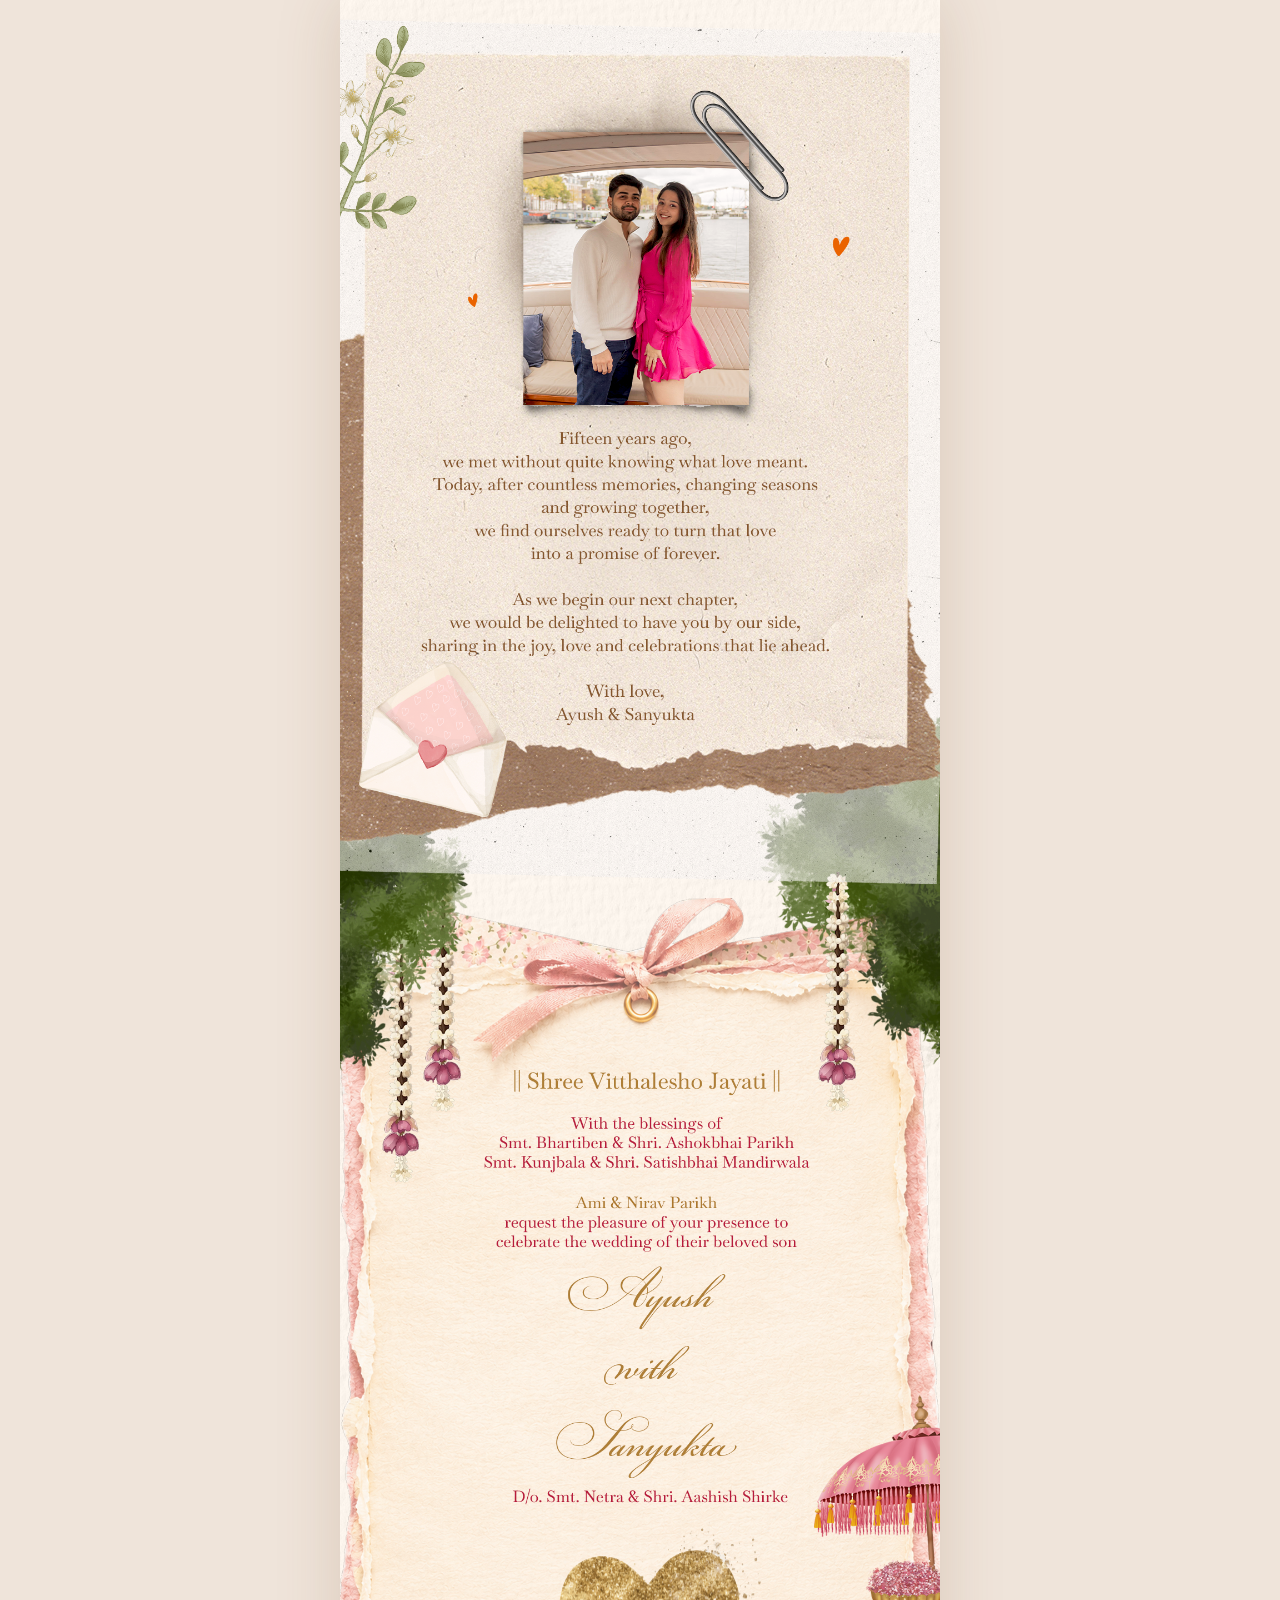
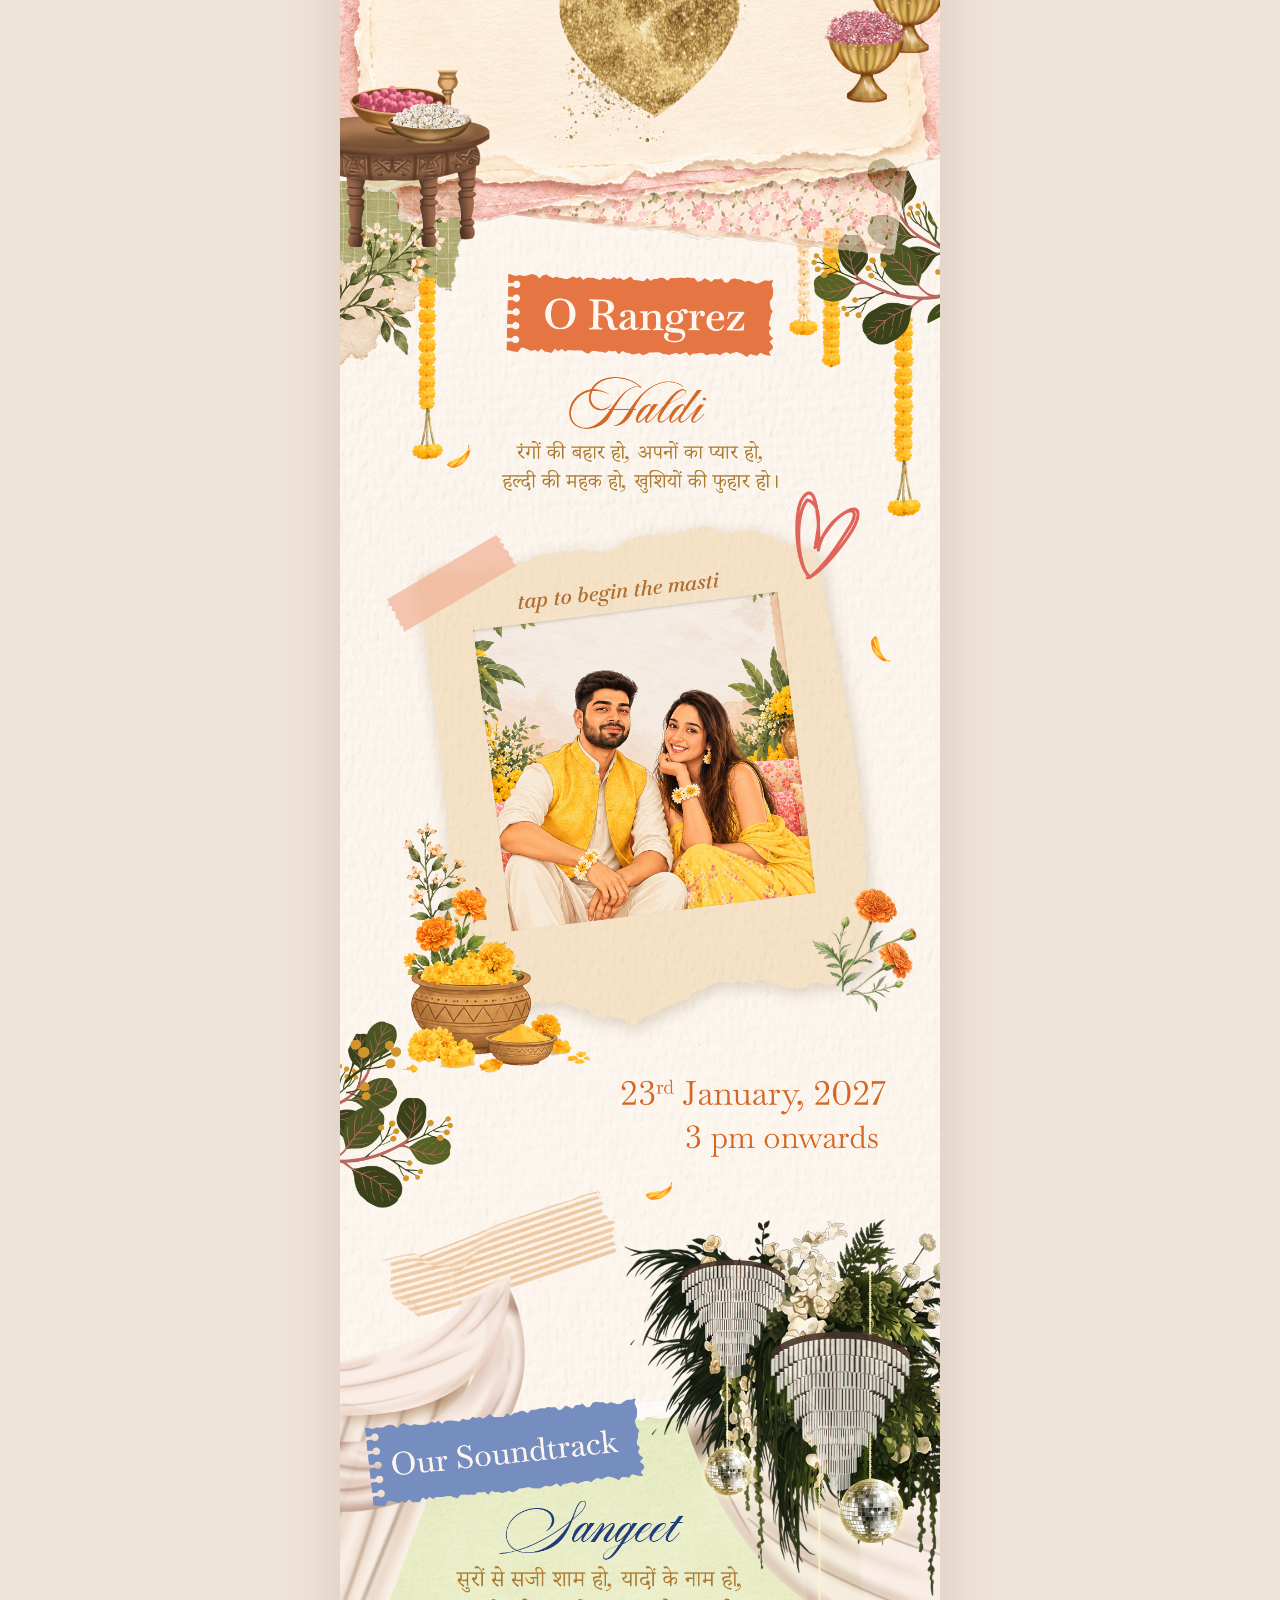
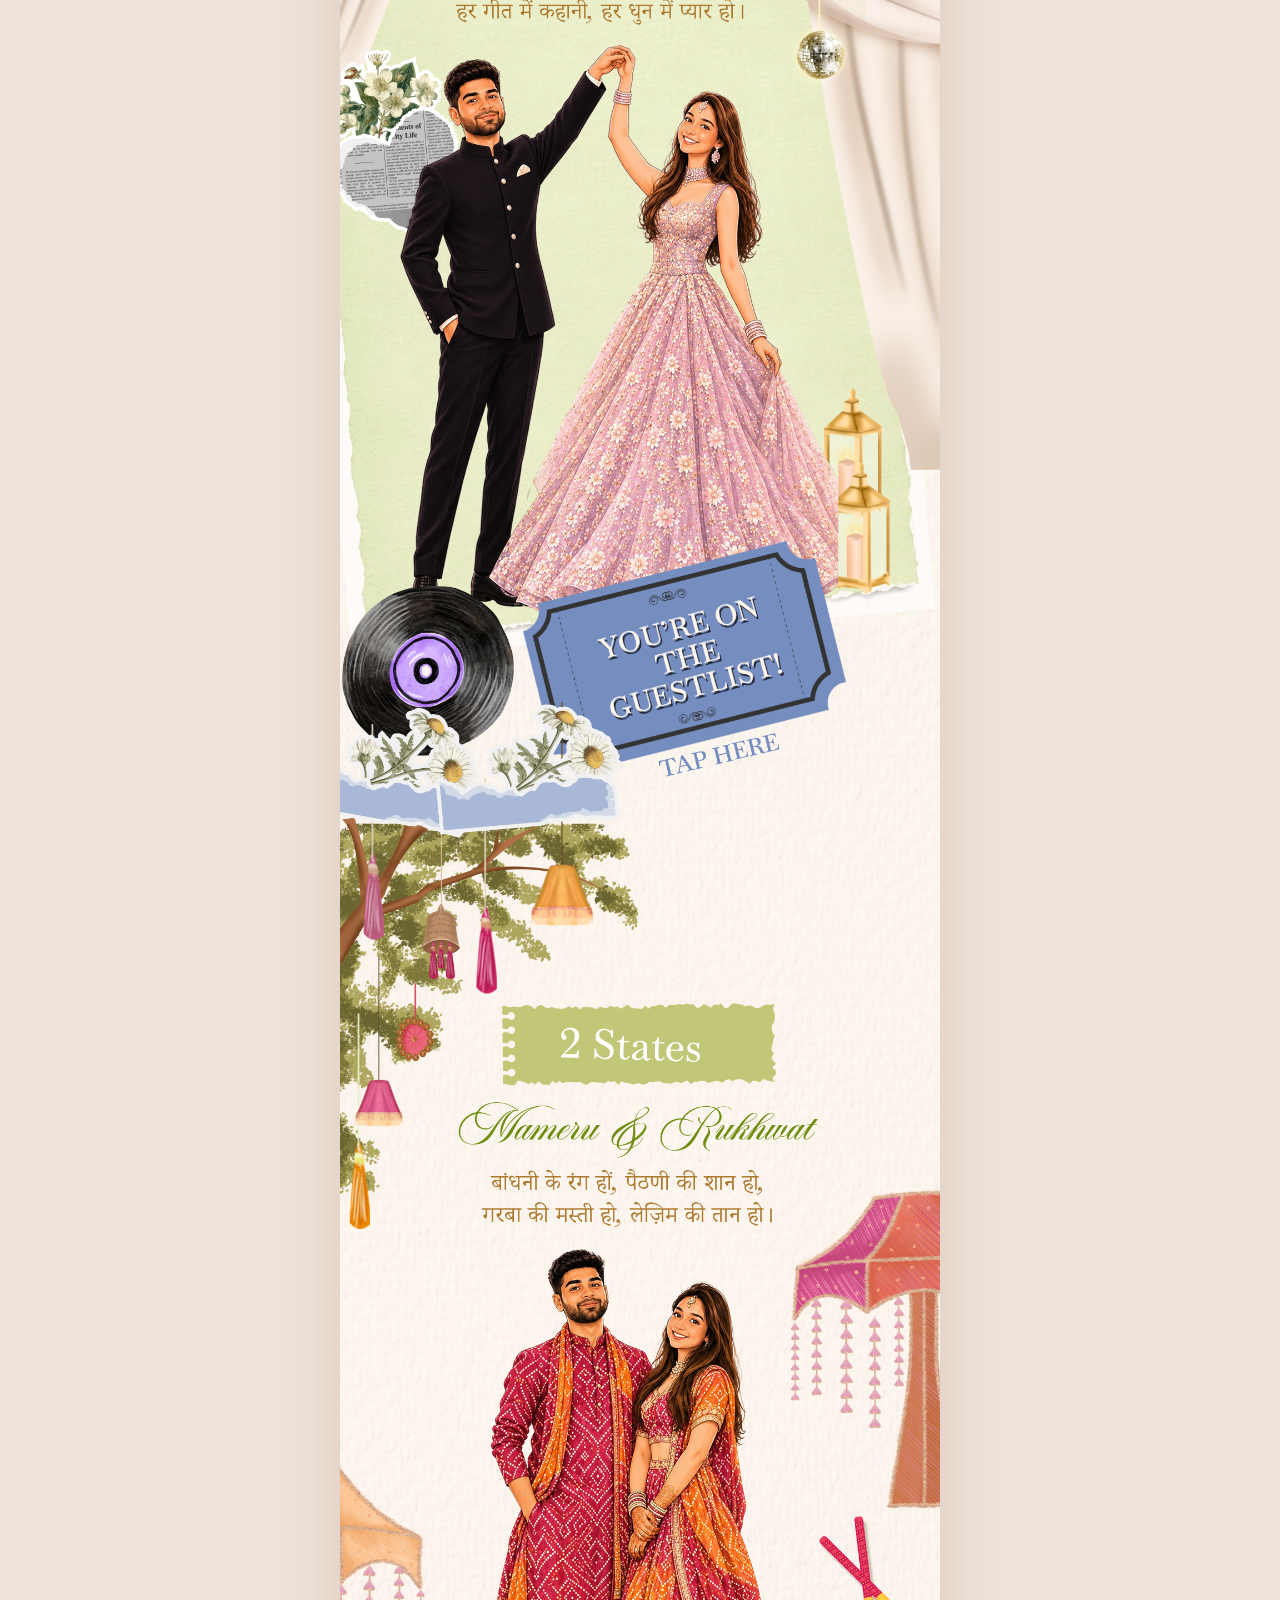
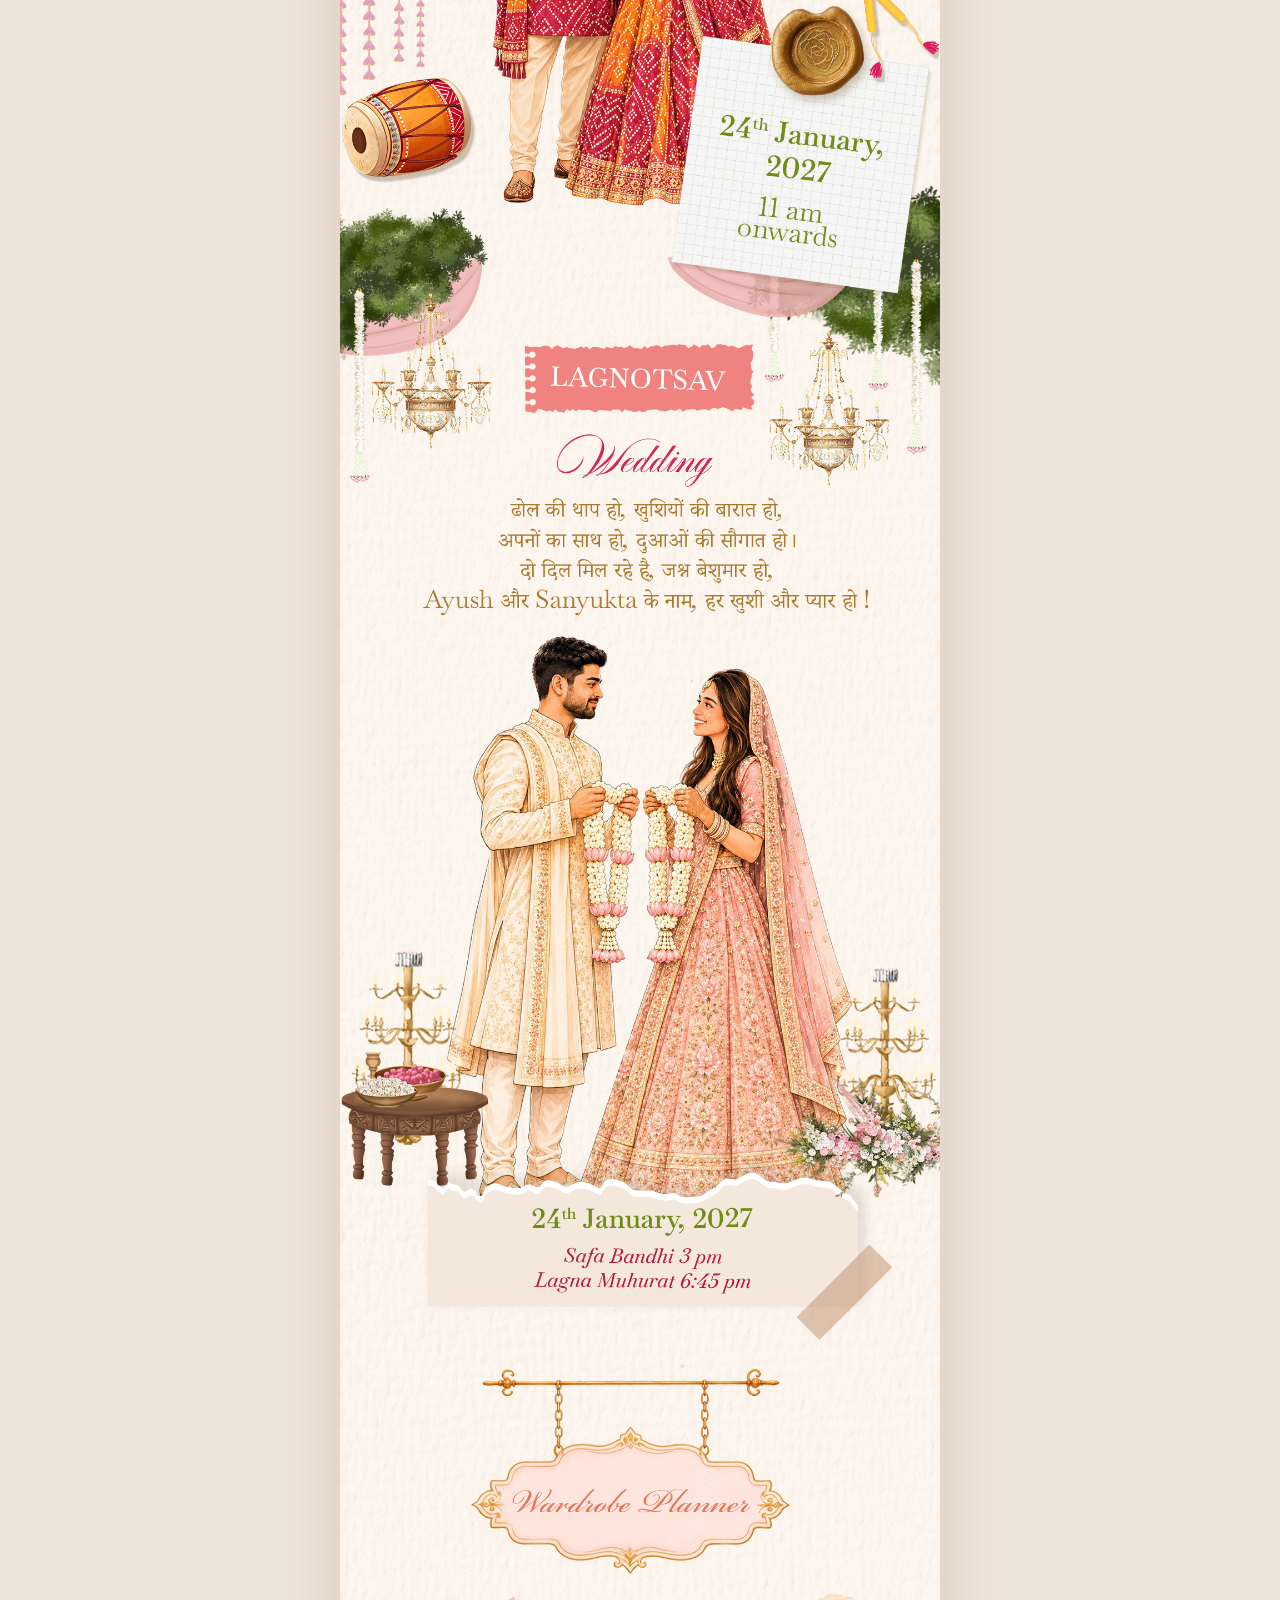
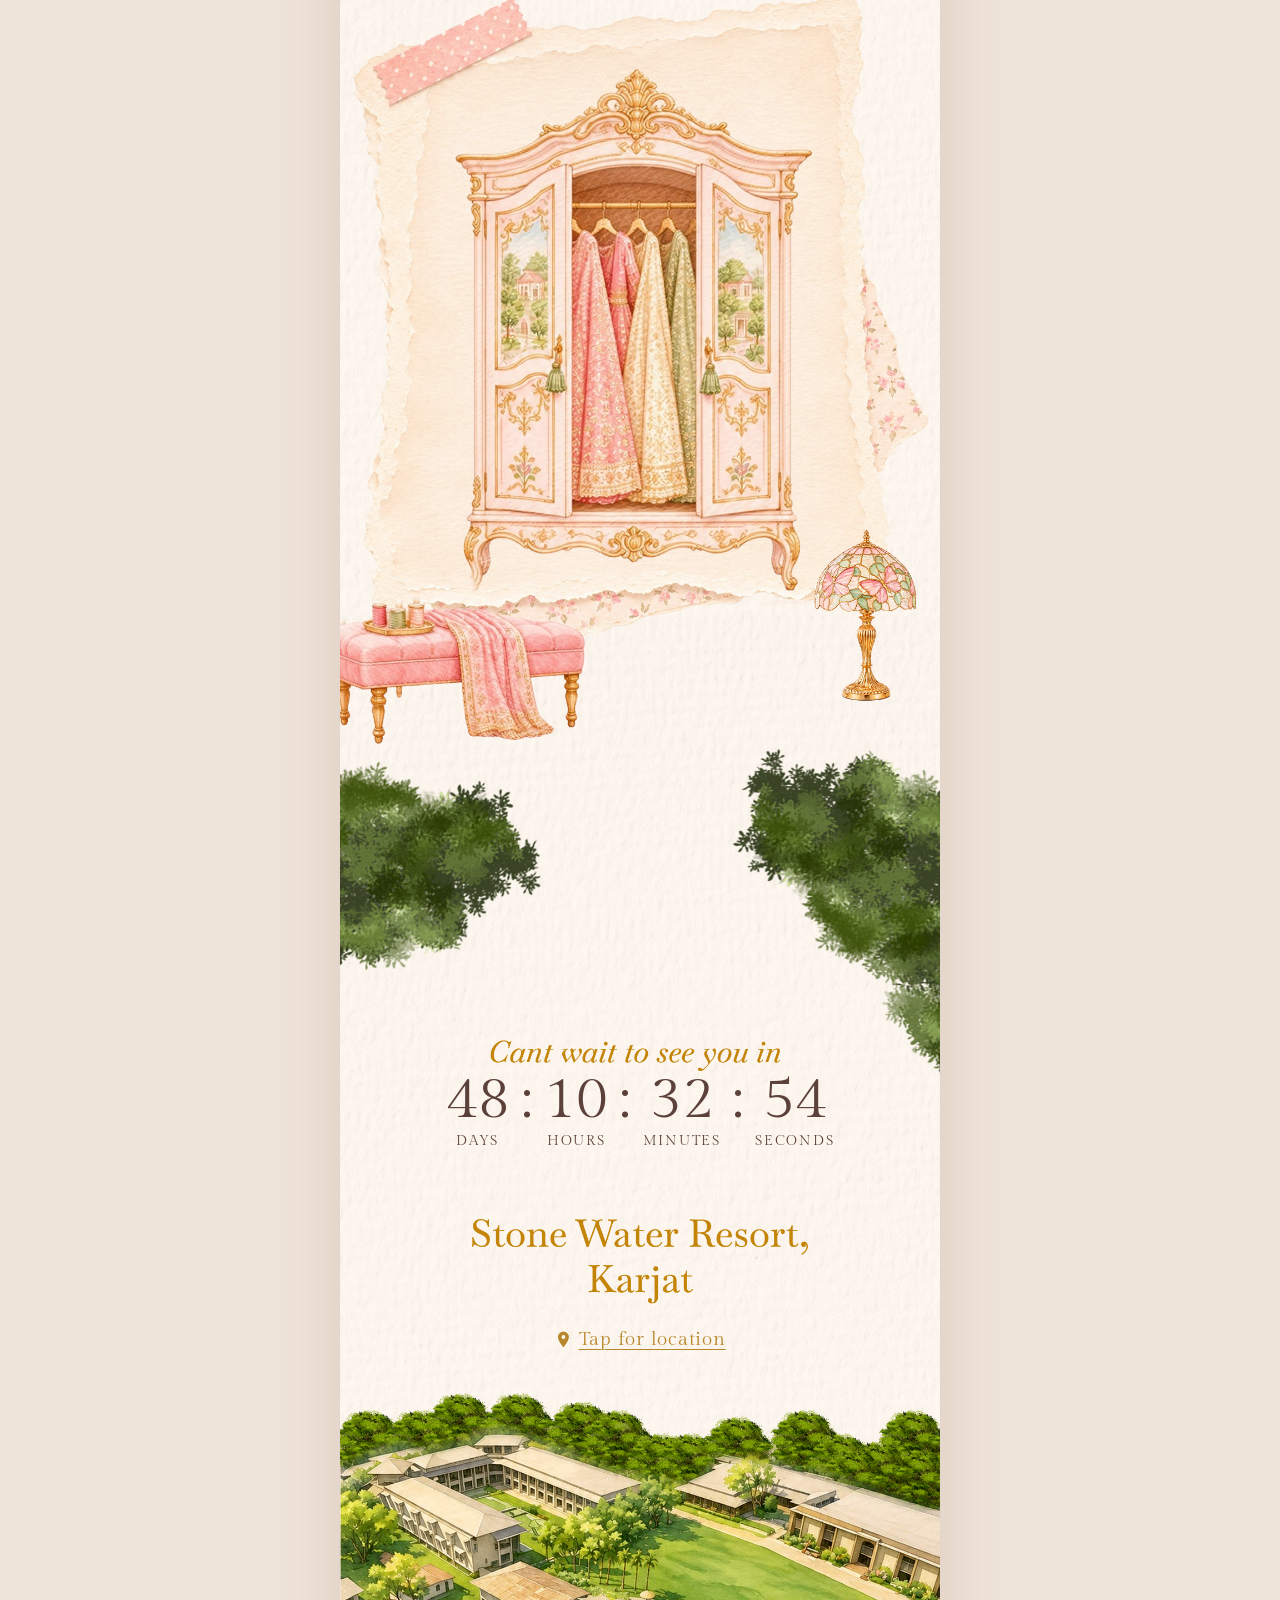
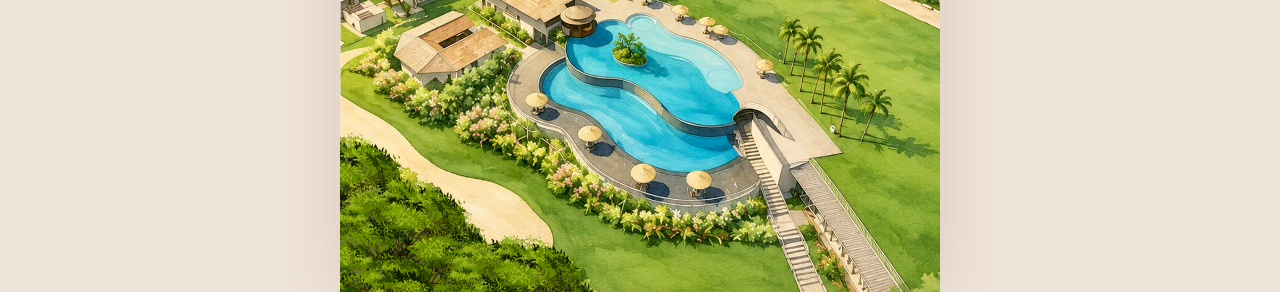
==== index.html @ d97a8a87 "change in the code" ====
<!DOCTYPE html>
<html lang="en">
<head>
  <meta charset="UTF-8" />
  <meta name="viewport" content="width=device-width, initial-scale=1.0" />
  <title>Ayush & Sanyukta · Wedding Invitation</title>
  <meta name="description" content="Ayush weds Sanyukta · 23rd–24th January 2027 · Stone Water Resort, Karjat" />
  <link rel="preconnect" href="https://fonts.googleapis.com" />
  <link rel="preconnect" href="https://fonts.gstatic.com" crossorigin />
  <link href="https://fonts.googleapis.com/css2?family=Gilda+Display&display=swap" rel="stylesheet" />
  <!-- bump ?v= after every change so browsers load the new files instead of a cached copy -->
  <link rel="stylesheet" href="style.css?v=15" />
</head>
<body class="intro-on">

  <!-- Intro video: plays, holds on its "tap to open" frame, and opens the invite when tapped -->
  <div id="intro" aria-label="Intro video">
    <video id="introVideo" src="book.mp4#t=0.05" muted playsinline preload="auto"></video>
    <button class="intro-btn intro-sound" id="introSound" aria-label="Turn sound on">🔇</button>
  </div>

  <div id="loader">
    <div class="loader-inner">
      <span class="loader-names">Ayush &amp; Sanyukta</span>
      <span class="loader-bar"><i></i></span>
    </div>
  </div>

  <!--
    The whole invite is ONE canvas, 1080 x 14926 px (= the reference design).
    Each element is placed with --x / --y / --w (and --h) in reference pixels;
    the CSS converts them to container units, so it scales exactly on any screen.
    Positions were measured against the reference by template matching.
    Elements are in PAINT ORDER: later lines are drawn on top.
  -->
  <main class="stage">

    <!-- ========== HALDI (back layer: sits under the invitation card) ========== -->
    <img class="el fade" src="assets/haldi/haldi.png" style="--x:0; --y:3206; --w:992;"
         alt="O Rangrez – Haldi · 23rd January 2027, 3 pm onwards" />
    <img class="el swing"    src="assets/haldi/marigold1.png" style="--x:130; --y:3380; --w:55;" alt="" />
    <img class="el swing d2" src="assets/haldi/marigold1.png" style="--x:985; --y:3452; --w:60;" alt="" />
    <img class="el swing d3" src="assets/haldi/mg2.png"       style="--x:808; --y:3290; --w:94;" alt="" />
    <img class="el sway"     src="assets/haldi/leaf1.png"     style="--x:848; --y:3165; --w:234;" alt="" />

    <!-- ========== INVITATION CARD ========== -->
    <img class="el fade" src="assets/intro/intro.png" style="--x:0; --y:1617; --w:1080;"
         alt="Shree Vitthalesho Jayati. Ami & Nirav Parikh request the pleasure of your presence to celebrate the wedding of their beloved son Ayush with Sanyukta" />
    <img class="el swing"    src="assets/intro/flower-hanging.png" style="--x:75;  --y:1699; --w:68;" alt="" />
    <img class="el swing d2" src="assets/intro/flower-hanging.png" style="--x:150; --y:1570; --w:68;" alt="" />
    <img class="el tree-l" src="assets/intro/tree2.png" style="--x:0;   --y:1452; --w:239;" alt="" />
    <img class="el tree-r" src="assets/intro/tree1.png" style="--x:748; --y:1260; --w:332;" alt="" />
    <img class="el swing d3" src="assets/intro/flower-hanging.png" style="--x:861; --y:1570; --w:68;" alt="" />

    <!-- ========== OUR STORY (its torn paper covers the tops of the trees) ========== -->
    <img class="el fade" src="assets/story/our-story.png" style="--x:0; --y:35; --w:1080;"
         alt="Fifteen years ago, we met without quite knowing what love meant… With love, Ayush & Sanyukta" />

    <!-- scratch the glitter heart → reveals "23rd - 24th Jan, 2027" printed on the card -->
    <div class="el scratch" id="scratch" style="--x:367; --y:2734; --w:391; --h:412;">
      <img class="scratch-img" src="assets/intro/glitter-heart.png" alt="" />
      <canvas id="scratchCanvas" aria-label="Scratch the heart to reveal the date"></canvas>
    </div>

    <!-- ========== HALDI (front layer) ========== -->
    <!-- tap the polaroid → haldi faces (box = the square photo inside the polaroid, tilted -6.5°) -->
    <button class="el haldi-photo" id="haldiPhoto" aria-label="Tap to begin the masti" aria-pressed="false"
            style="--x:271; --y:3974; --w:552; --h:552;">
      <img src="assets/haldi/haldi-face.png" alt="Ayush & Sanyukta with haldi on their faces" />
    </button>
    <img class="el sway d2" src="assets/haldi/flower.png" style="--x:849; --y:4479; --w:189;" alt="" />
    <img class="el sway d3" src="assets/haldi/leaf2.png"  style="--x:0;   --y:4718; --w:204;" alt="" />

    <!-- ========== SANGEET ========== -->
    <img class="el fade" src="assets/sangeet/sangeet.png" style="--x:0; --y:5074; --w:1080;" alt="Our Soundtrack – Sangeet" />
    <img class="el vinyl" id="vinyl" src="assets/sangeet/vinyle.png" style="--x:3; --y:6814; --w:310;" alt="Vinyl record" />
    <button class="el ticket" id="ticket" style="--x:329; --y:6734; --w:582; --h:416;" aria-label="Tap to open your ticket">
      <span class="ticket-inner">
        <img class="ticket-front" src="assets/sangeet/ticket1.png" alt="You're on the guestlist!" />
        <img class="ticket-back"  src="assets/sangeet/ticket2.png" alt="Admit one · Sat 23 Jan 2027 · 7:00 PM" />
      </span>
    </button>

    <!-- ========== WEDDING (under the Mameru date note) ========== -->
    <img class="el fade" src="assets/wedding/wedding.png" style="--x:0; --y:8955; --w:1080;"
         alt="Lagnotsav – Wedding · 24th January 2027 · Safa Bandhi 3 pm · Lagna Muhurat 6:45 pm" />
    <img class="el swing"    src="assets/wedding/chandelier.png" style="--x:55;  --y:9168; --w:217;" alt="" />
    <img class="el swing d2" src="assets/wedding/chandelier.png" style="--x:772; --y:9236; --w:217;" alt="" />
    <!-- PINK petals fall over the Lagnotsav section, once it scrolls into view -->
    <div class="el petal-zone" data-petal="assets/haldi/petal-pink.png" style="--x:0; --y:8955; --w:1080; --h:2097;" aria-hidden="true"></div>

    <!-- ========== MAMERU & RUKHWAT ========== -->
    <img class="el fade" src="assets/mameru/mameru.png" style="--x:0; --y:7023; --w:1080;"
         alt="2 States – Mameru & Rukhwat · 24th January 2027, 11 am onwards" />
    <img class="el swing"    src="assets/mameru/lamp3.png" style="--x:147; --y:7237; --w:69;" alt="" />
    <img class="el swing d2" src="assets/mameru/lamp2.png" style="--x:27;  --y:7481; --w:86;" alt="" />
    <img class="el dandiya"  src="assets/mameru/dandiya.png" style="--x:863; --y:8488; --w:216;" alt="" />
    <img class="el"          src="assets/sangeet/flower.png" style="--x:0; --y:7027; --w:508;" alt="" />

  
    <!-- ========== WARDROBE PLANNER ========== -->
    <img class="el fade" src="assets/planner/planner.png" style="--x:0; --y:11097; --w:1061;" alt="Wardrobe Planner" />
    <a class="el hotspot planner-link" href="#" style="--x:240; --y:11207; --w:560; --h:260;" aria-label="Open wardrobe planner"></a>
    <a class="el hotspot planner-link" href="#" style="--x:210; --y:11637; --w:640; --h:950;" aria-label="Open wardrobe planner"></a>
    <!-- marigold petals fall over the planner section only, once it scrolls into view -->
    <div class="el petal-zone" style="--x:0; --y:11097; --w:1080; --h:1762;" aria-hidden="true"></div>

    <!-- ========== VENUE ========== -->
    <img class="el fade" src="assets/venue/venue-final.png" style="--x:0; --y:13392; --w:1080;"
         alt="Can't wait to see you in Stone Water Resort, Karjat" />
    <img class="el tree-l" src="assets/venue/tree1.png" style="--x:0;   --y:12889; --w:362;" alt="" />
    <img class="el tree-r" src="assets/venue/tree2.png" style="--x:706; --y:12867; --w:374;" alt="" />

    <div class="el countdown" id="countdown" style="--x:0; --y:13448; --w:1080;" aria-label="Countdown to the celebrations">
      <span class="cd-unit"><b data-k="d">00</b><small>DAYS</small></span><i>:</i>
      <span class="cd-unit"><b data-k="h">00</b><small>HOURS</small></span><i>:</i>
      <span class="cd-unit"><b data-k="m">00</b><small>MINUTES</small></span><i>:</i>
      <span class="cd-unit"><b data-k="s">00</b><small>SECONDS</small></span>
    </div>
    <a class="el hotspot" href="https://www.google.com/maps/search/?api=1&query=Stone+Water+Resort+Karjat"
       target="_blank" rel="noopener" style="--x:220; --y:13690; --w:640; --h:270;" aria-label="Open Stone Water Resort, Karjat in Google Maps">
      <span class="location-label">
        <svg viewBox="0 0 24 24" aria-hidden="true"><path d="M12 2a7 7 0 0 0-7 7c0 5.25 7 13 7 13s7-7.75 7-13a7 7 0 0 0-7-7zm0 9.5A2.5 2.5 0 1 1 12 6.5a2.5 2.5 0 0 1 0 5z"/></svg>
        Tap for location
      </span>
    </a>

  </main>

  <script src="script.js?v=15"></script>
</body>
</html>
---- style.css ----
/* =========================================================
   Layout system
   The invite is one 1080 x 14926 canvas (= the reference design).
   1 design px = 100cqw / 1080, so  calc(N * var(--px))  is N design pixels.
   ========================================================= */
:root {
  --gold: #b8862b;
  --brown: #5c403a;
  --paper: #fcf3ec;
  --max: 600px;
}

* { box-sizing: border-box; margin: 0; padding: 0; }

body {
  background: #efe4da;
  font-family: "Gilda Display", Georgia, serif;
  overflow-x: hidden;
  -webkit-tap-highlight-color: transparent;
}

img { display: block; user-select: none; -webkit-user-drag: none; }
button { border: 0; background: none; padding: 0; cursor: pointer; font: inherit; }

.stage {
  position: relative;
  width: 100%;
  max-width: var(--max);
  margin: 0 auto;
  aspect-ratio: 1080 / 14926;
  container-type: inline-size;
  overflow: hidden;
  background: var(--paper) url("assets/main-bg.jpg") top left / 100% 100% no-repeat;
  box-shadow: 0 0 60px rgba(120, 80, 40, .18);
}

/* every placed element */
.el {
  --px: calc(100cqw / 1080);
  position: absolute;
  left:  calc(var(--x) * var(--px));
  top:   calc(var(--y) * var(--px));
  width: calc(var(--w) * var(--px));
  height: auto;
}
.el[style*="--h"] { height: calc(var(--h) * var(--px)); }
img.el { pointer-events: none; }

/* =========================================================
   Motion (subtle, so placement stays true to the design)
   ========================================================= */
@keyframes swing   { 0%,100% { transform: rotate(-2.5deg); } 50% { transform: rotate(2.5deg); } }
@keyframes sway    { 0%,100% { transform: rotate(-1.5deg); } 50% { transform: rotate(1.5deg); } }
@keyframes rustleL { 0%,100% { transform: rotate(0); } 50% { transform: rotate(-1.5deg) scale(1.01); } }
@keyframes rustleR { 0%,100% { transform: rotate(0); } 50% { transform: rotate(1.5deg) scale(1.01); } }
@keyframes spin    { to { transform: rotate(360deg); } }
@keyframes bob     { 0%,100% { translate: 0 0; } 50% { translate: 0 calc(-6 * var(--px)); } }
@keyframes dandiya { 0%,100% { transform: rotate(-5deg); } 50% { transform: rotate(5deg); } }
@keyframes shimmer { 0%,100% { filter: brightness(1) drop-shadow(0 0 0 rgba(212,164,58,0)); }
                     50%     { filter: brightness(1.12) drop-shadow(0 0 12px rgba(212,164,58,.55)); } }

.swing   { transform-origin: 50% 0;    animation: swing 4s ease-in-out infinite; }
.sway    { transform-origin: 50% 100%; animation: sway 6s ease-in-out infinite; }
.tree-l  { transform-origin: 0 0;      animation: rustleL 8s ease-in-out infinite; }
.tree-r  { transform-origin: 100% 0;   animation: rustleR 8s ease-in-out infinite; }
.dandiya { transform-origin: 50% 50%;  animation: dandiya 2.6s ease-in-out infinite; }
.d2 { animation-delay: -1.3s; }
.d3 { animation-delay: -2.6s; }

/* fade-in on scroll (JS adds .in) */
.fade { opacity: 0; transition: opacity 1.1s ease; }
.fade.in { opacity: 1; }

/* =========================================================
   Scratch heart
   ========================================================= */
.scratch { touch-action: none; cursor: grab; animation: shimmer 2.4s ease-in-out infinite; }
.scratch-img { display: none; }
.scratch canvas { width: 100%; height: 100%; display: block; }
.scratch.done { animation: none; transition: opacity .8s ease, transform .8s ease; opacity: 0; transform: scale(1.15); pointer-events: none; }

/* =========================================================
   Haldi polaroid
   ========================================================= */
.haldi-photo { transform: rotate(-6.5deg); overflow: hidden; }
.haldi-photo:focus:not(:focus-visible) { outline: none; } /* no blue box after a tap */
/* the haldi-face photo spreads out from the tap point like a haldi splash */
.haldi-photo img {
  position: absolute; inset: 0;
  width: 100%; height: 100%;
  object-fit: fill; /* show the WHOLE haldi-face.png – nothing cropped */
  clip-path: circle(0% at var(--cx, 50%) var(--cy, 50%));
  transition: clip-path 1s cubic-bezier(.6, 0, .2, 1);
}
.haldi-photo.on img { clip-path: circle(150% at var(--cx, 50%) var(--cy, 50%)); }

/* =========================================================
   Flower shower – Wardrobe Planner section only
   (assets/haldi/petal.png falling inside each .petal-zone)
   ========================================================= */
@keyframes zoneFall {
  from { top: -4%;  transform: translateX(0) rotate(0deg) scaleX(var(--flip)); }
  to   { top: 102%; transform: translateX(calc(var(--drift) * var(--px))) rotate(var(--spin)) scaleX(var(--flip)); }
}
@keyframes zoneSway { 0%,100% { translate: calc(-14 * var(--px)) 0; } 50% { translate: calc(14 * var(--px)) 0; } }
.petal-zone { overflow: hidden; pointer-events: none; }
.zone-petal {
  position: absolute; top: -4%; left: var(--left);
  width: calc(var(--size) * var(--px)); height: auto;
  animation: zoneFall var(--dur) linear var(--delay) infinite backwards,
             zoneSway calc(var(--dur) / 3) ease-in-out var(--delay) infinite;
}

/* =========================================================
   Petal blast (flowers fly out when the Haldi photo is tapped)
   ========================================================= */
@keyframes petalFlutter { 0%,100% { rotate: 0deg; scale: 1 1; } 50% { rotate: 35deg; scale: .6 1; } }
.petal-blast { position: fixed; z-index: 60; pointer-events: none; }
.petal-blast i {
  display: block; width: var(--size); height: calc(var(--size) * 1.35);
  border-radius: 80% 0 80% 0;
  background: radial-gradient(circle at 30% 30%, rgba(255,255,255,.55), transparent 60%), var(--color);
  box-shadow: inset -1px -2px 3px rgba(0,0,0,.12), 0 1px 2px rgba(0,0,0,.12);
  opacity: .95;
  animation: petalFlutter calc(var(--dur) / 4) ease-in-out infinite;
}

/* =========================================================
   Sangeet ticket + vinyl
   ========================================================= */
/* vinyl always spins; it spins faster while the ticket is open / song plays */
.vinyl { pointer-events: auto !important; cursor: pointer; animation: spin 5s linear infinite; }
.vinyl.playing { animation-duration: 2.5s; }

.ticket { perspective: 1400px; }
.ticket-inner {
  position: relative; display: block; width: 100%; height: 100%;
  transform-style: preserve-3d;
  transition: transform .9s cubic-bezier(.3, 1.3, .5, 1);
  animation: bob 3s ease-in-out infinite;
}
.ticket img { position: absolute; inset: 0; width: 100%; height: 100%; backface-visibility: hidden; }
.ticket-back { transform: rotateY(180deg); }
.ticket.flipped .ticket-inner { transform: rotateY(180deg); }

/* =========================================================
   Countdown  (matches reference: "00 : 00 : 00 : 00")
   ========================================================= */
.countdown {
  display: flex; justify-content: center; align-items: baseline;
  gap: calc(22 * var(--px));
  color: var(--brown);
  font-size: calc(104 * var(--px));
  line-height: 1;
  pointer-events: none;
}
.countdown { align-items: flex-start; }
.countdown b { font-weight: 400; font-variant-numeric: tabular-nums; }
.countdown i { font-style: normal; }
/* number with its label underneath: 00 / DAYS */
.cd-unit { display: flex; flex-direction: column; align-items: center; }
.cd-unit small {
  margin-top: calc(10 * var(--px));
  font-size: calc(26 * var(--px));
  letter-spacing: .12em;
}

/* invisible tap areas */
.hotspot { display: block; border-radius: calc(20 * var(--px)); }
.hotspot:focus-visible { outline: 2px dashed var(--gold); }

/* "Tap for location" under Stone Water Resort, Karjat */
.location-label {
  position: absolute; left: 0; right: 0; bottom: calc(10 * var(--px));
  display: flex; justify-content: center; align-items: center; gap: calc(10 * var(--px));
  color: var(--gold);
  font-size: calc(34 * var(--px));
  letter-spacing: .04em;
  text-decoration: underline;
  text-underline-offset: calc(8 * var(--px));
  text-decoration-thickness: 1px;
}
.location-label svg { width: calc(34 * var(--px)); height: calc(34 * var(--px)); fill: currentColor; }

/* =========================================================
   Loader & toast
   ========================================================= */
#loader {
  position: fixed; inset: 0; z-index: 100;
  display: grid; place-items: center;
  background: var(--paper);
  transition: opacity .8s ease, visibility .8s;
}
#loader.gone { opacity: 0; visibility: hidden; }
.loader-inner { display: grid; gap: 14px; justify-items: center; }
.loader-names { font-size: 28px; color: var(--gold); }
.loader-bar { width: 140px; height: 2px; background: #ead9c4; overflow: hidden; }
.loader-bar i { display: block; height: 100%; width: 0; background: var(--gold); transition: width .3s; }

/* =========================================================
   Intro video
   ========================================================= */
body.intro-on { overflow: hidden; }
#intro {
  position: fixed; inset: 0; z-index: 200;
  display: grid; place-items: center;
  background: var(--paper);
  transition: opacity 1.2s ease, transform 1.2s ease, visibility 1.2s;
}
/* fade out with a gentle zoom while the invite appears underneath */
#intro { cursor: pointer; }
#intro.gone { opacity: 0; transform: scale(1.04); visibility: hidden; pointer-events: none; }
#intro video {
  width: 100%; max-width: var(--max); height: 100%;
  object-fit: cover; display: block;
  opacity: 0; transition: opacity .6s ease; /* soft fade-in when playback starts */
}
#intro video.show { opacity: 1; }
.intro-btn {
  position: absolute; bottom: 24px;
  padding: 8px 16px; border-radius: 999px;
  background: rgba(60, 40, 20, .55); color: #fff; font-size: 14px;
}
.intro-sound { left: 20px; }

.toast {
  position: fixed; left: 50%; bottom: 24px; z-index: 50;
  transform: translate(-50%, 20px);
  padding: 10px 18px; border-radius: 999px;
  background: rgba(60, 40, 20, .88); color: #fff;
  font-size: 14px; opacity: 0; pointer-events: none;
  transition: opacity .3s, transform .3s;
}
.toast.show { opacity: 1; transform: translate(-50%, 0); }

@media (prefers-reduced-motion: reduce) {
  *, *::before, *::after { animation: none !important; transition: none !important; }
  .fade { opacity: 1; }
  .haldi-photo.on img { clip-path: none; }
  .petal-zone { display: none; }
}
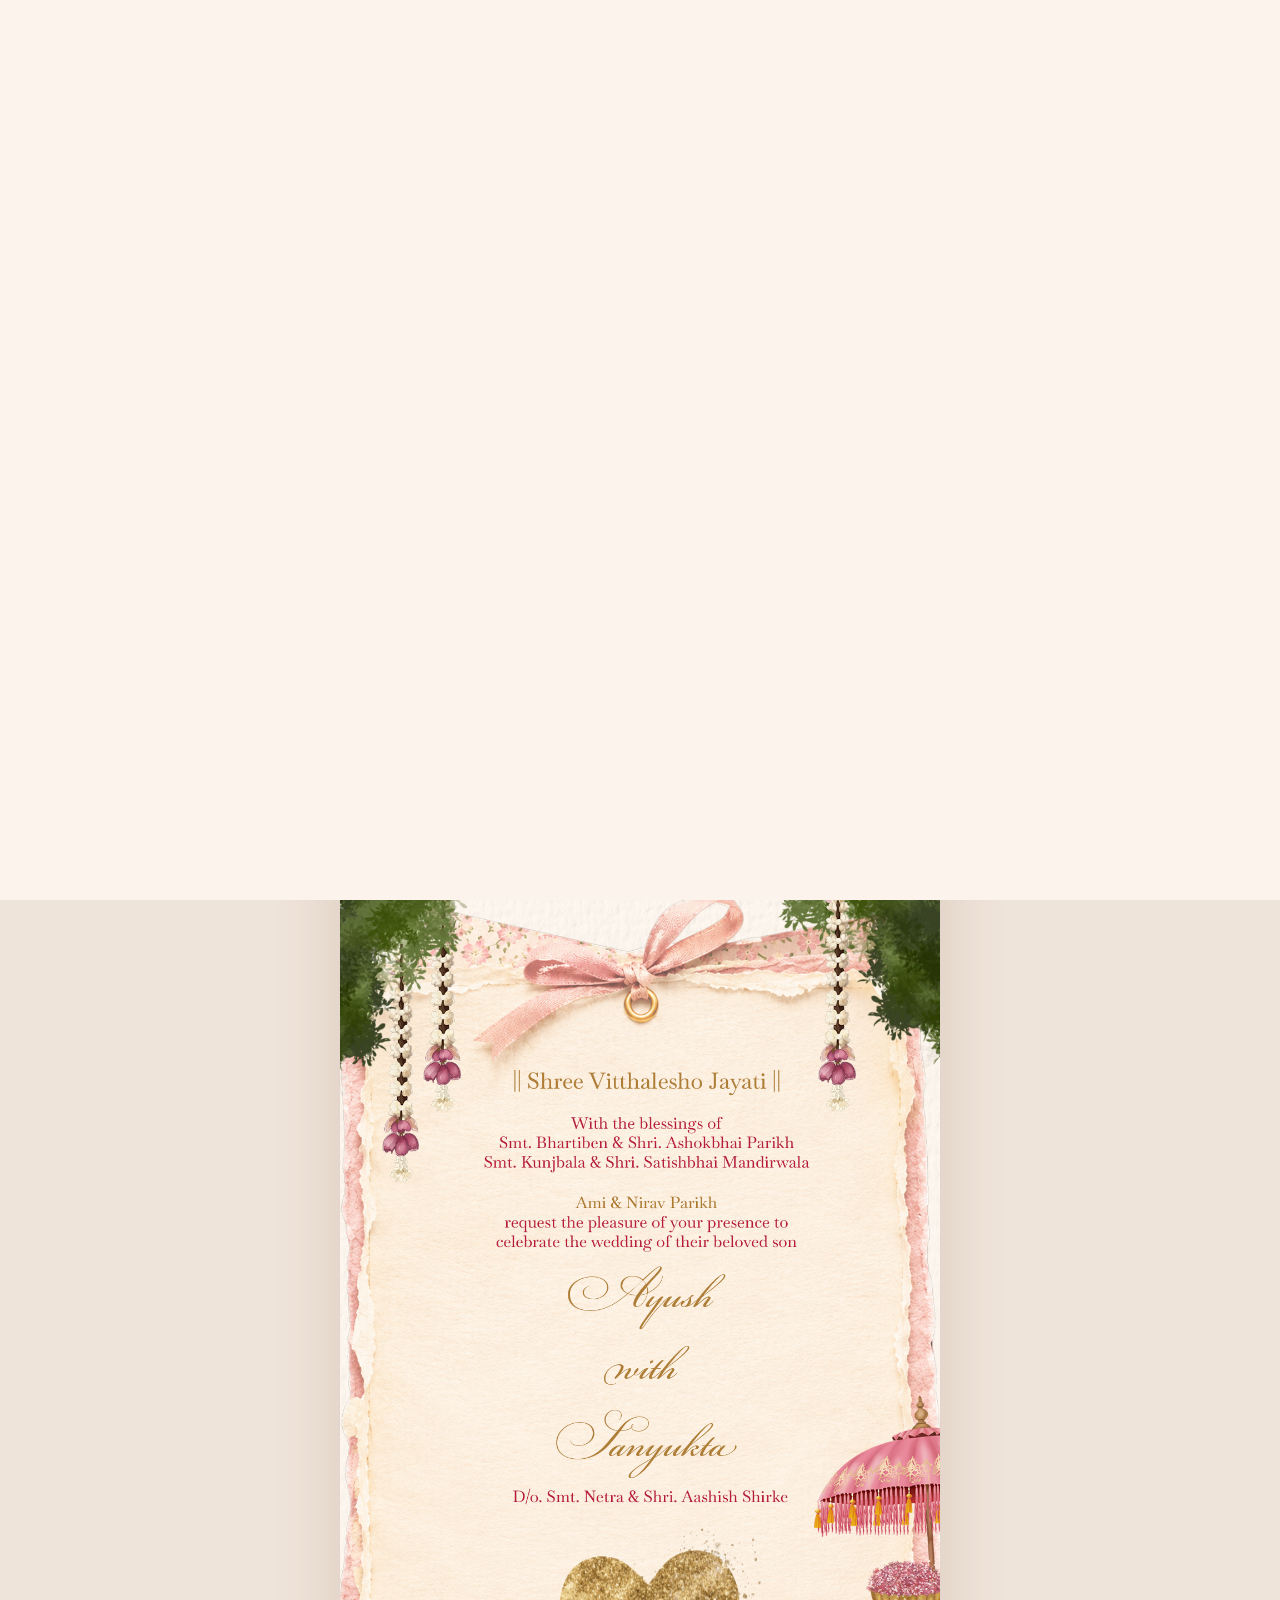
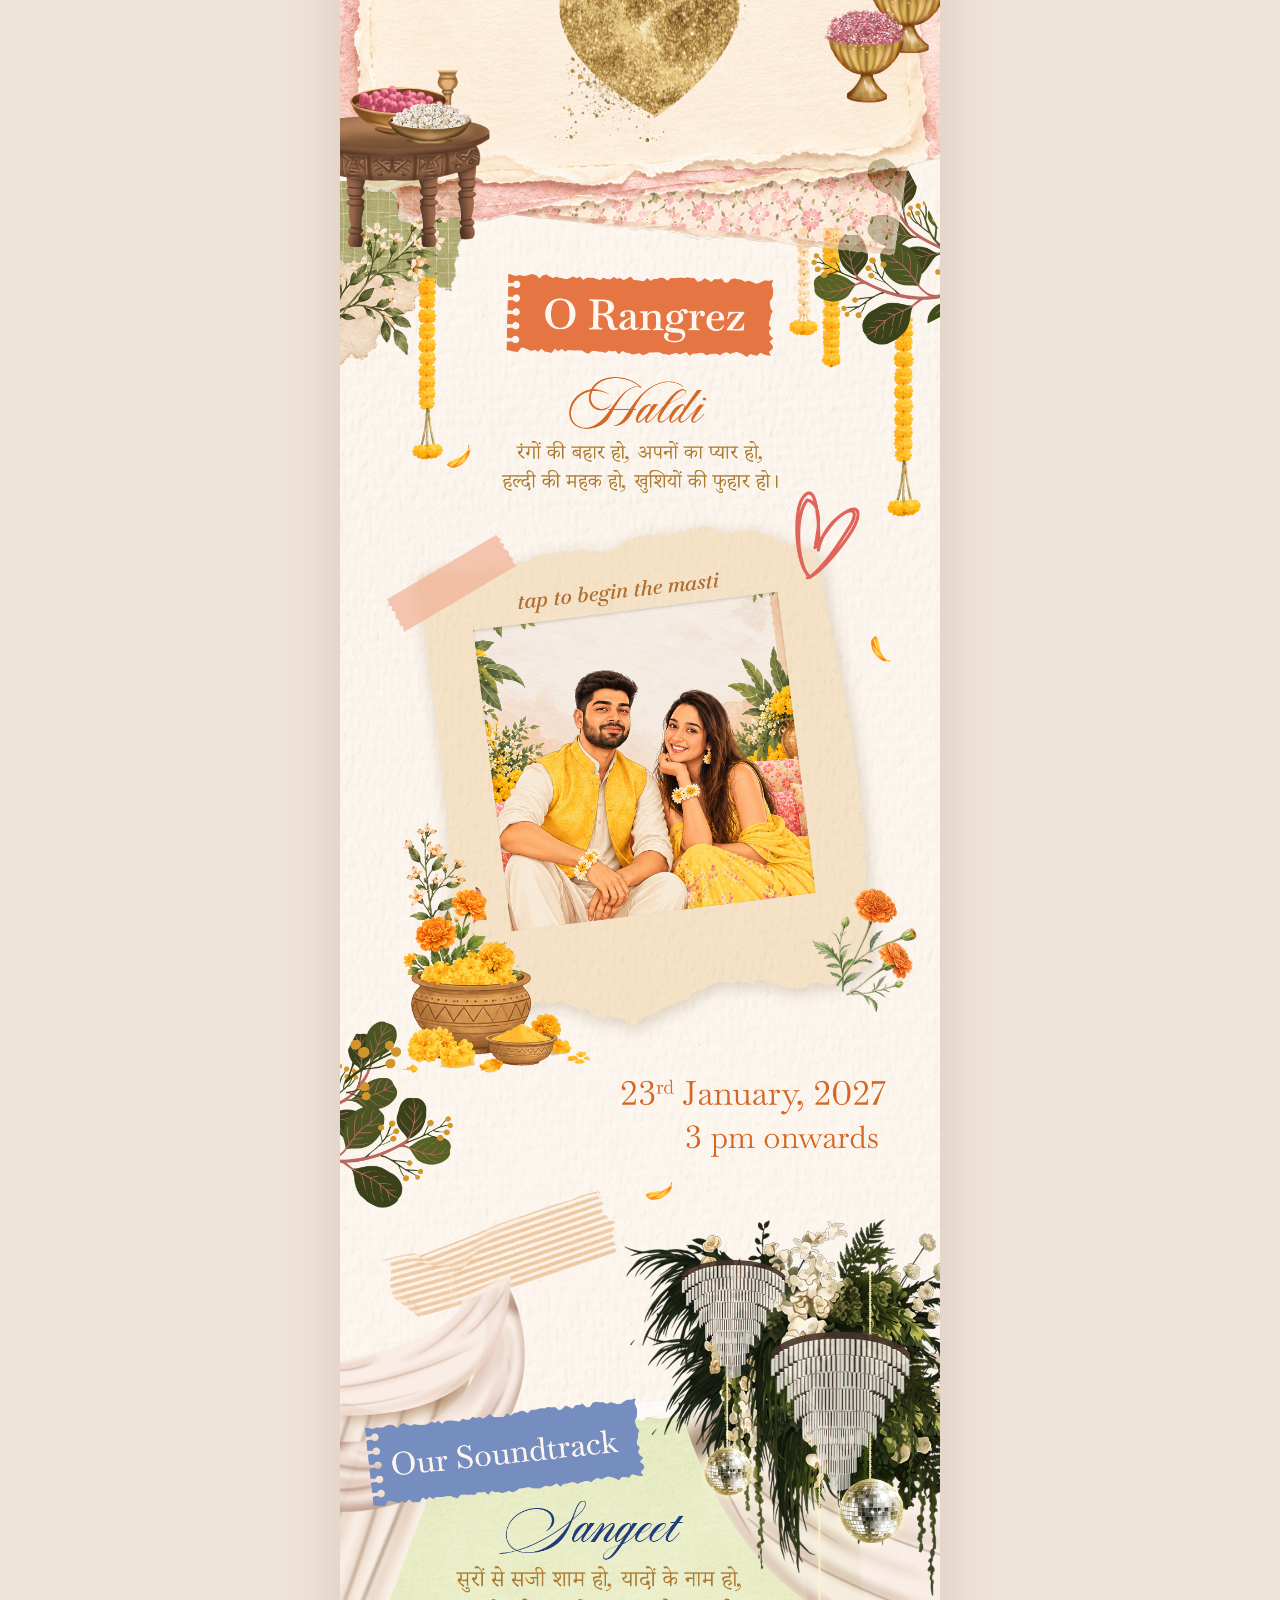
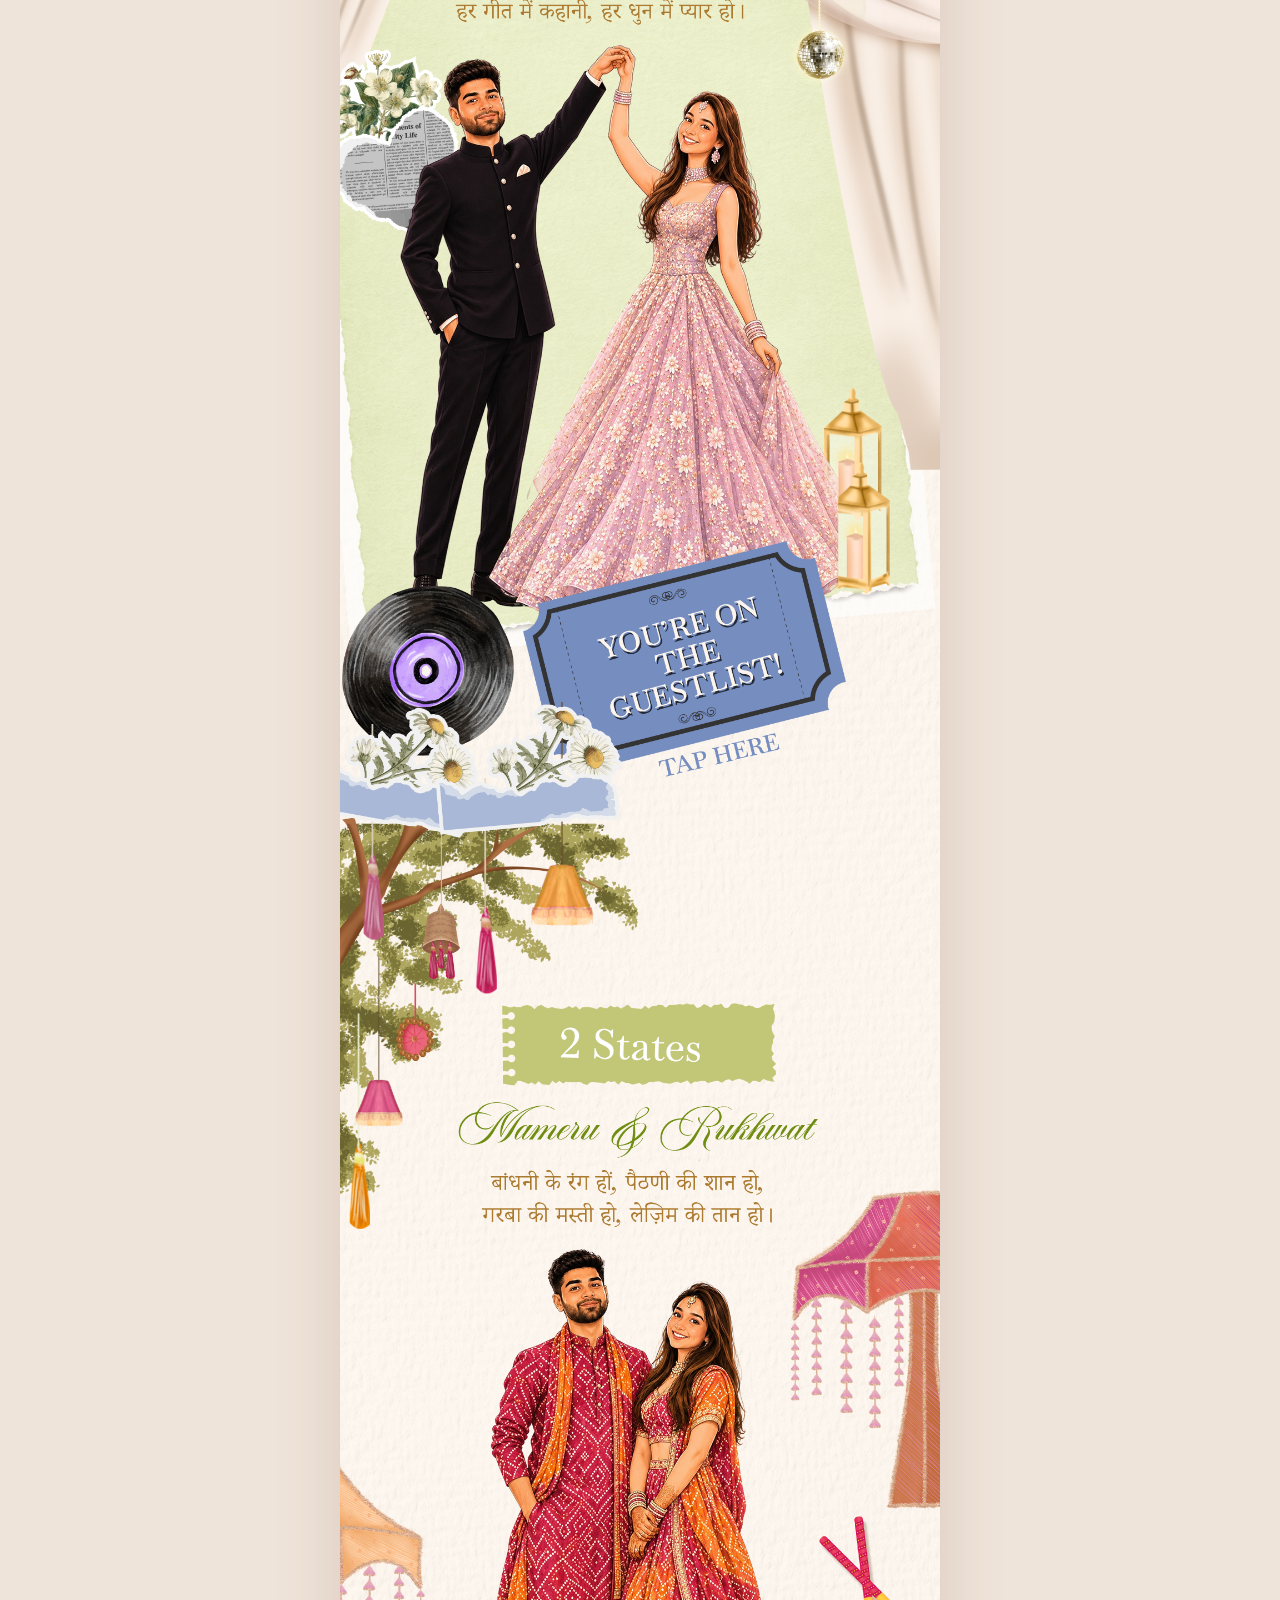
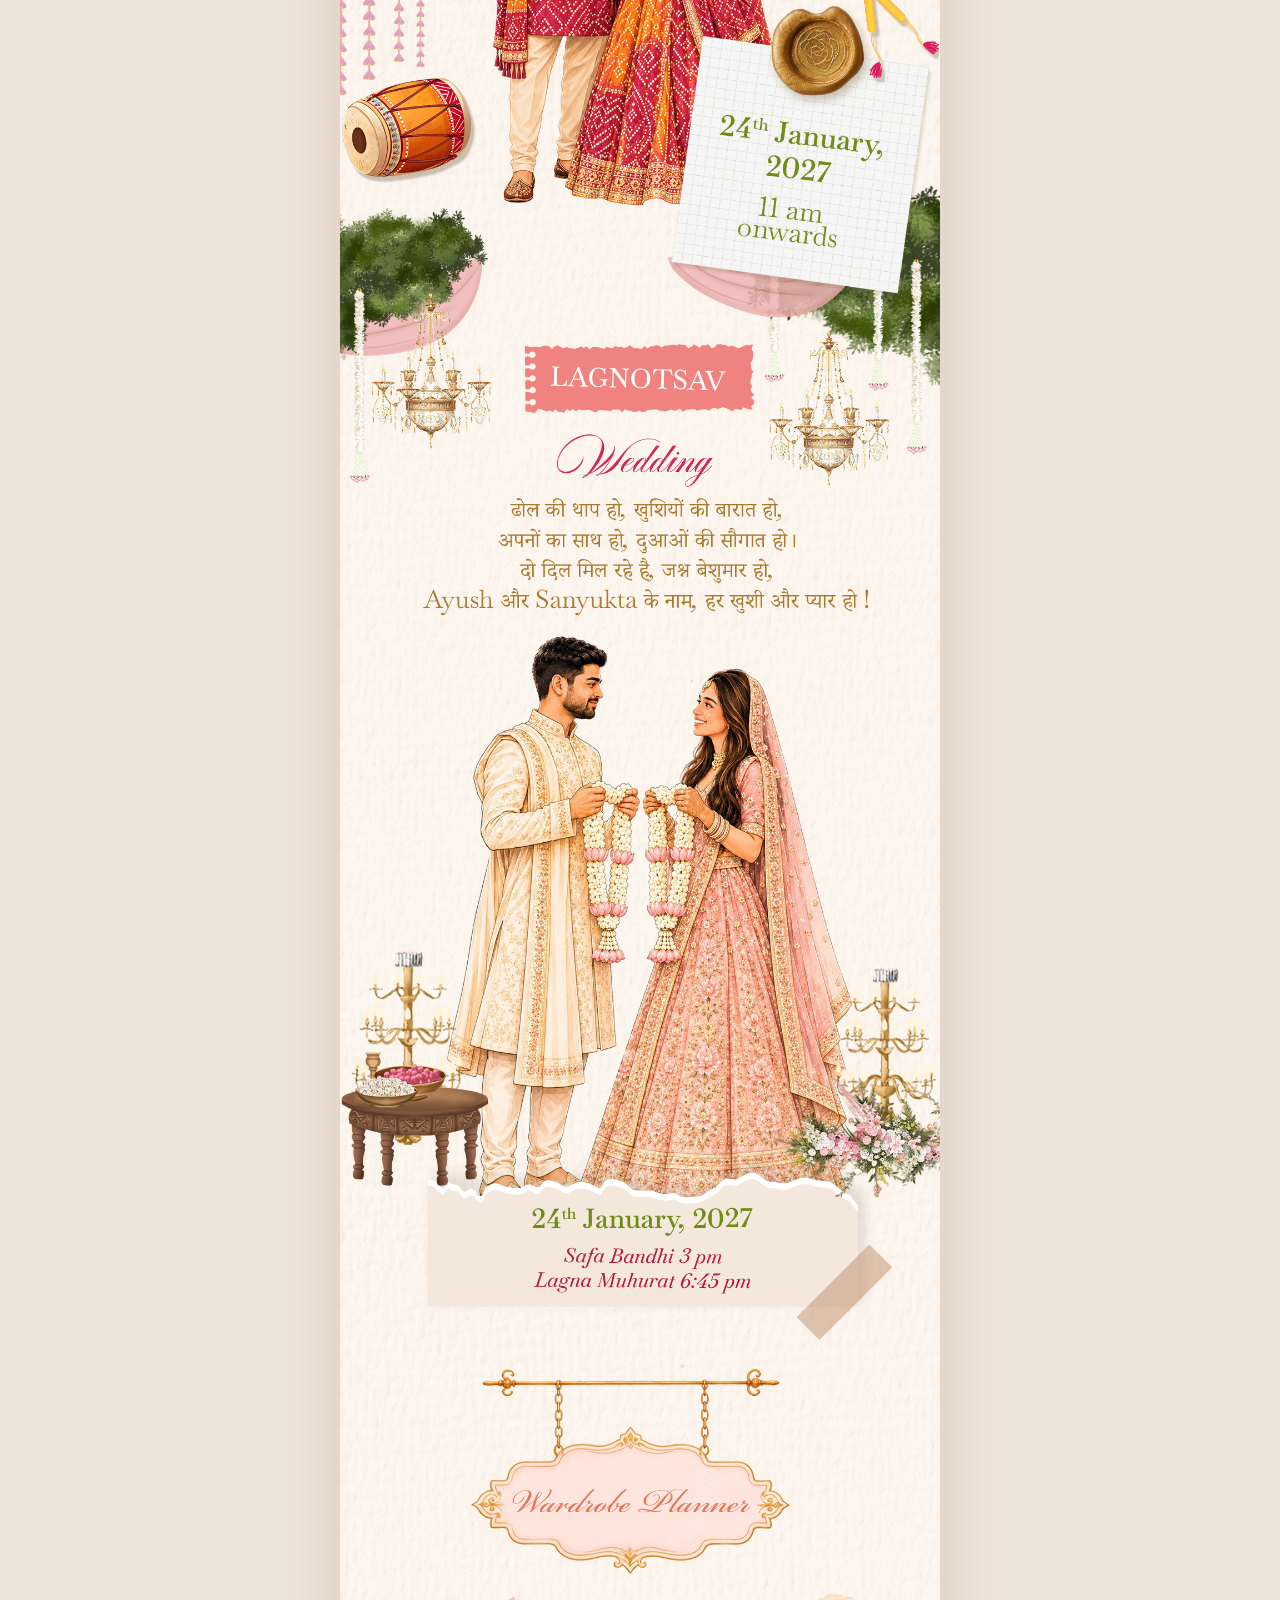
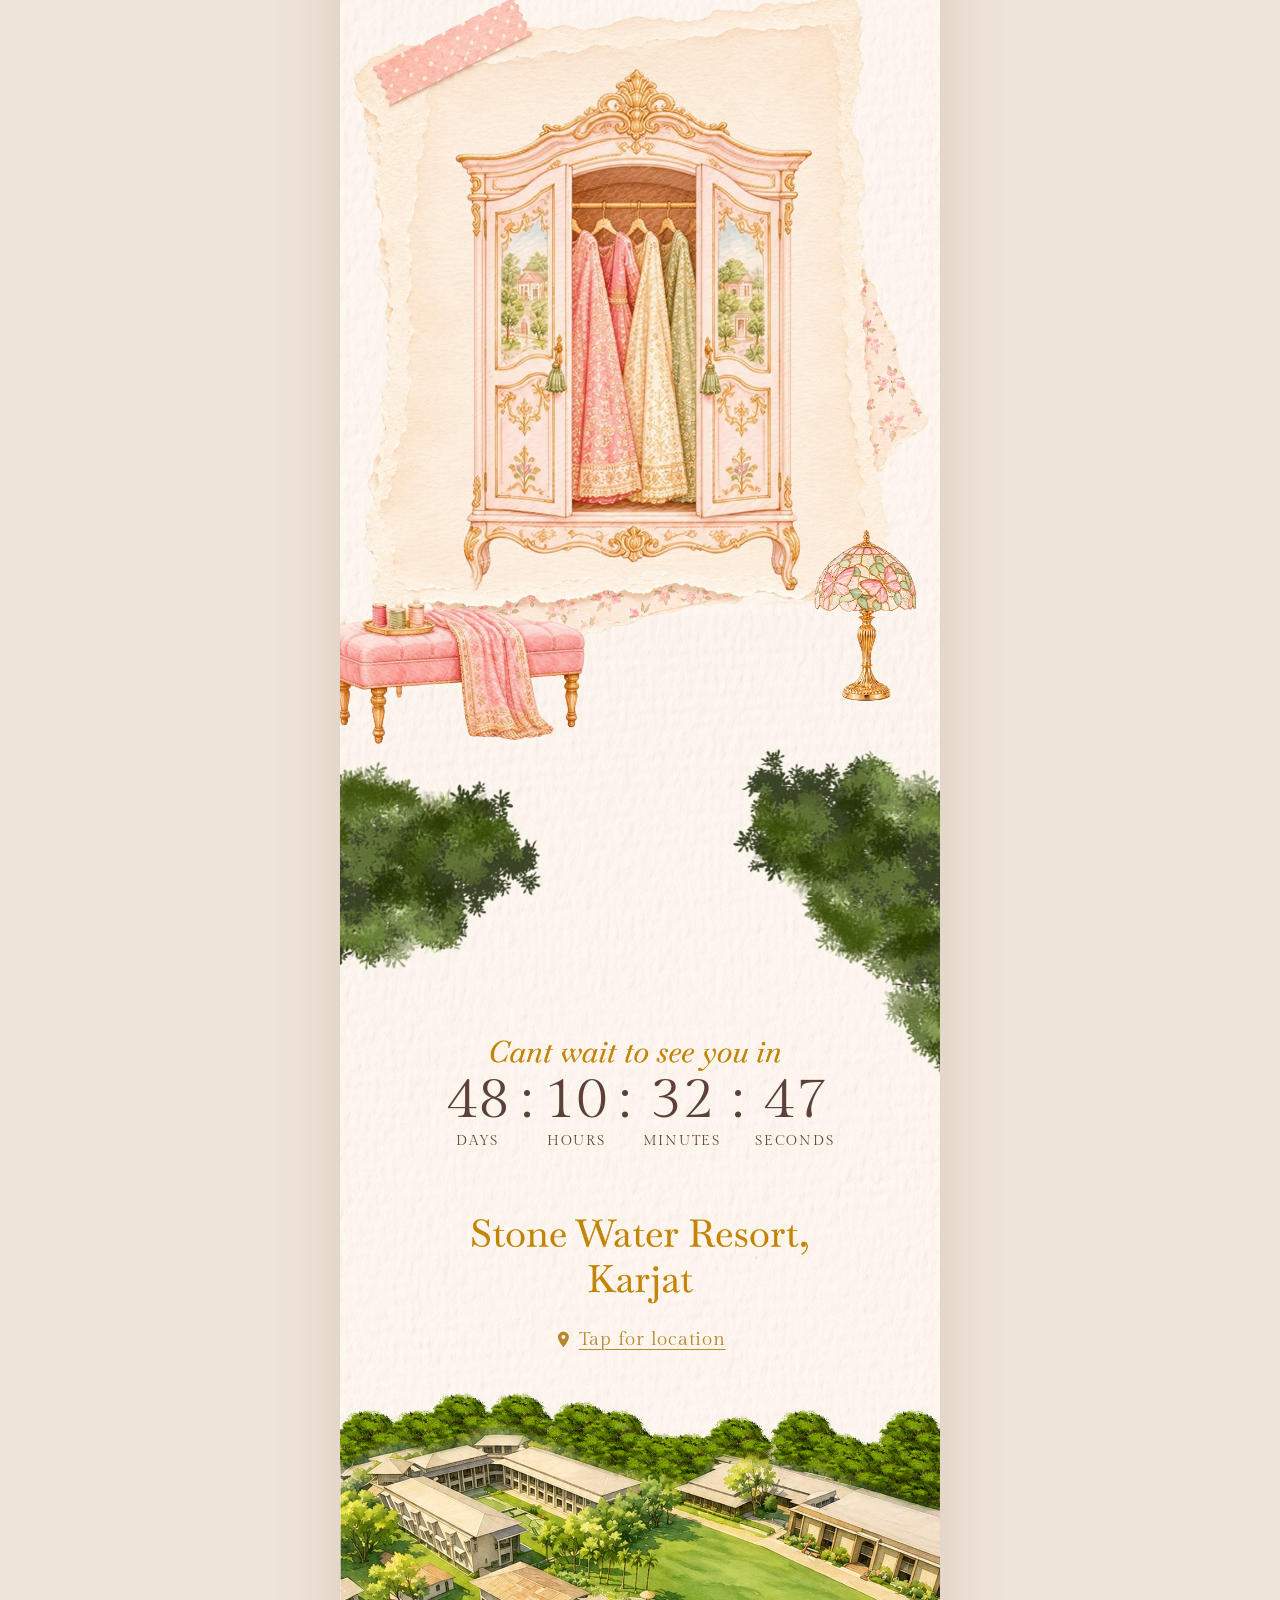
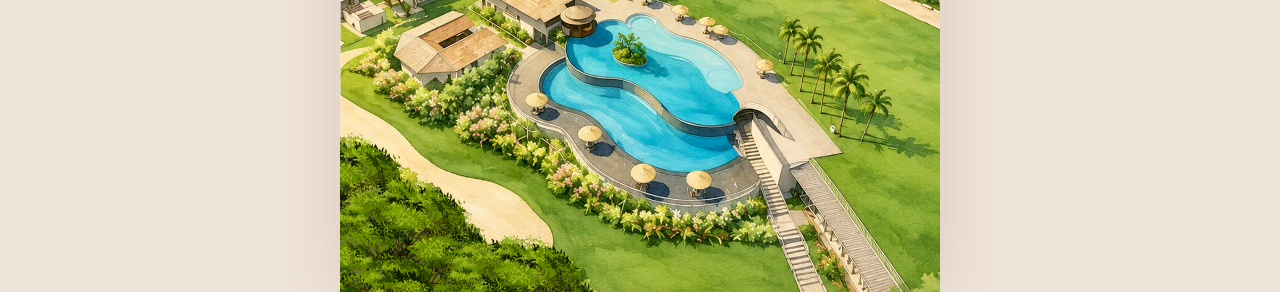
==== commit f5eecfaf: "chang in the code" ====
--- a/index.html
+++ b/index.html
@@ -9,14 +9,13 @@
   <link rel="preconnect" href="https://fonts.gstatic.com" crossorigin />
   <link href="https://fonts.googleapis.com/css2?family=Gilda+Display&display=swap" rel="stylesheet" />
   <!-- bump ?v= after every change so browsers load the new files instead of a cached copy -->
-  <link rel="stylesheet" href="style.css?v=15" />
+  <link rel="stylesheet" href="style.css?v=23" />
 </head>
 <body class="intro-on">
 
   <!-- Intro video: plays, holds on its "tap to open" frame, and opens the invite when tapped -->
   <div id="intro" aria-label="Intro video">
     <video id="introVideo" src="book.mp4#t=0.05" muted playsinline preload="auto"></video>
-    <button class="intro-btn intro-sound" id="introSound" aria-label="Turn sound on">🔇</button>
   </div>
 
   <div id="loader">
@@ -63,10 +62,12 @@
     </div>
 
     <!-- ========== HALDI (front layer) ========== -->
-    <!-- tap the polaroid → haldi faces (box = the square photo inside the polaroid, tilted -6.5°) -->
+    <!-- tap the polaroid → haldi faces.
+         haldi-face-match.png is this exact area of haldi.png with ONLY the faces turned yellow,
+         so nothing moves when it appears (made from haldi-face.png by image matching). -->
     <button class="el haldi-photo" id="haldiPhoto" aria-label="Tap to begin the masti" aria-pressed="false"
-            style="--x:271; --y:3974; --w:552; --h:552;">
-      <img src="assets/haldi/haldi-face.png" alt="Ayush & Sanyukta with haldi on their faces" />
+            style="--x:230; --y:3936; --w:640; --h:630;">
+      <img src="assets/haldi/haldi-face-match.png" alt="Ayush & Sanyukta with haldi on their faces" />
     </button>
     <img class="el sway d2" src="assets/haldi/flower.png" style="--x:849; --y:4479; --w:189;" alt="" />
     <img class="el sway d3" src="assets/haldi/leaf2.png"  style="--x:0;   --y:4718; --w:204;" alt="" />
@@ -127,6 +128,6 @@
 
   </main>
 
-  <script src="script.js?v=15"></script>
+  <script src="script.js?v=23"></script>
 </body>
 </html>
--- a/style.css
+++ b/style.css
@@ -82,13 +82,11 @@
 /* =========================================================
    Haldi polaroid
    ========================================================= */
-.haldi-photo { transform: rotate(-6.5deg); overflow: hidden; }
-.haldi-photo:focus:not(:focus-visible) { outline: none; } /* no blue box after a tap */
-/* the haldi-face photo spreads out from the tap point like a haldi splash */
+.haldi-photo { outline: none; } /* no blue box after a tap */
+/* the haldi faces spread out from the tap point like a haldi splash */
 .haldi-photo img {
   position: absolute; inset: 0;
   width: 100%; height: 100%;
-  object-fit: fill; /* show the WHOLE haldi-face.png – nothing cropped */
   clip-path: circle(0% at var(--cx, 50%) var(--cy, 50%));
   transition: clip-path 1s cubic-bezier(.6, 0, .2, 1);
 }
@@ -223,6 +221,23 @@
 }
 .intro-sound { left: 20px; }
 
+/* floating music button (shown once the song starts) */
+@keyframes musicSpin { to { transform: rotate(360deg); } }
+.music-btn {
+  position: fixed; right: 16px; bottom: 16px; z-index: 50;
+  width: 44px; height: 44px; border-radius: 50%;
+  display: grid; place-items: center;
+  background: rgba(60, 40, 20, .7); color: #fff; font-size: 20px;
+  box-shadow: 0 2px 8px rgba(0, 0, 0, .2);
+}
+.music-btn[hidden] { display: none; }
+.music-btn span { display: block; }
+.music-btn.playing span { animation: musicSpin 3s linear infinite; }
+.music-btn:not(.playing) { opacity: .7; }
+.music-btn:not(.playing)::after { /* strike-through when paused */
+  content: ""; position: absolute; width: 26px; height: 2px; background: #fff; transform: rotate(-45deg);
+}
+
 .toast {
   position: fixed; left: 50%; bottom: 24px; z-index: 50;
   transform: translate(-50%, 20px);
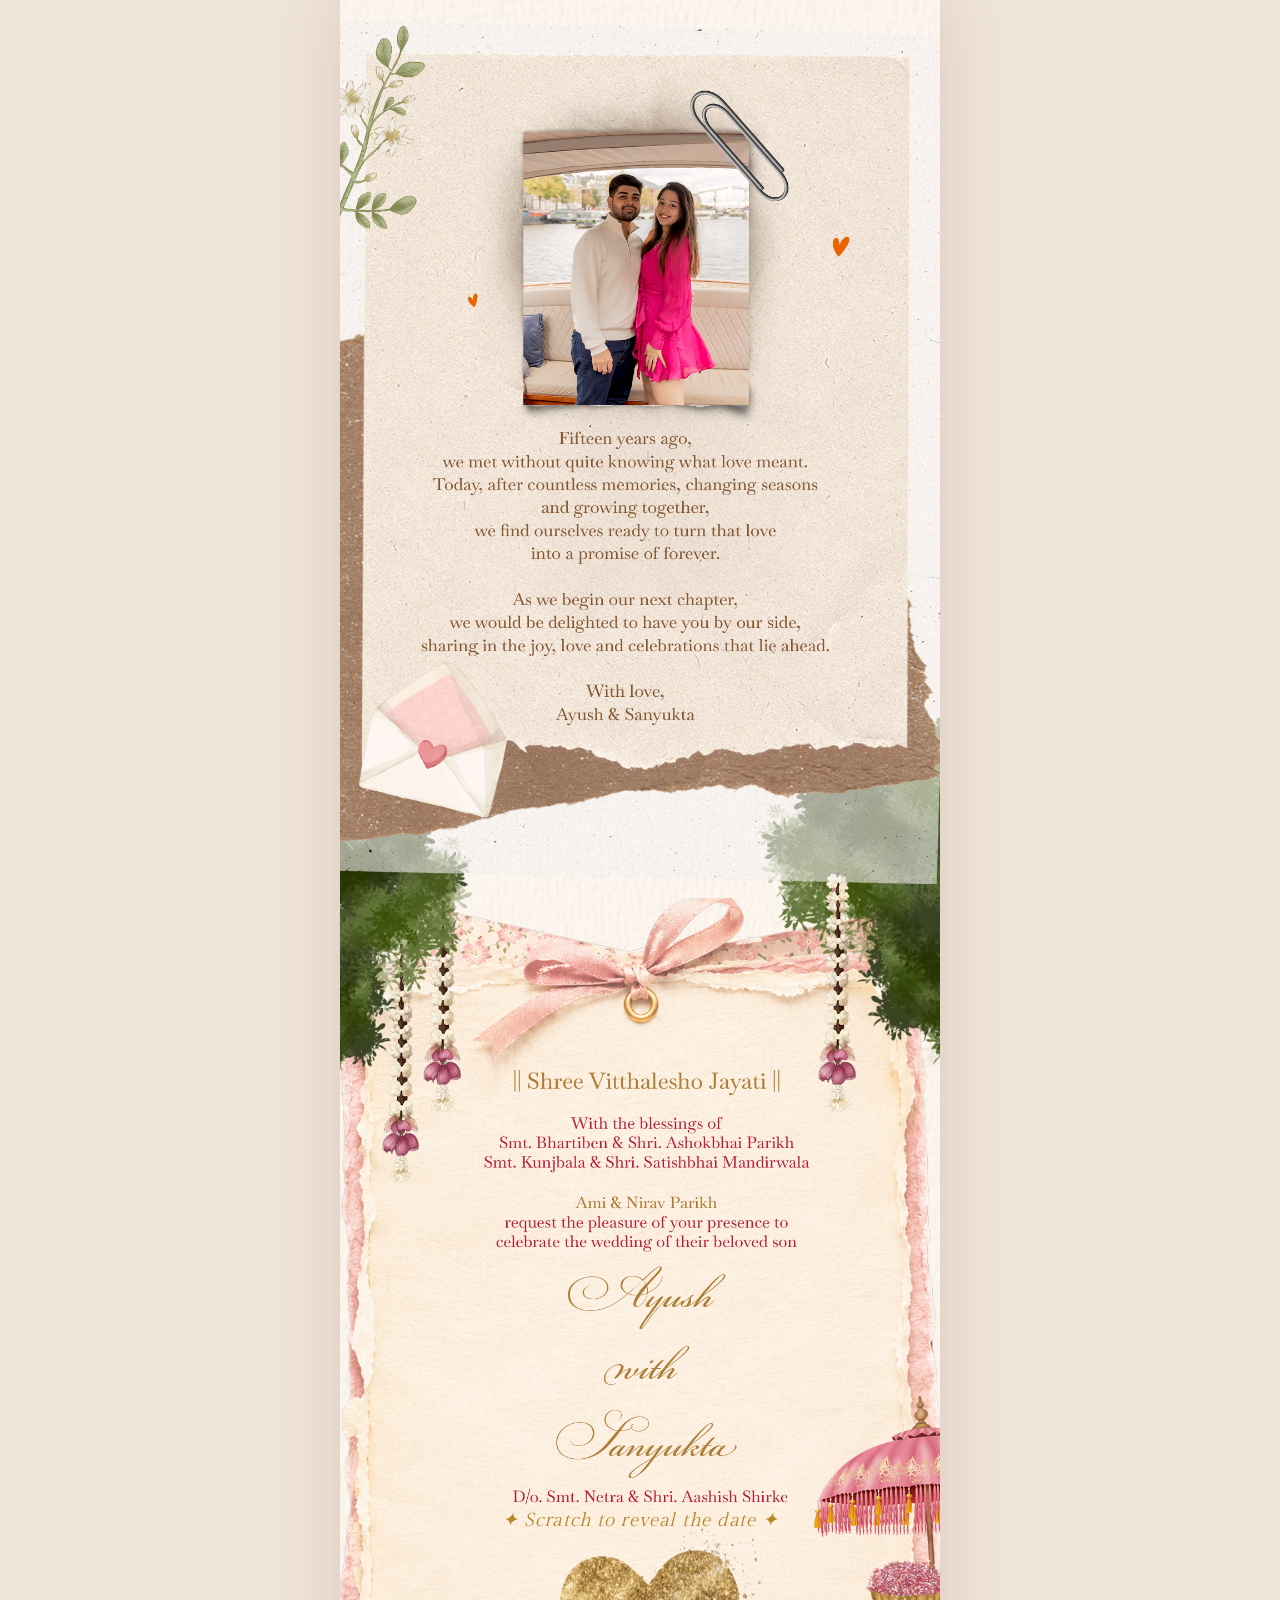
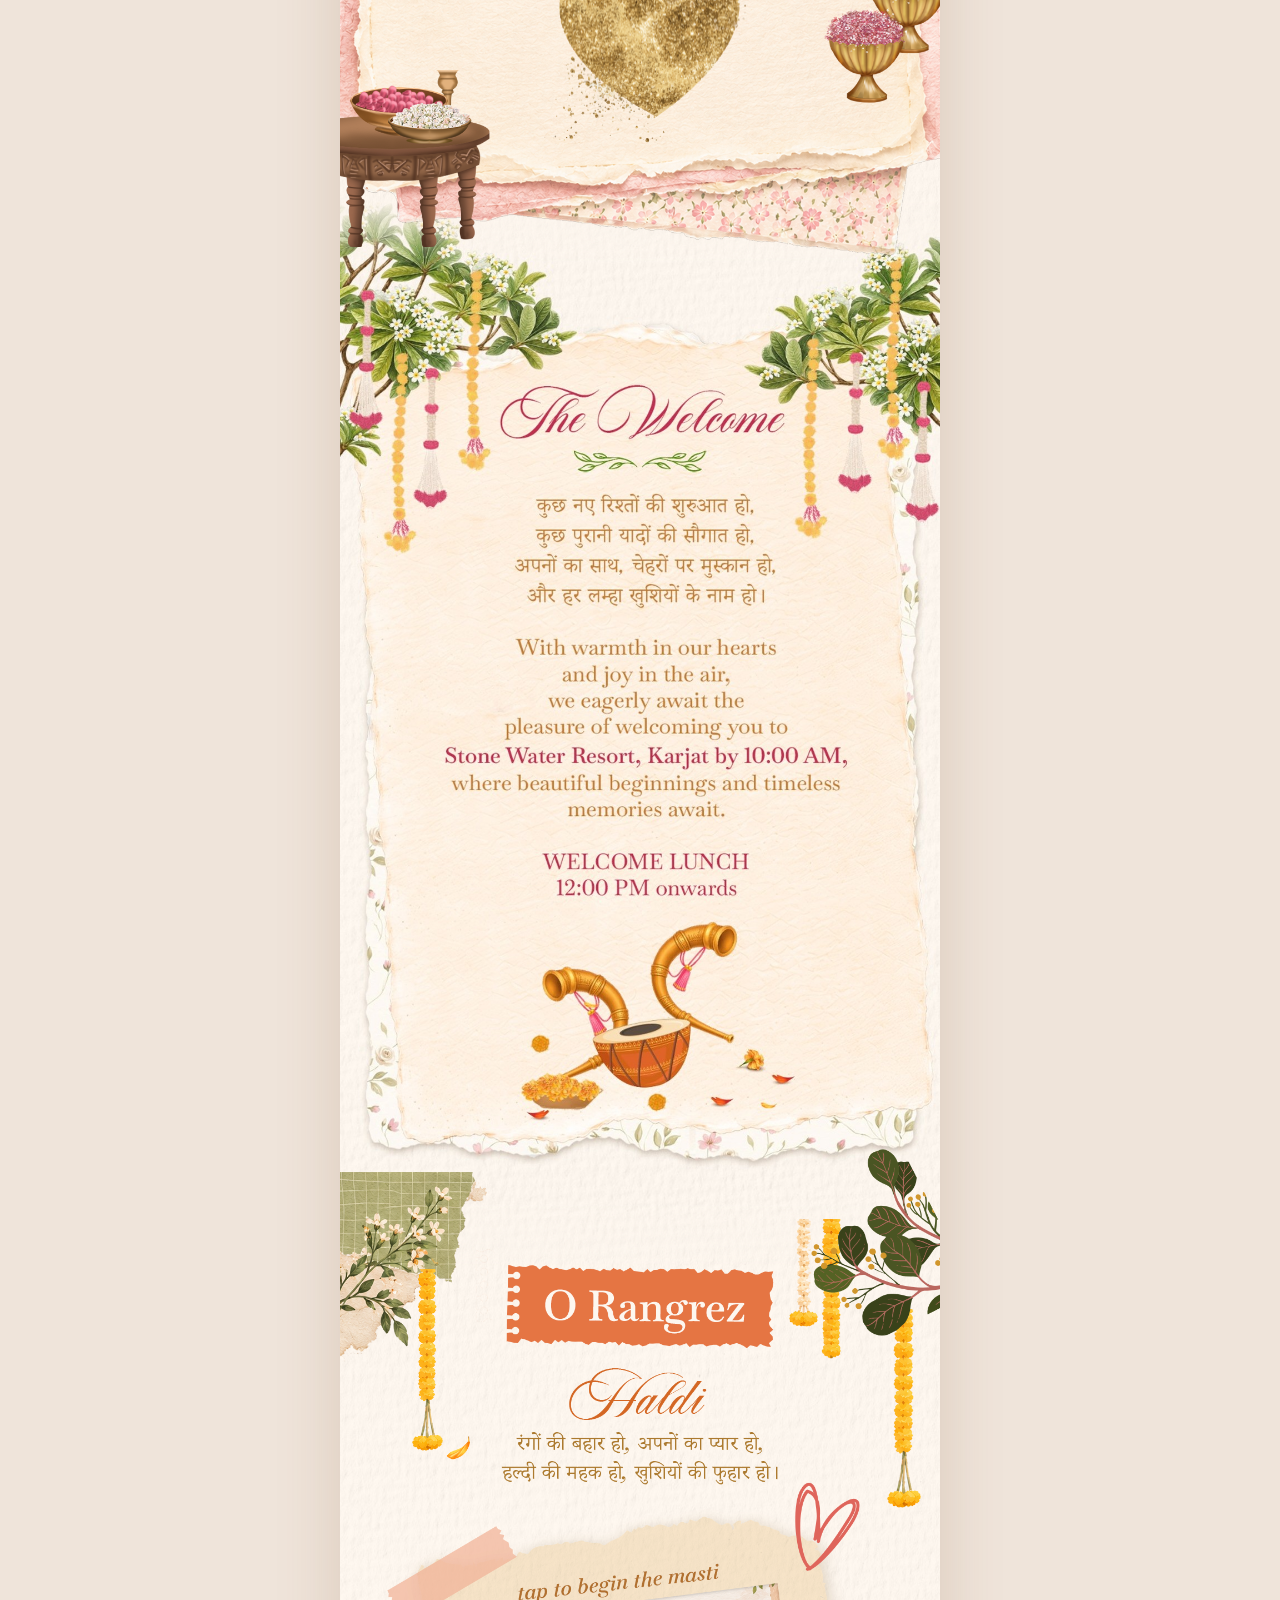
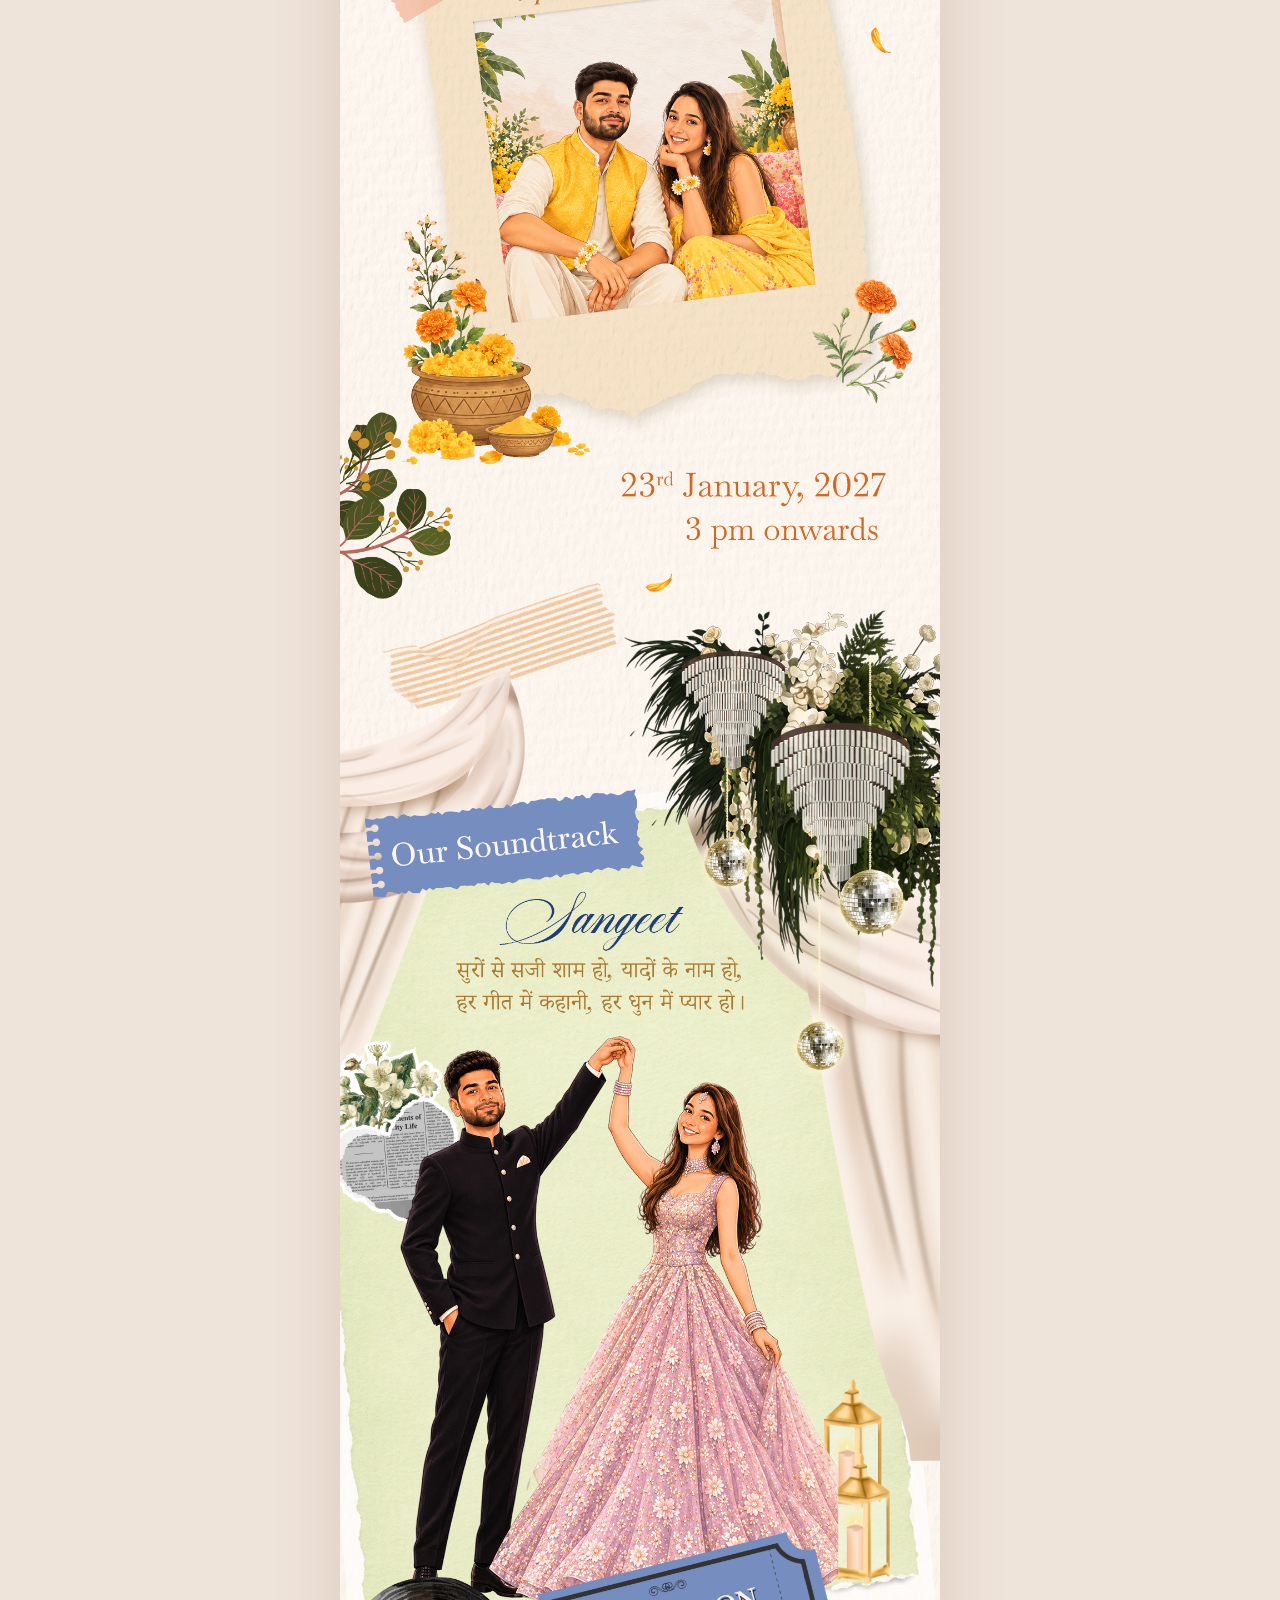
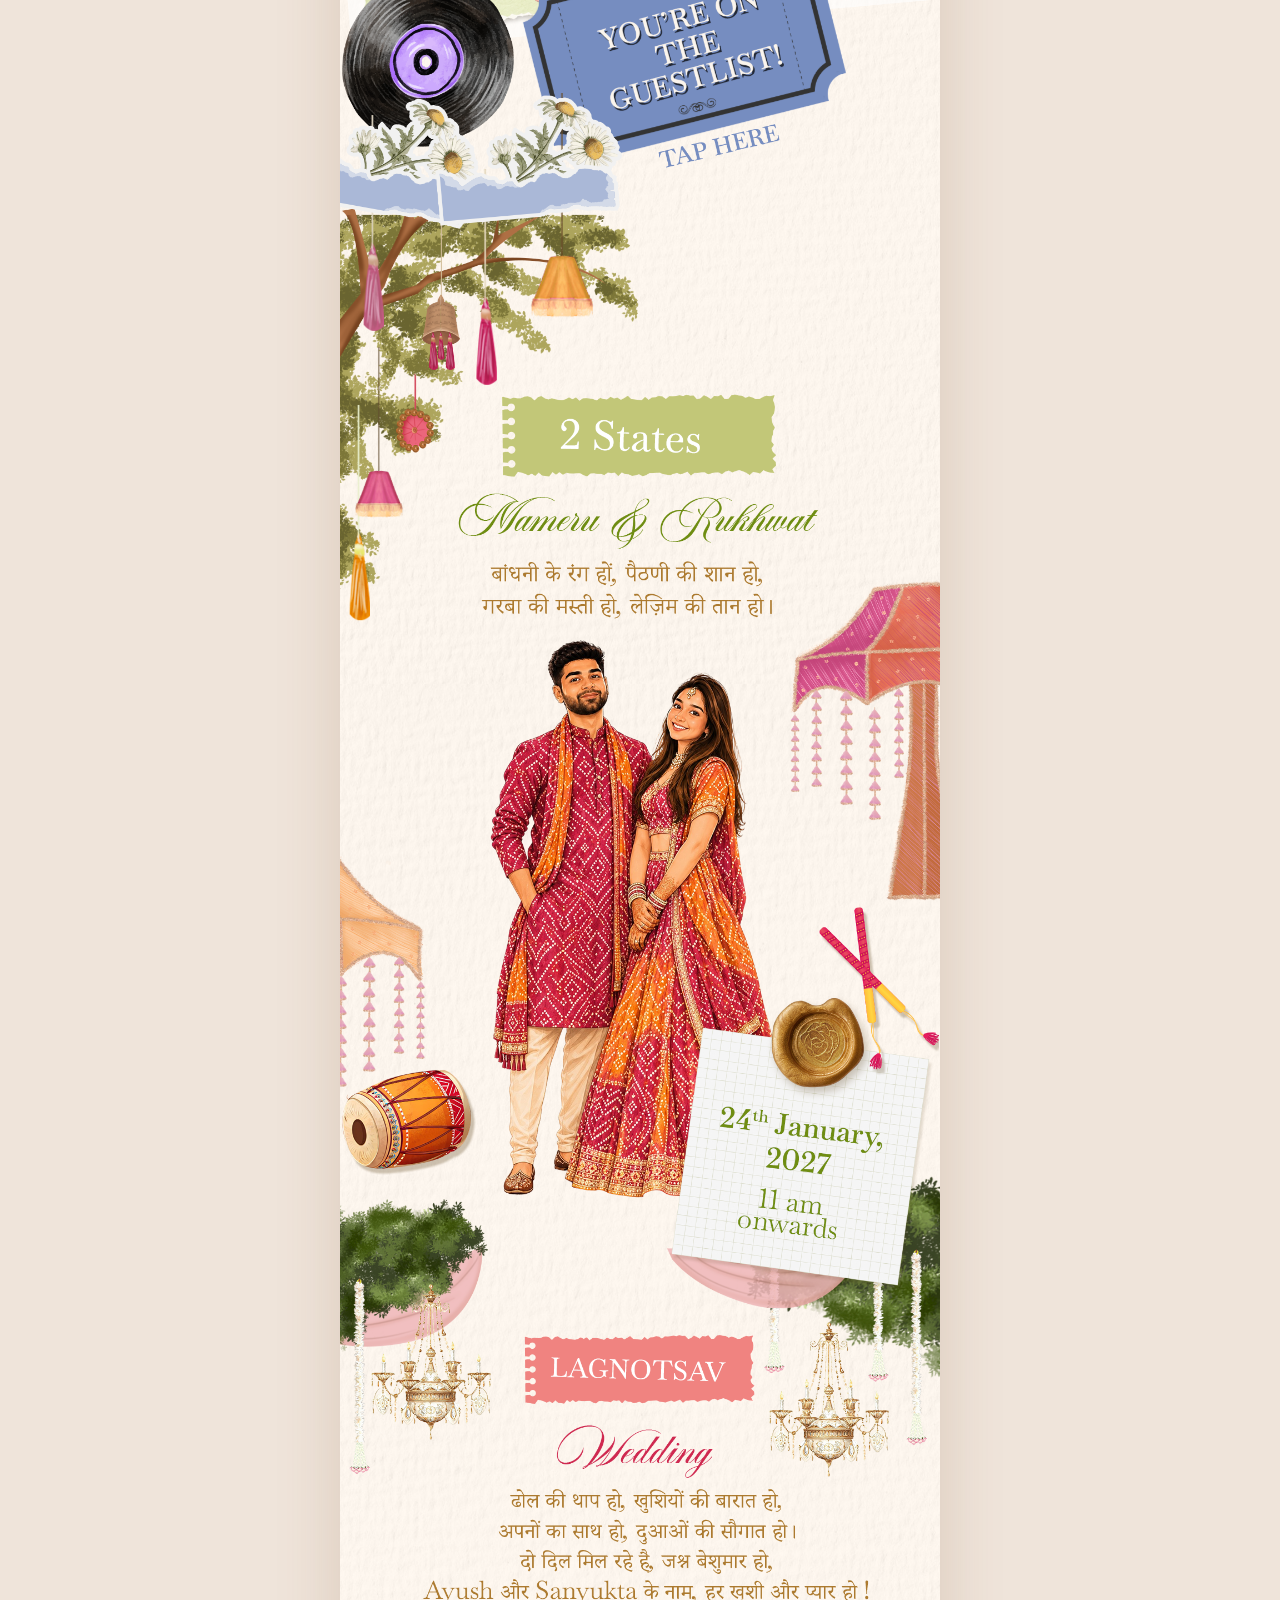
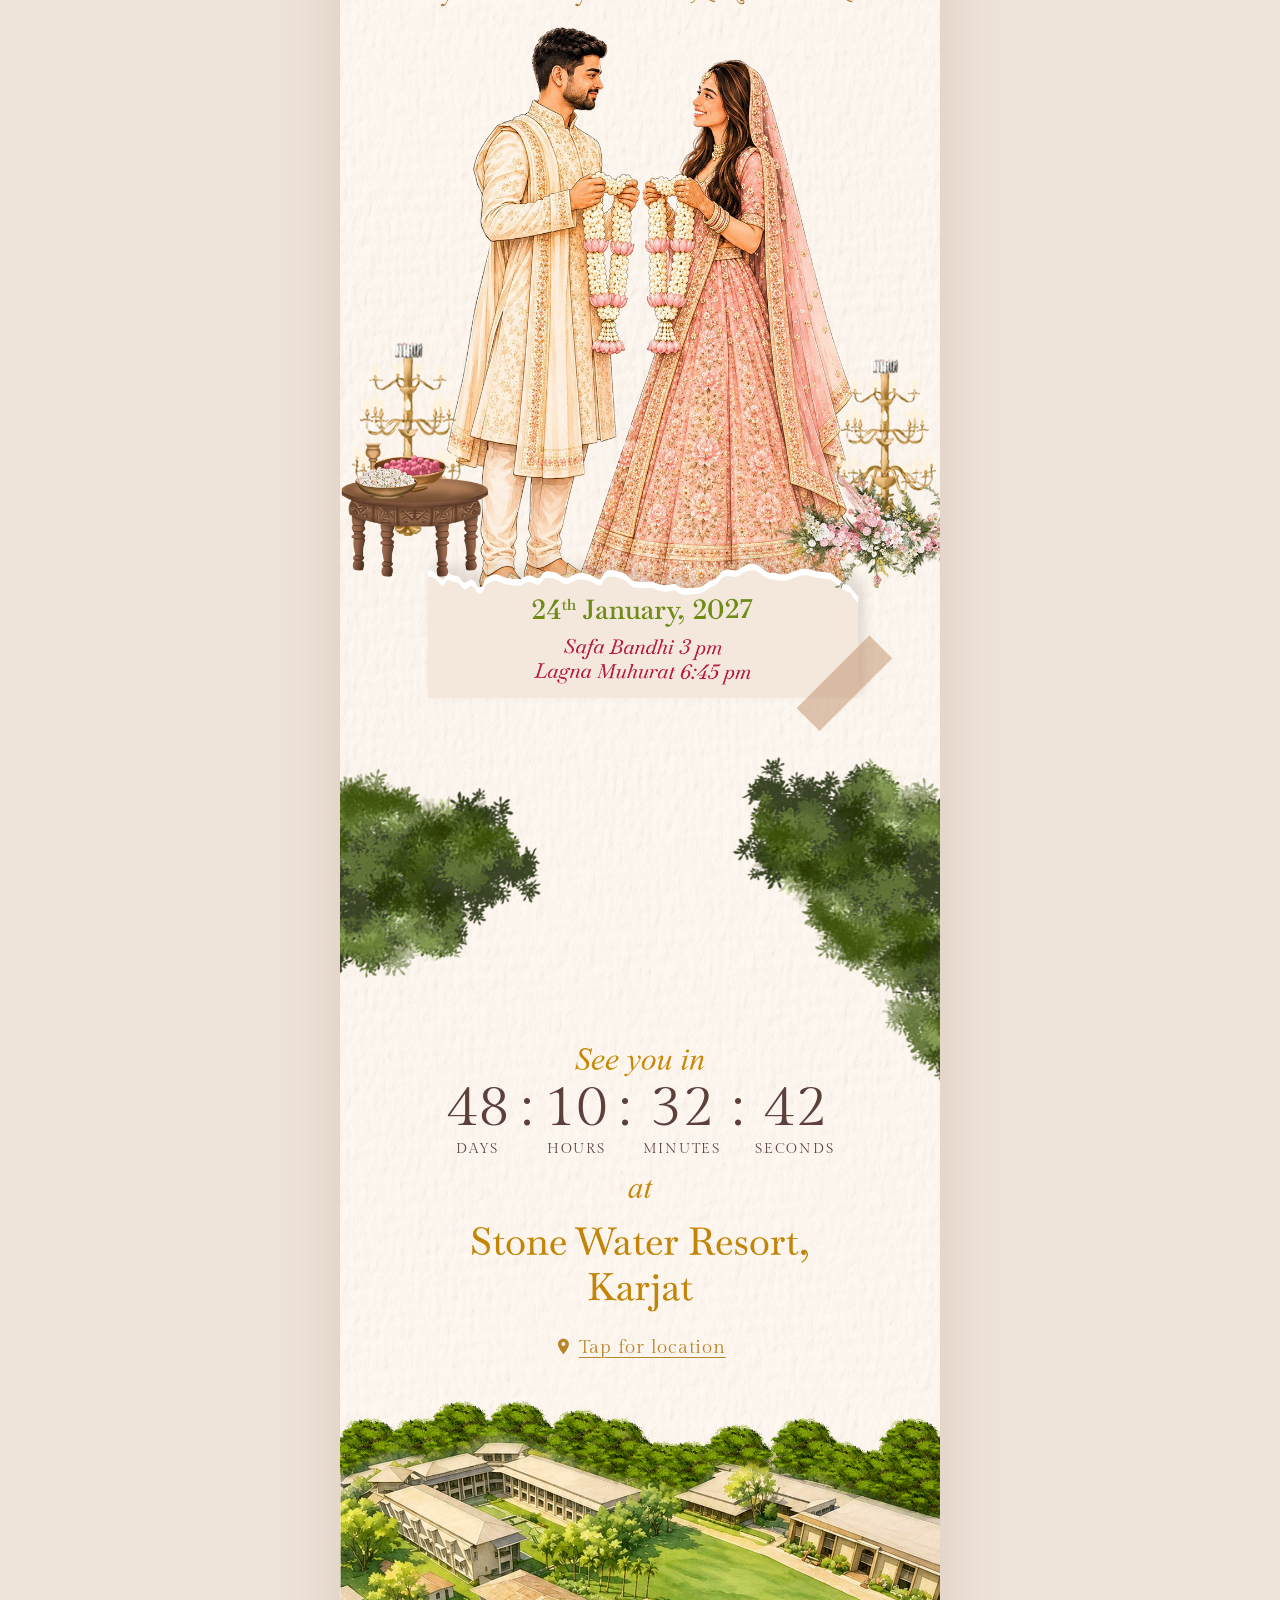
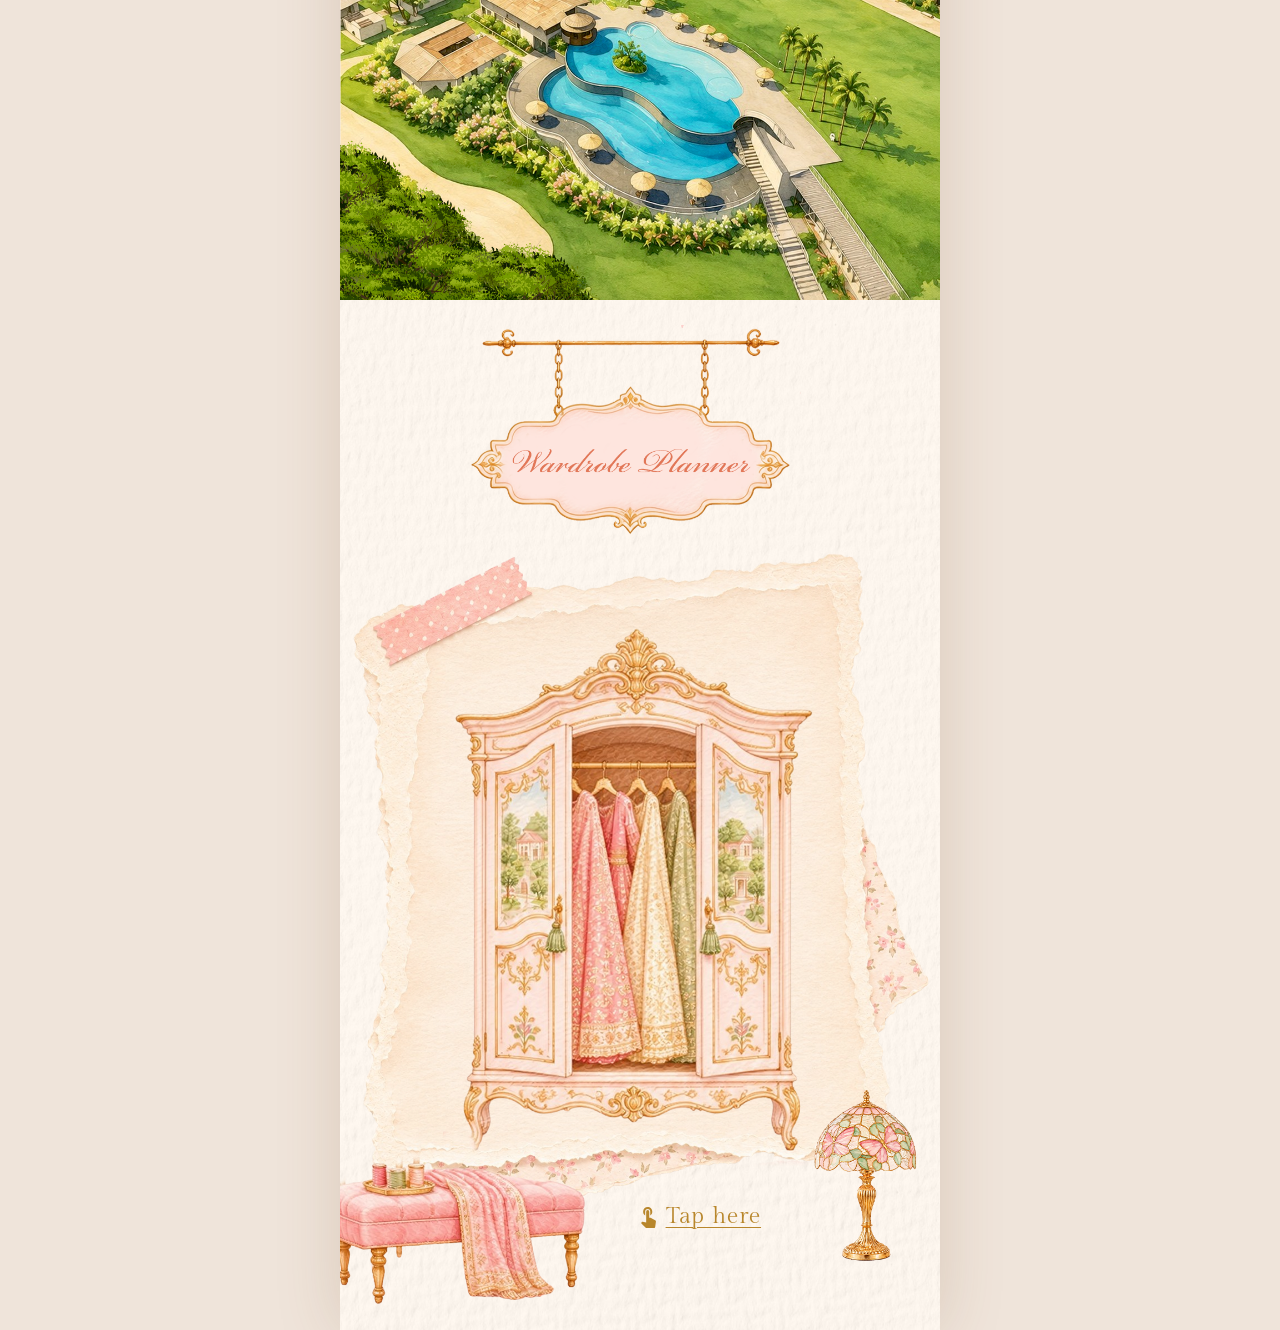
==== commit 1408f4c1: "chnage in the code" ====
--- a/index.html
+++ b/index.html
@@ -9,7 +9,7 @@
   <link rel="preconnect" href="https://fonts.gstatic.com" crossorigin />
   <link href="https://fonts.googleapis.com/css2?family=Gilda+Display&display=swap" rel="stylesheet" />
   <!-- bump ?v= after every change so browsers load the new files instead of a cached copy -->
-  <link rel="stylesheet" href="style.css?v=23" />
+  <link rel="stylesheet" href="style.css?v=25" />
 </head>
 <body class="intro-on">
 
@@ -26,7 +26,7 @@
   </div>
 
   <!--
-    The whole invite is ONE canvas, 1080 x 14926 px (= the reference design).
+    The whole invite is ONE canvas, 1080 x 16794 px (reference design + room for the planner at the end).
     Each element is placed with --x / --y / --w (and --h) in reference pixels;
     the CSS converts them to container units, so it scales exactly on any screen.
     Positions were measured against the reference by template matching.
@@ -34,13 +34,17 @@
   -->
   <main class="stage">
 
+    <!-- ========== THE WELCOME (before Haldi; drawn under the invitation card so the card's torn edge overlaps it) ========== -->
+    <img class="el fade welcome" src="assets/welcome/welcome.jpg" style="--x:0; --y:3240; --w:1080;"
+         alt="The Welcome · With warmth in our hearts and joy in the air, we eagerly await the pleasure of welcoming you to Stone Water Resort, Karjat by 10:00 AM · Welcome Lunch 12:00 PM onwards" />
+
     <!-- ========== HALDI (back layer: sits under the invitation card) ========== -->
-    <img class="el fade" src="assets/haldi/haldi.png" style="--x:0; --y:3206; --w:992;"
+    <img class="el fade" src="assets/haldi/haldi.png" style="--x:0; --y:4990; --w:992;"
          alt="O Rangrez – Haldi · 23rd January 2027, 3 pm onwards" />
-    <img class="el swing"    src="assets/haldi/marigold1.png" style="--x:130; --y:3380; --w:55;" alt="" />
-    <img class="el swing d2" src="assets/haldi/marigold1.png" style="--x:985; --y:3452; --w:60;" alt="" />
-    <img class="el swing d3" src="assets/haldi/mg2.png"       style="--x:808; --y:3290; --w:94;" alt="" />
-    <img class="el sway"     src="assets/haldi/leaf1.png"     style="--x:848; --y:3165; --w:234;" alt="" />
+    <img class="el swing"    src="assets/haldi/marigold1.png" style="--x:130; --y:5164; --w:55;" alt="" />
+    <img class="el swing d2" src="assets/haldi/marigold1.png" style="--x:985; --y:5236; --w:60;" alt="" />
+    <img class="el swing d3" src="assets/haldi/mg2.png"       style="--x:808; --y:5074; --w:94;" alt="" />
+    <img class="el sway"     src="assets/haldi/leaf1.png"     style="--x:848; --y:4949; --w:234;" alt="" />
 
     <!-- ========== INVITATION CARD ========== -->
     <img class="el fade" src="assets/intro/intro.png" style="--x:0; --y:1617; --w:1080;"
@@ -60,22 +64,24 @@
       <img class="scratch-img" src="assets/intro/glitter-heart.png" alt="" />
       <canvas id="scratchCanvas" aria-label="Scratch the heart to reveal the date"></canvas>
     </div>
+    <!-- hint between the "D/o …" line and the heart; fades out once the date is revealed -->
+    <p class="el scratch-hint" id="scratchHint" style="--x:240; --y:2716; --w:600;">✦ Scratch to reveal the date ✦</p>
 
     <!-- ========== HALDI (front layer) ========== -->
     <!-- tap the polaroid → haldi faces.
          haldi-face-match.png is this exact area of haldi.png with ONLY the faces turned yellow,
          so nothing moves when it appears (made from haldi-face.png by image matching). -->
     <button class="el haldi-photo" id="haldiPhoto" aria-label="Tap to begin the masti" aria-pressed="false"
-            style="--x:230; --y:3936; --w:640; --h:630;">
+            style="--x:230; --y:5720; --w:640; --h:630;">
       <img src="assets/haldi/haldi-face-match.png" alt="Ayush & Sanyukta with haldi on their faces" />
     </button>
-    <img class="el sway d2" src="assets/haldi/flower.png" style="--x:849; --y:4479; --w:189;" alt="" />
-    <img class="el sway d3" src="assets/haldi/leaf2.png"  style="--x:0;   --y:4718; --w:204;" alt="" />
+    <img class="el sway d2" src="assets/haldi/flower.png" style="--x:849; --y:6263; --w:189;" alt="" />
+    <img class="el sway d3" src="assets/haldi/leaf2.png"  style="--x:0;   --y:6502; --w:204;" alt="" />
 
     <!-- ========== SANGEET ========== -->
-    <img class="el fade" src="assets/sangeet/sangeet.png" style="--x:0; --y:5074; --w:1080;" alt="Our Soundtrack – Sangeet" />
-    <img class="el vinyl" id="vinyl" src="assets/sangeet/vinyle.png" style="--x:3; --y:6814; --w:310;" alt="Vinyl record" />
-    <button class="el ticket" id="ticket" style="--x:329; --y:6734; --w:582; --h:416;" aria-label="Tap to open your ticket">
+    <img class="el fade" src="assets/sangeet/sangeet.png" style="--x:0; --y:6858; --w:1080;" alt="Our Soundtrack – Sangeet" />
+    <img class="el vinyl" id="vinyl" src="assets/sangeet/vinyle.png" style="--x:3; --y:8598; --w:310;" alt="Vinyl record" />
+    <button class="el ticket" id="ticket" style="--x:329; --y:8518; --w:582; --h:416;" aria-label="Tap to open your ticket">
       <span class="ticket-inner">
         <img class="ticket-front" src="assets/sangeet/ticket1.png" alt="You're on the guestlist!" />
         <img class="ticket-back"  src="assets/sangeet/ticket2.png" alt="Admit one · Sat 23 Jan 2027 · 7:00 PM" />
@@ -83,51 +89,58 @@
     </button>
 
     <!-- ========== WEDDING (under the Mameru date note) ========== -->
-    <img class="el fade" src="assets/wedding/wedding.png" style="--x:0; --y:8955; --w:1080;"
+    <img class="el fade" src="assets/wedding/wedding.png" style="--x:0; --y:10739; --w:1080;"
          alt="Lagnotsav – Wedding · 24th January 2027 · Safa Bandhi 3 pm · Lagna Muhurat 6:45 pm" />
-    <img class="el swing"    src="assets/wedding/chandelier.png" style="--x:55;  --y:9168; --w:217;" alt="" />
-    <img class="el swing d2" src="assets/wedding/chandelier.png" style="--x:772; --y:9236; --w:217;" alt="" />
+    <img class="el swing"    src="assets/wedding/chandelier.png" style="--x:55;  --y:10952; --w:217;" alt="" />
+    <img class="el swing d2" src="assets/wedding/chandelier.png" style="--x:772; --y:11020; --w:217;" alt="" />
     <!-- PINK petals fall over the Lagnotsav section, once it scrolls into view -->
-    <div class="el petal-zone" data-petal="assets/haldi/petal-pink.png" style="--x:0; --y:8955; --w:1080; --h:2097;" aria-hidden="true"></div>
+    <div class="el petal-zone" data-petal="assets/haldi/petal-pink.png" style="--x:0; --y:10739; --w:1080; --h:2097;" aria-hidden="true"></div>
 
     <!-- ========== MAMERU & RUKHWAT ========== -->
-    <img class="el fade" src="assets/mameru/mameru.png" style="--x:0; --y:7023; --w:1080;"
+    <img class="el fade" src="assets/mameru/mameru.png" style="--x:0; --y:8807; --w:1080;"
          alt="2 States – Mameru & Rukhwat · 24th January 2027, 11 am onwards" />
-    <img class="el swing"    src="assets/mameru/lamp3.png" style="--x:147; --y:7237; --w:69;" alt="" />
-    <img class="el swing d2" src="assets/mameru/lamp2.png" style="--x:27;  --y:7481; --w:86;" alt="" />
-    <img class="el dandiya"  src="assets/mameru/dandiya.png" style="--x:863; --y:8488; --w:216;" alt="" />
-    <img class="el"          src="assets/sangeet/flower.png" style="--x:0; --y:7027; --w:508;" alt="" />
+    <img class="el swing"    src="assets/mameru/lamp3.png" style="--x:147; --y:9021; --w:69;" alt="" />
+    <img class="el swing d2" src="assets/mameru/lamp2.png" style="--x:27;  --y:9265; --w:86;" alt="" />
+    <img class="el dandiya"  src="assets/mameru/dandiya.png" style="--x:863; --y:10272; --w:216;" alt="" />
+    <img class="el"          src="assets/sangeet/flower.png" style="--x:0; --y:8811; --w:508;" alt="" />
 
   
-    <!-- ========== WARDROBE PLANNER ========== -->
-    <img class="el fade" src="assets/planner/planner.png" style="--x:0; --y:11097; --w:1061;" alt="Wardrobe Planner" />
-    <a class="el hotspot planner-link" href="#" style="--x:240; --y:11207; --w:560; --h:260;" aria-label="Open wardrobe planner"></a>
-    <a class="el hotspot planner-link" href="#" style="--x:210; --y:11637; --w:640; --h:950;" aria-label="Open wardrobe planner"></a>
-    <!-- marigold petals fall over the planner section only, once it scrolls into view -->
-    <div class="el petal-zone" style="--x:0; --y:11097; --w:1080; --h:1762;" aria-hidden="true"></div>
+    <!-- ========== VENUE (before the planner, so guests see it before leaving for the PDF) ========== -->
+    <img class="el fade" src="assets/venue/venue-see-you.png" style="--x:0; --y:13406; --w:1080;"
+         alt="See you in … at Stone Water Resort, Karjat" />
+    <img class="el tree-l" src="assets/venue/tree1.png" style="--x:0;   --y:12903; --w:362;" alt="" />
+    <img class="el tree-r" src="assets/venue/tree2.png" style="--x:706; --y:12881; --w:374;" alt="" />
 
-    <!-- ========== VENUE ========== -->
-    <img class="el fade" src="assets/venue/venue-final.png" style="--x:0; --y:13392; --w:1080;"
-         alt="Can't wait to see you in Stone Water Resort, Karjat" />
-    <img class="el tree-l" src="assets/venue/tree1.png" style="--x:0;   --y:12889; --w:362;" alt="" />
-    <img class="el tree-r" src="assets/venue/tree2.png" style="--x:706; --y:12867; --w:374;" alt="" />
-
-    <div class="el countdown" id="countdown" style="--x:0; --y:13448; --w:1080;" aria-label="Countdown to the celebrations">
+    <div class="el countdown" id="countdown" style="--x:0; --y:13462; --w:1080;" aria-label="Countdown to the celebrations">
       <span class="cd-unit"><b data-k="d">00</b><small>DAYS</small></span><i>:</i>
       <span class="cd-unit"><b data-k="h">00</b><small>HOURS</small></span><i>:</i>
       <span class="cd-unit"><b data-k="m">00</b><small>MINUTES</small></span><i>:</i>
       <span class="cd-unit"><b data-k="s">00</b><small>SECONDS</small></span>
     </div>
     <a class="el hotspot" href="https://www.google.com/maps/search/?api=1&query=Stone+Water+Resort+Karjat"
-       target="_blank" rel="noopener" style="--x:220; --y:13690; --w:640; --h:270;" aria-label="Open Stone Water Resort, Karjat in Google Maps">
+       target="_blank" rel="noopener" style="--x:220; --y:13704; --w:640; --h:270;" aria-label="Open Stone Water Resort, Karjat in Google Maps">
       <span class="location-label">
         <svg viewBox="0 0 24 24" aria-hidden="true"><path d="M12 2a7 7 0 0 0-7 7c0 5.25 7 13 7 13s7-7.75 7-13a7 7 0 0 0-7-7zm0 9.5A2.5 2.5 0 1 1 12 6.5a2.5 2.5 0 0 1 0 5z"/></svg>
         Tap for location
       </span>
     </a>
 
+    <!-- ========== WARDROBE PLANNER (last page) ========== -->
+    <img class="el fade" src="assets/planner/planner.png" style="--x:0; --y:14985; --w:1061;" alt="Wardrobe Planner" />
+    <a class="el hotspot planner-link" href="#" style="--x:240; --y:15095; --w:560; --h:260;" aria-label="Open wardrobe planner"></a>
+    <a class="el hotspot planner-link" href="#" style="--x:210; --y:15525; --w:640; --h:950;" aria-label="Open wardrobe planner"></a>
+    <!-- "Tap here" under the wardrobe, between the bench and the lamp -->
+    <a class="el hotspot planner-link" href="#" style="--x:440; --y:16544; --w:410; --h:90;" aria-label="Tap here to open the wardrobe planner">
+      <span class="tap-label">
+        <svg viewBox="0 0 24 24" aria-hidden="true"><path d="M9 11.24V7.5a2.5 2.5 0 0 1 5 0v3.74c1.21-.81 2-2.18 2-3.74C16 5.01 13.99 3 11.5 3S7 5.01 7 7.5c0 1.56.79 2.93 2 3.74zm9.84 4.63-4.54-2.26c-.17-.07-.35-.11-.54-.11H13v-6a1.5 1.5 0 0 0-3 0v10.74l-3.43-.72a1.12 1.12 0 0 0-1.03 1.88l4.01 4.01c.27.27.65.44 1.06.44h6.79c.75 0 1.33-.55 1.44-1.28l.75-5.27a1.5 1.5 0 0 0-.75-1.43z"/></svg>
+        Tap here
+      </span>
+    </a>
+    <!-- marigold petals fall over the planner section only, once it scrolls into view -->
+    <div class="el petal-zone" style="--x:0; --y:14985; --w:1080; --h:1762;" aria-hidden="true"></div>
+
   </main>
 
-  <script src="script.js?v=23"></script>
+  <script src="script.js?v=25"></script>
 </body>
 </html>
--- a/style.css
+++ b/style.css
@@ -1,6 +1,6 @@
 /* =========================================================
    Layout system
-   The invite is one 1080 x 14926 canvas (= the reference design).
+   The invite is one 1080 x 16794 canvas (reference design + The Welcome page + room for the planner at the end).
    1 design px = 100cqw / 1080, so  calc(N * var(--px))  is N design pixels.
    ========================================================= */
 :root {
@@ -27,7 +27,7 @@
   width: 100%;
   max-width: var(--max);
   margin: 0 auto;
-  aspect-ratio: 1080 / 14926;
+  aspect-ratio: 1080 / 16794;
   container-type: inline-size;
   overflow: hidden;
   background: var(--paper) url("assets/main-bg.jpg") top left / 100% 100% no-repeat;
@@ -44,6 +44,13 @@
   height: auto;
 }
 .el[style*="--h"] { height: calc(var(--h) * var(--px)); }
+
+/* The Welcome page is a flat JPG with its own paper background (same tone as main-bg):
+   soften its top/bottom edges so the trees and paper blend into the invite. */
+.welcome {
+  -webkit-mask-image: linear-gradient(to bottom, transparent 0, #000 6%, #000 94%, transparent 100%);
+          mask-image: linear-gradient(to bottom, transparent 0, #000 6%, #000 94%, transparent 100%);
+}
 img.el { pointer-events: none; }
 
 /* =========================================================
@@ -78,6 +85,15 @@
 .scratch-img { display: none; }
 .scratch canvas { width: 100%; height: 100%; display: block; }
 .scratch.done { animation: none; transition: opacity .8s ease, transform .8s ease; opacity: 0; transform: scale(1.15); pointer-events: none; }
+/* "Scratch to reveal the date" hint above the heart */
+@keyframes hintPulse { 0%,100% { opacity: .65; } 50% { opacity: 1; } }
+.scratch-hint {
+  text-align: center; color: var(--gold);
+  font-size: calc(34 * var(--px)); font-style: italic; letter-spacing: .04em; line-height: 1.2;
+  pointer-events: none;
+  animation: hintPulse 2.4s ease-in-out infinite;
+}
+.scratch-hint.done { animation: none; opacity: 0; transition: opacity .6s ease; }
 
 /* =========================================================
    Haldi polaroid
@@ -180,6 +196,21 @@
 }
 .location-label svg { width: calc(34 * var(--px)); height: calc(34 * var(--px)); fill: currentColor; }
 
+/* "Tap here" under the wardrobe planner */
+@keyframes tapNudge { 0%,100% { transform: scale(1); } 50% { transform: scale(1.06); } }
+.tap-label {
+  position: absolute; inset: 0;
+  display: flex; justify-content: center; align-items: center; gap: calc(10 * var(--px));
+  color: var(--gold);
+  font-size: calc(42 * var(--px));
+  letter-spacing: .04em;
+  text-decoration: underline;
+  text-underline-offset: calc(8 * var(--px));
+  text-decoration-thickness: 1px;
+  animation: tapNudge 2s ease-in-out infinite;
+}
+.tap-label svg { width: calc(44 * var(--px)); height: calc(44 * var(--px)); fill: currentColor; }
+
 /* =========================================================
    Loader & toast
    ========================================================= */
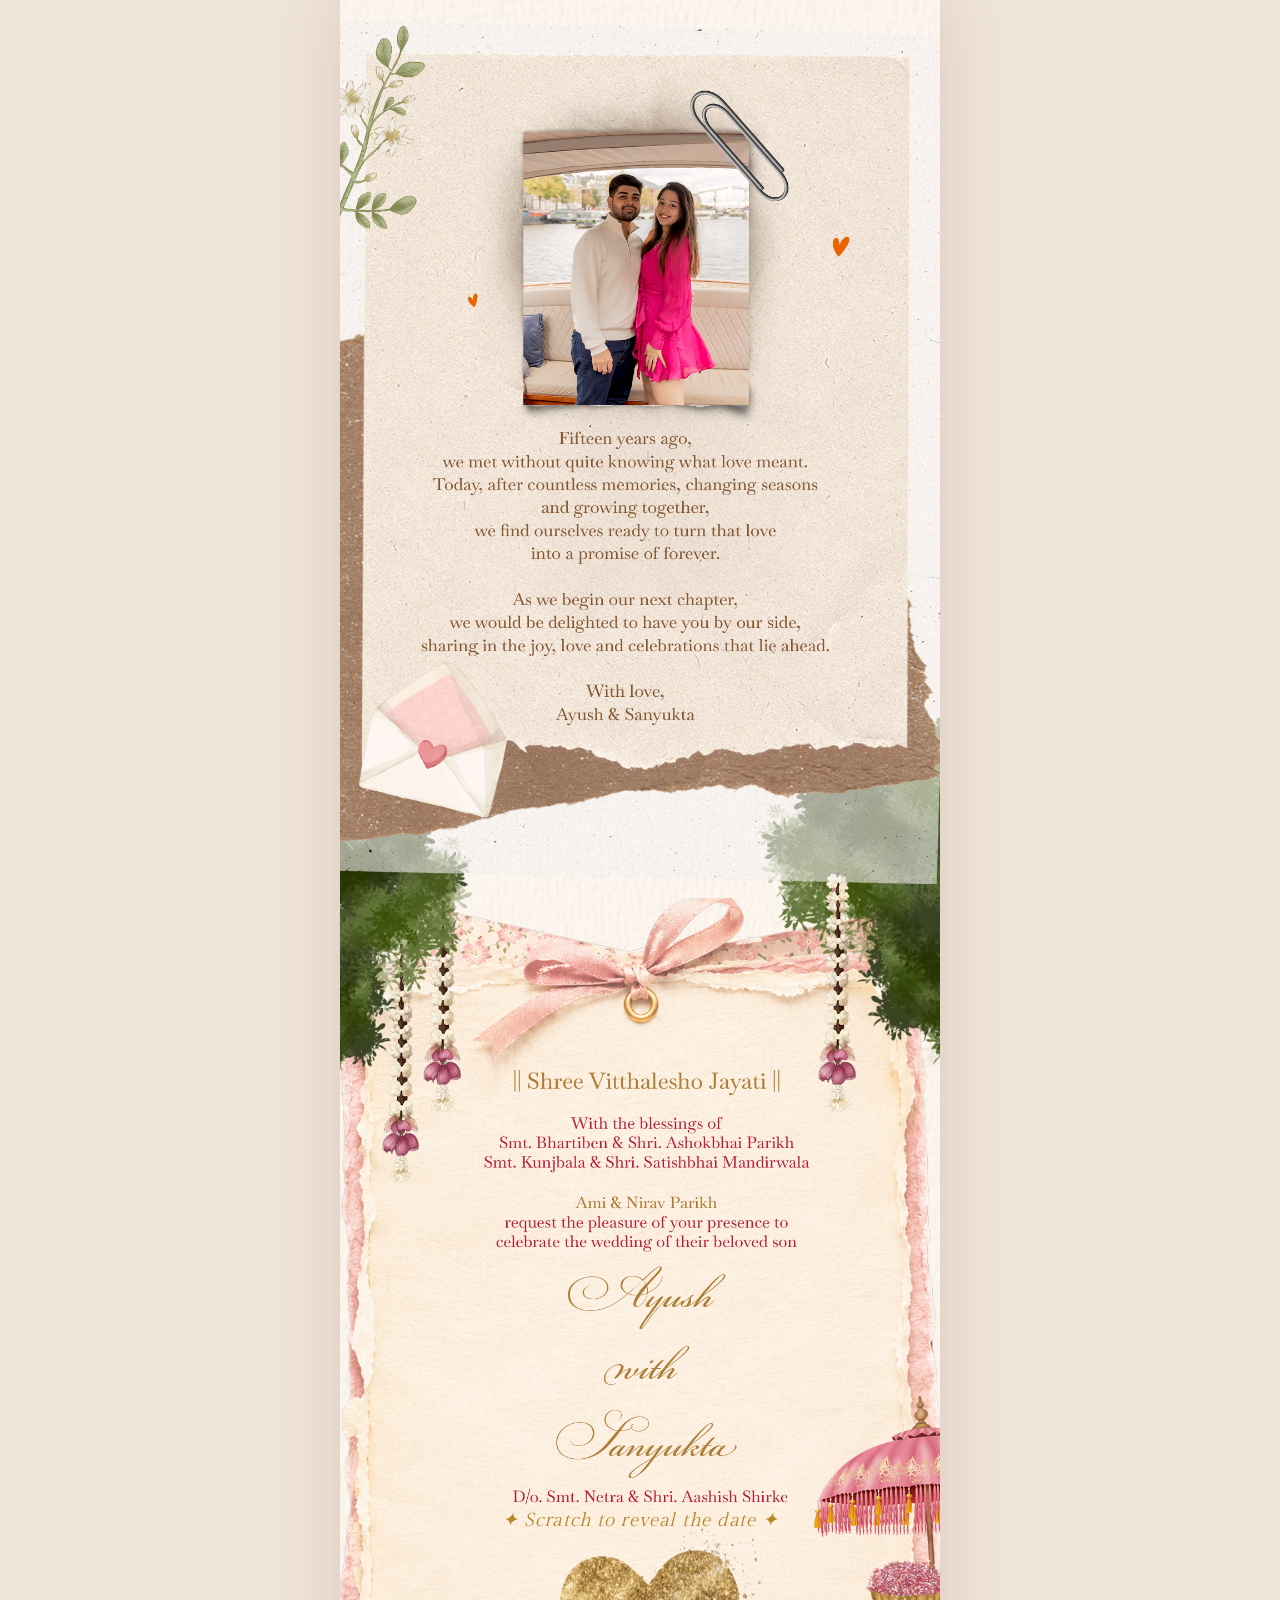
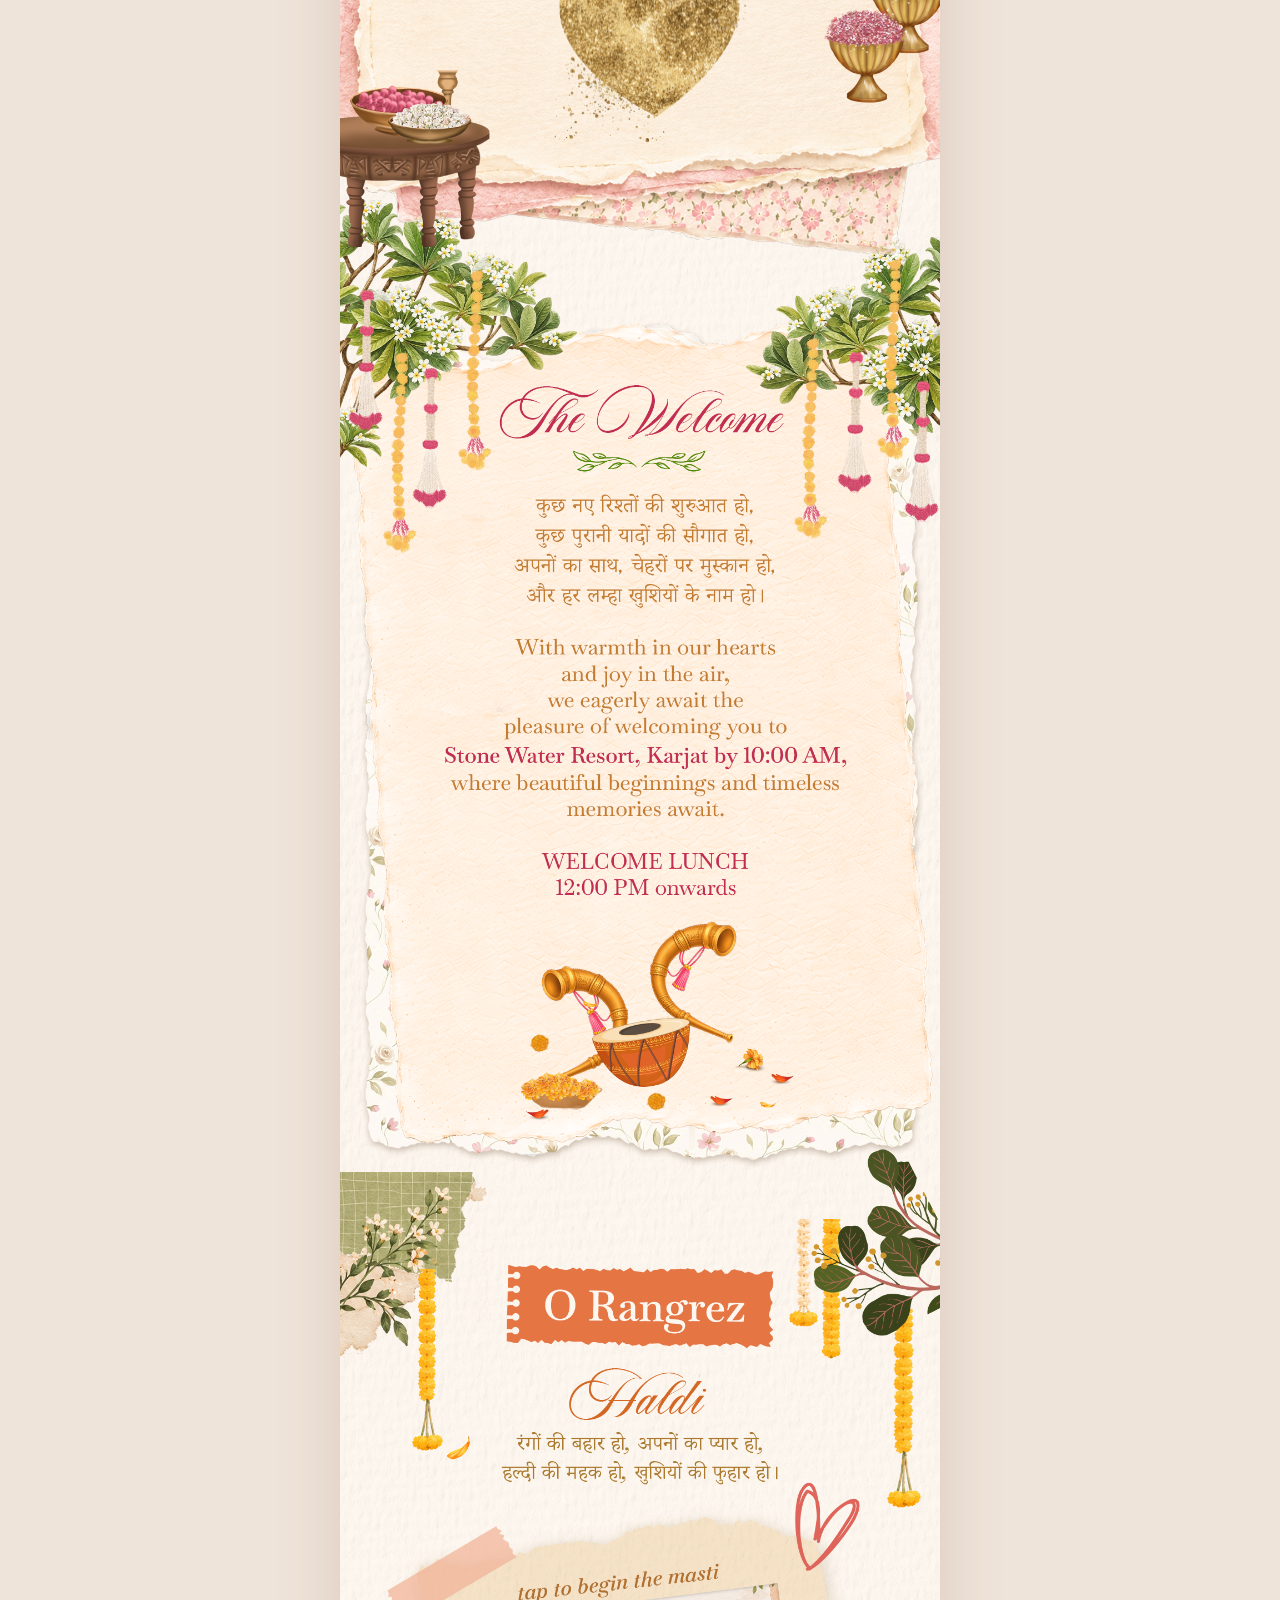
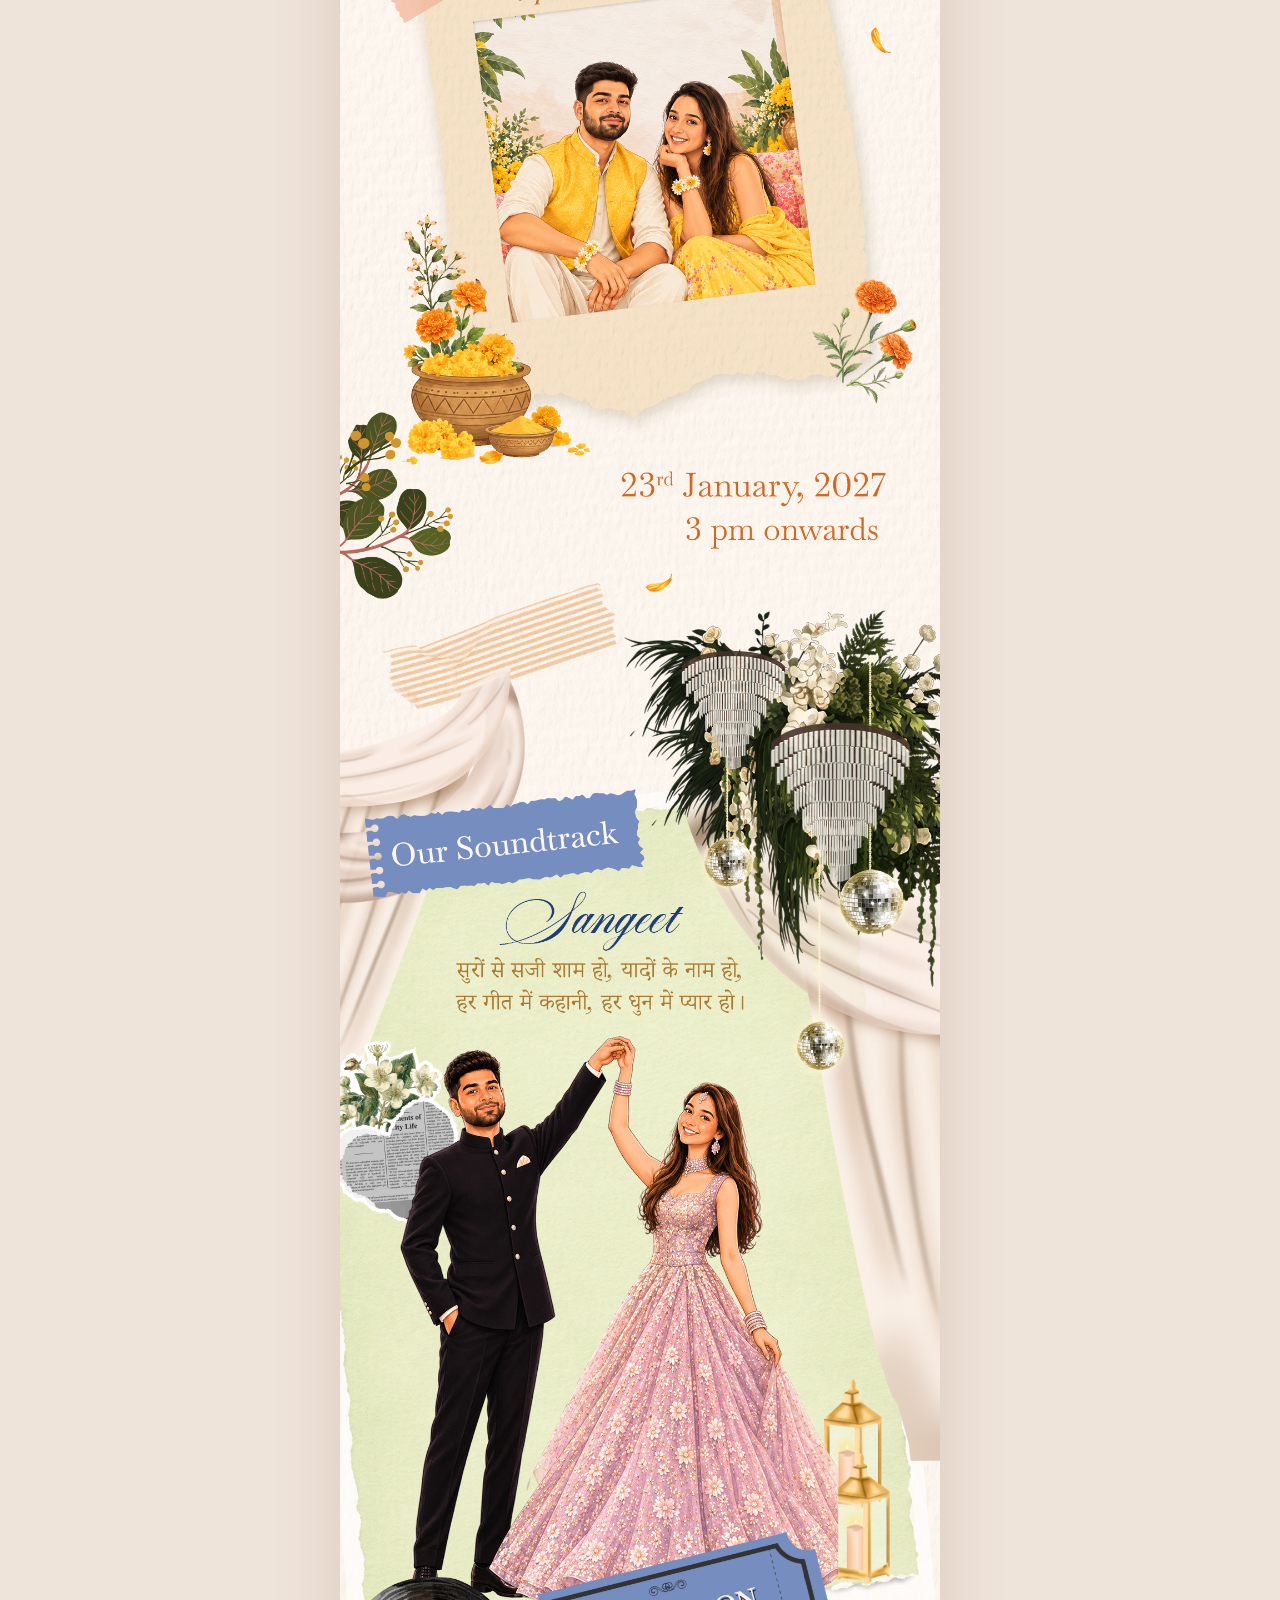
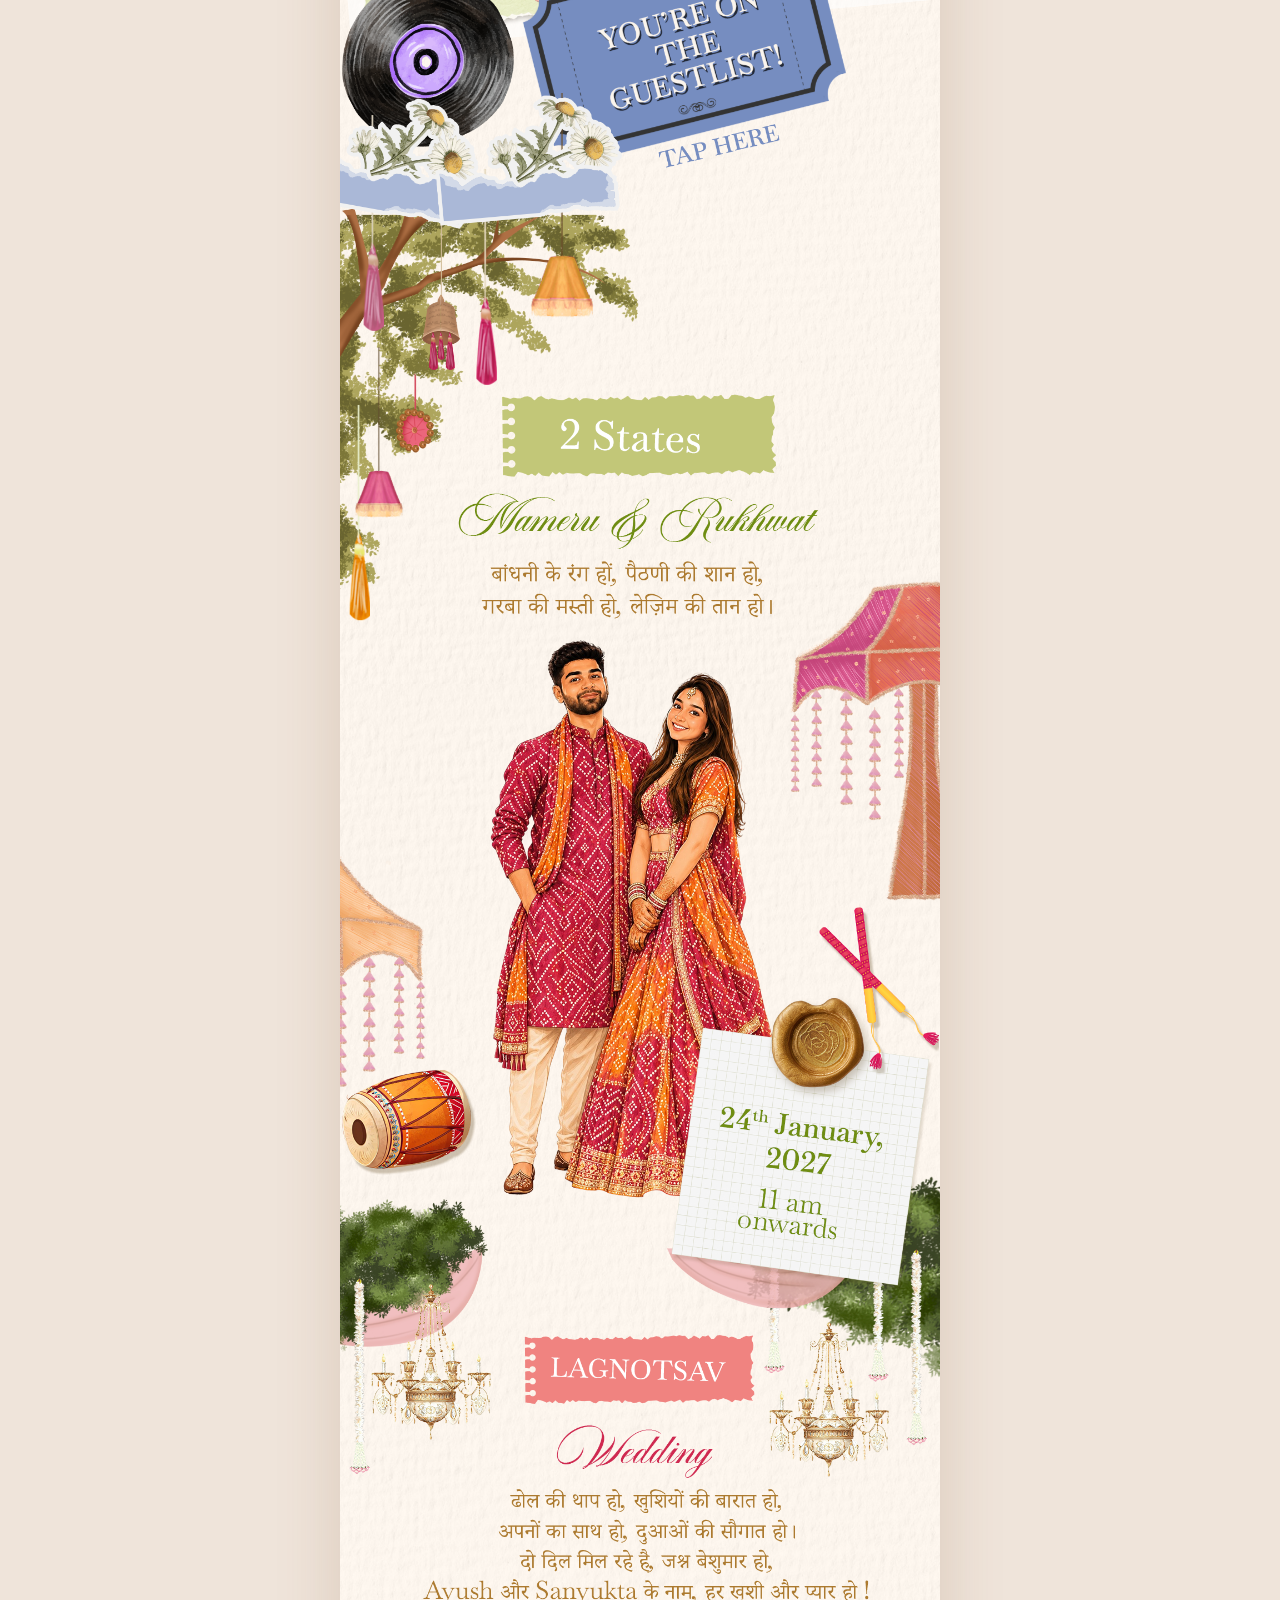
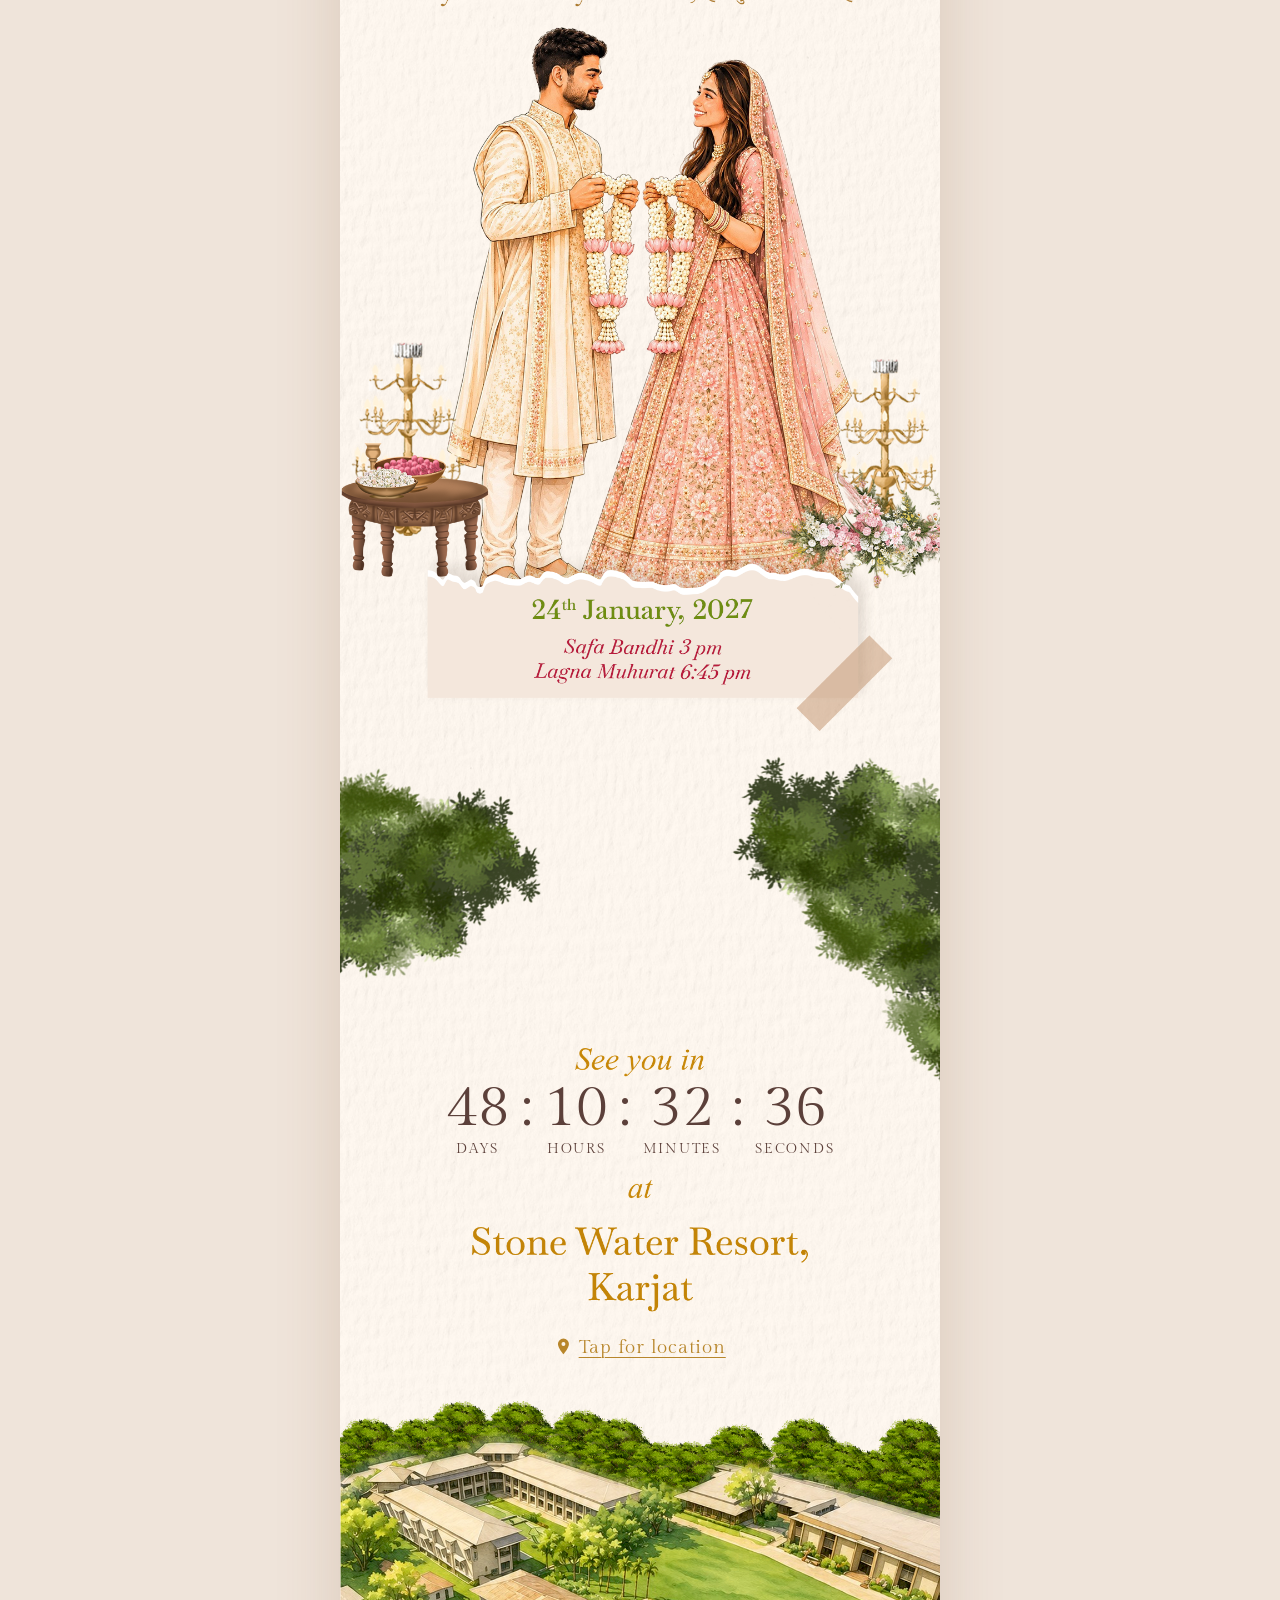
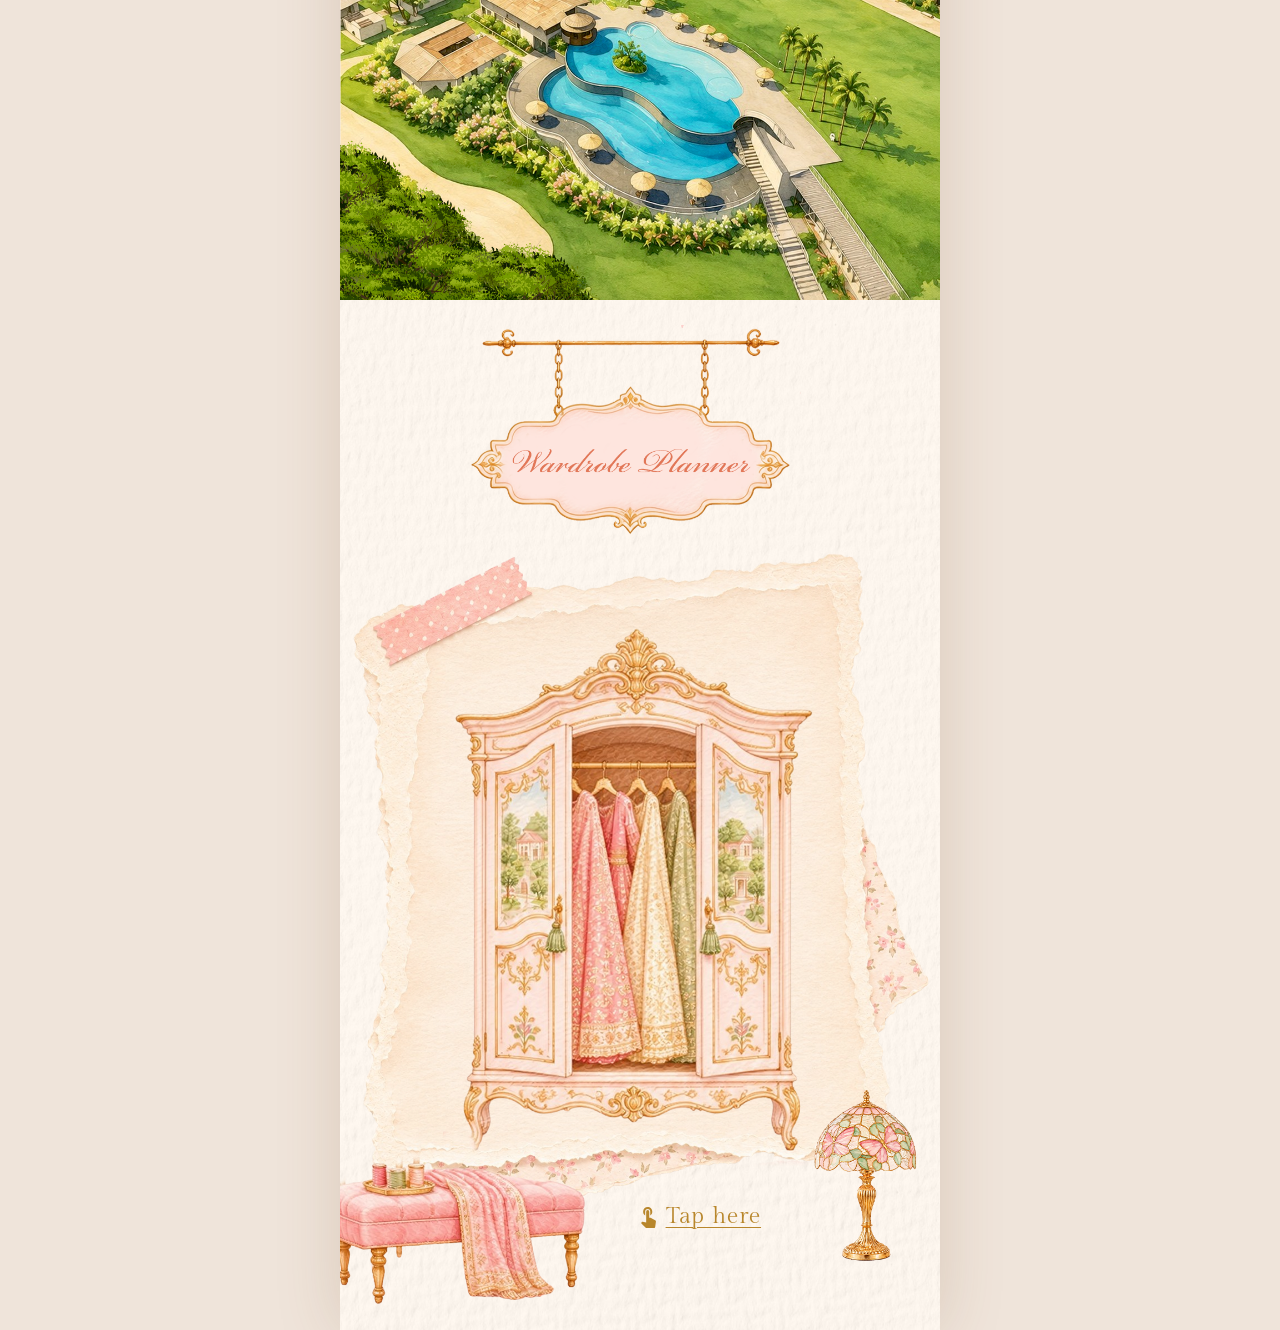
==== commit 4102317e: "chaneg in the code" ====
--- a/index.html
+++ b/index.html
@@ -9,7 +9,7 @@
   <link rel="preconnect" href="https://fonts.gstatic.com" crossorigin />
   <link href="https://fonts.googleapis.com/css2?family=Gilda+Display&display=swap" rel="stylesheet" />
   <!-- bump ?v= after every change so browsers load the new files instead of a cached copy -->
-  <link rel="stylesheet" href="style.css?v=25" />
+  <link rel="stylesheet" href="style.css?v=26" />
 </head>
 <body class="intro-on">
 
@@ -35,8 +35,20 @@
   <main class="stage">
 
     <!-- ========== THE WELCOME (before Haldi; drawn under the invitation card so the card's torn edge overlaps it) ========== -->
-    <img class="el fade welcome" src="assets/welcome/welcome.jpg" style="--x:0; --y:3240; --w:1080;"
+    <!-- positions measured against the client's flat mockup by template matching -->
+    <img class="el fade" src="assets/welcome/welcome.png" style="--x:16; --y:3452; --w:1052;"
          alt="The Welcome · With warmth in our hearts and joy in the air, we eagerly await the pleasure of welcoming you to Stone Water Resort, Karjat by 10:00 AM · Welcome Lunch 12:00 PM onwards" />
+    <img class="el tree-l" src="assets/welcome/left-tree.png"  style="--x:-50; --y:3240; --w:477;" alt="" />
+    <img class="el tree-r" src="assets/welcome/right-tree.png" style="--x:730; --y:3302; --w:477;" alt="" />
+    <!-- garlands hanging from the trees -->
+    <img class="el swing"    src="assets/welcome/pink.png"   style="--x:14;   --y:3402; --w:63;" alt="" />
+    <img class="el swing d3" src="assets/welcome/yellow.png" style="--x:78;   --y:3514; --w:59;" alt="" />
+    <img class="el swing d2" src="assets/welcome/pink.png"   style="--x:130;  --y:3542; --w:63;" alt="" />
+    <img class="el swing"    src="assets/welcome/yellow.png" style="--x:212;  --y:3366; --w:59;" alt="" />
+    <img class="el swing d2" src="assets/welcome/yellow.png" style="--x:818;  --y:3488; --w:59;" alt="" />
+    <img class="el swing d3" src="assets/welcome/pink.png"   style="--x:894;  --y:3514; --w:63;" alt="" />
+    <img class="el swing"    src="assets/welcome/yellow.png" style="--x:966;  --y:3346; --w:59;" alt="" />
+    <img class="el swing d2" src="assets/welcome/pink.png"   style="--x:1016; --y:3566; --w:63;" alt="" />
 
     <!-- ========== HALDI (back layer: sits under the invitation card) ========== -->
     <img class="el fade" src="assets/haldi/haldi.png" style="--x:0; --y:4990; --w:992;"
@@ -141,6 +153,6 @@
 
   </main>
 
-  <script src="script.js?v=25"></script>
+  <script src="script.js?v=26"></script>
 </body>
 </html>
--- a/style.css
+++ b/style.css
@@ -43,15 +43,7 @@
   width: calc(var(--w) * var(--px));
   height: auto;
 }
-.el[style*="--h"] { height: calc(var(--h) * var(--px)); }
-
-/* The Welcome page is a flat JPG with its own paper background (same tone as main-bg):
-   soften its top/bottom edges so the trees and paper blend into the invite. */
-.welcome {
-  -webkit-mask-image: linear-gradient(to bottom, transparent 0, #000 6%, #000 94%, transparent 100%);
-          mask-image: linear-gradient(to bottom, transparent 0, #000 6%, #000 94%, transparent 100%);
-}
-img.el { pointer-events: none; }
+.el[style*="--h"] { height: calc(var(--h) * var(--px)); }img.el { pointer-events: none; }
 
 /* =========================================================
    Motion (subtle, so placement stays true to the design)
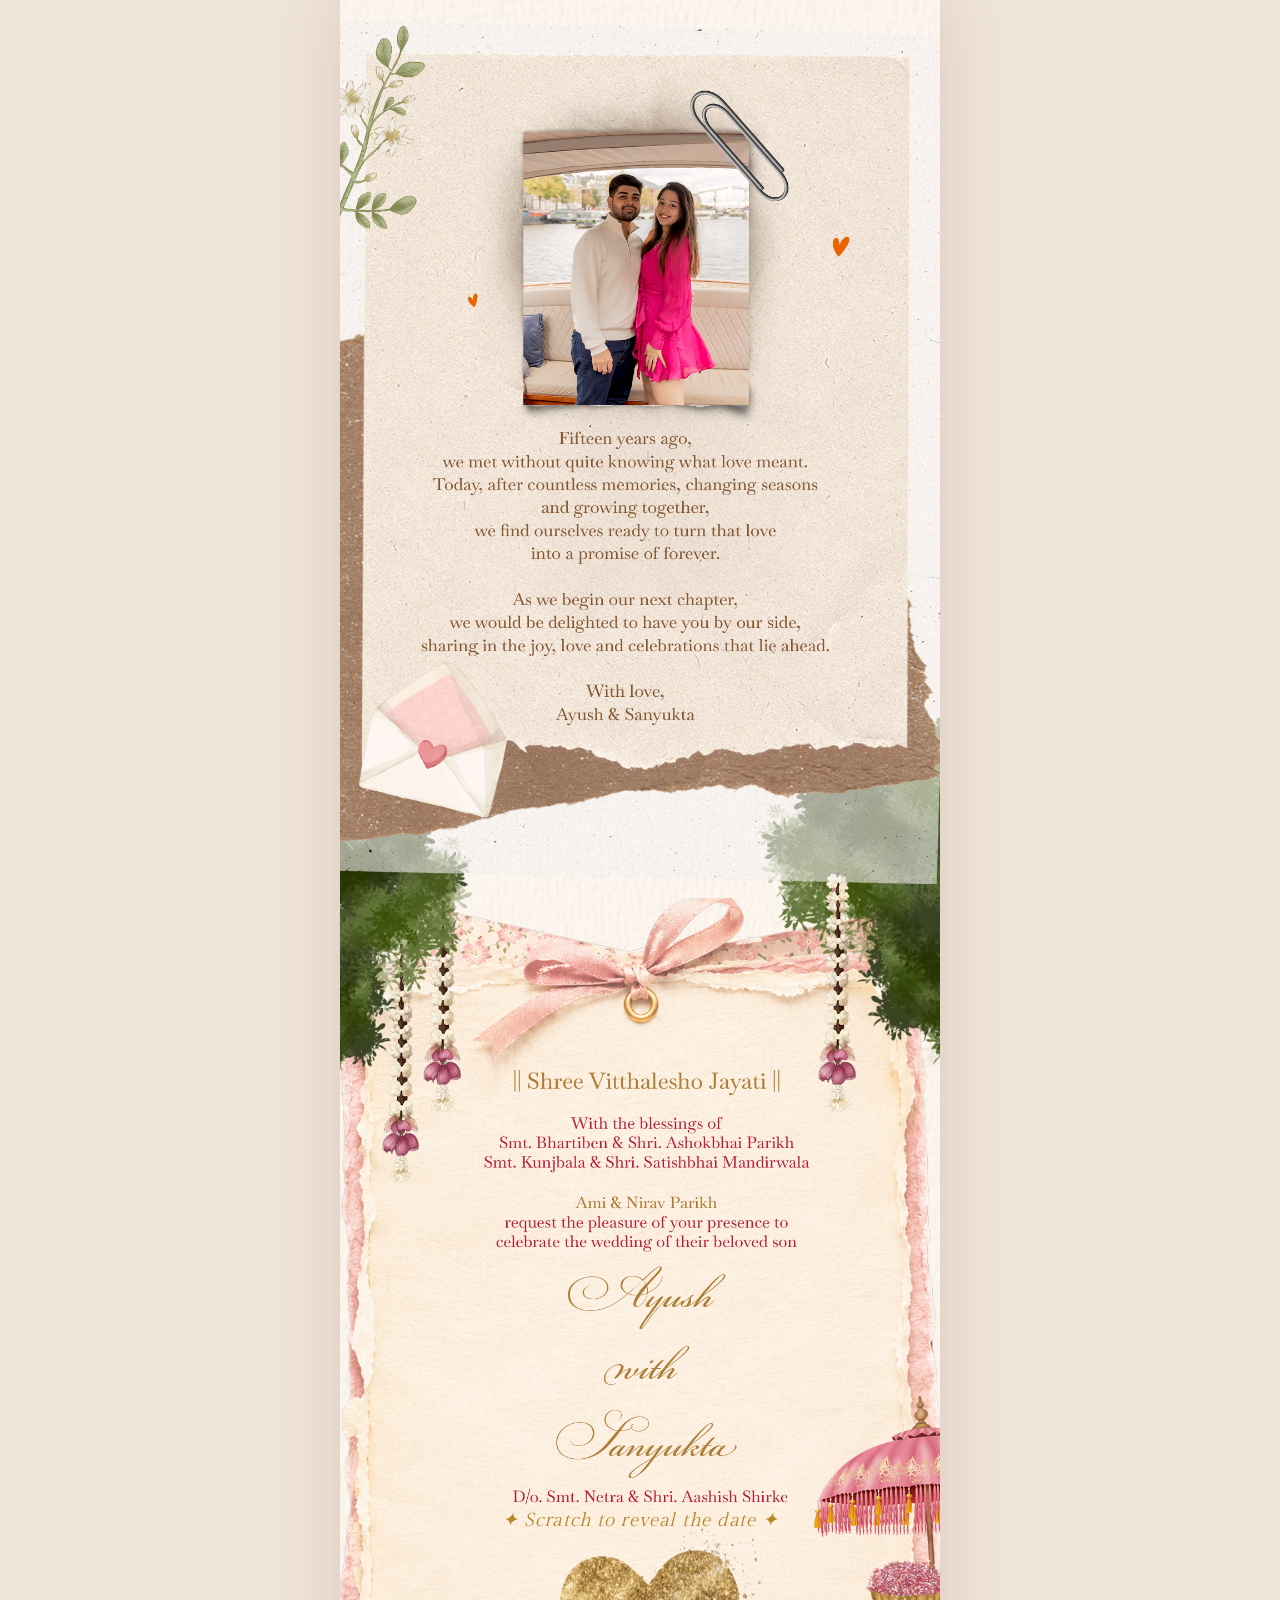
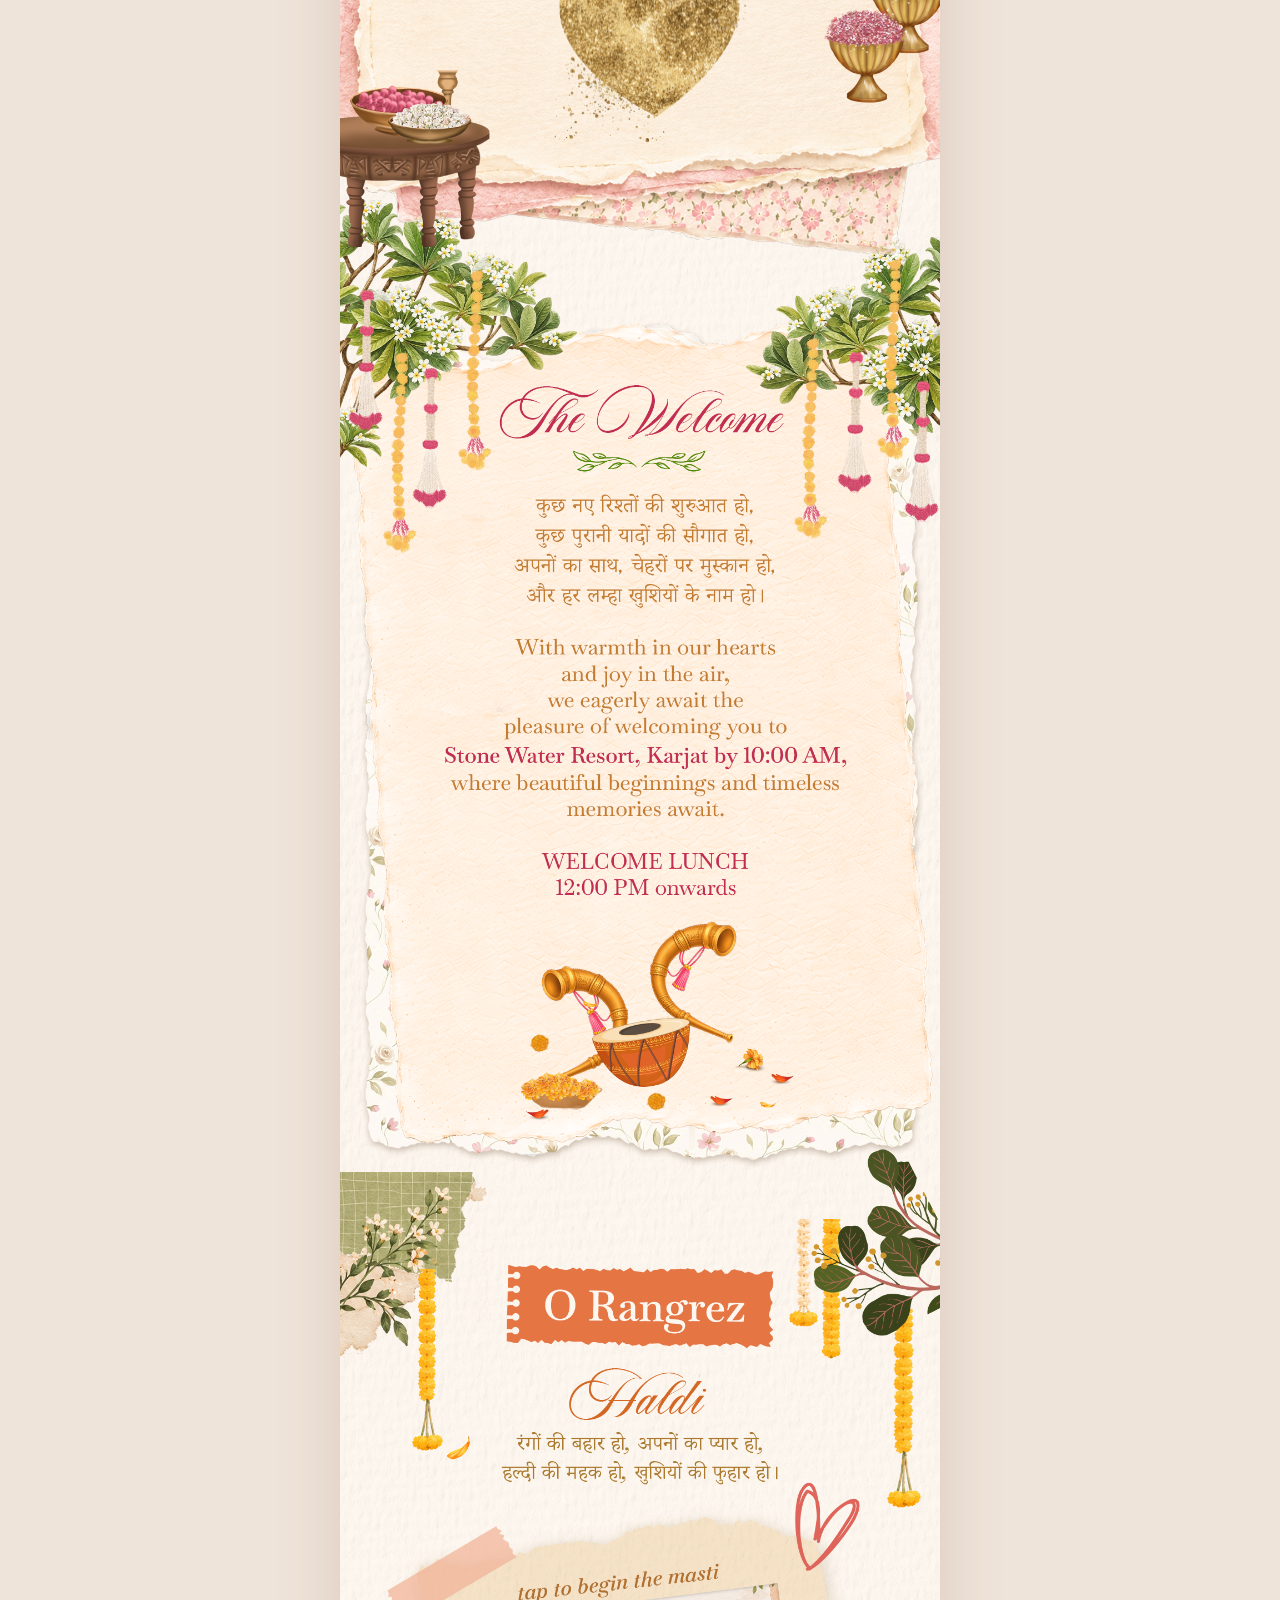
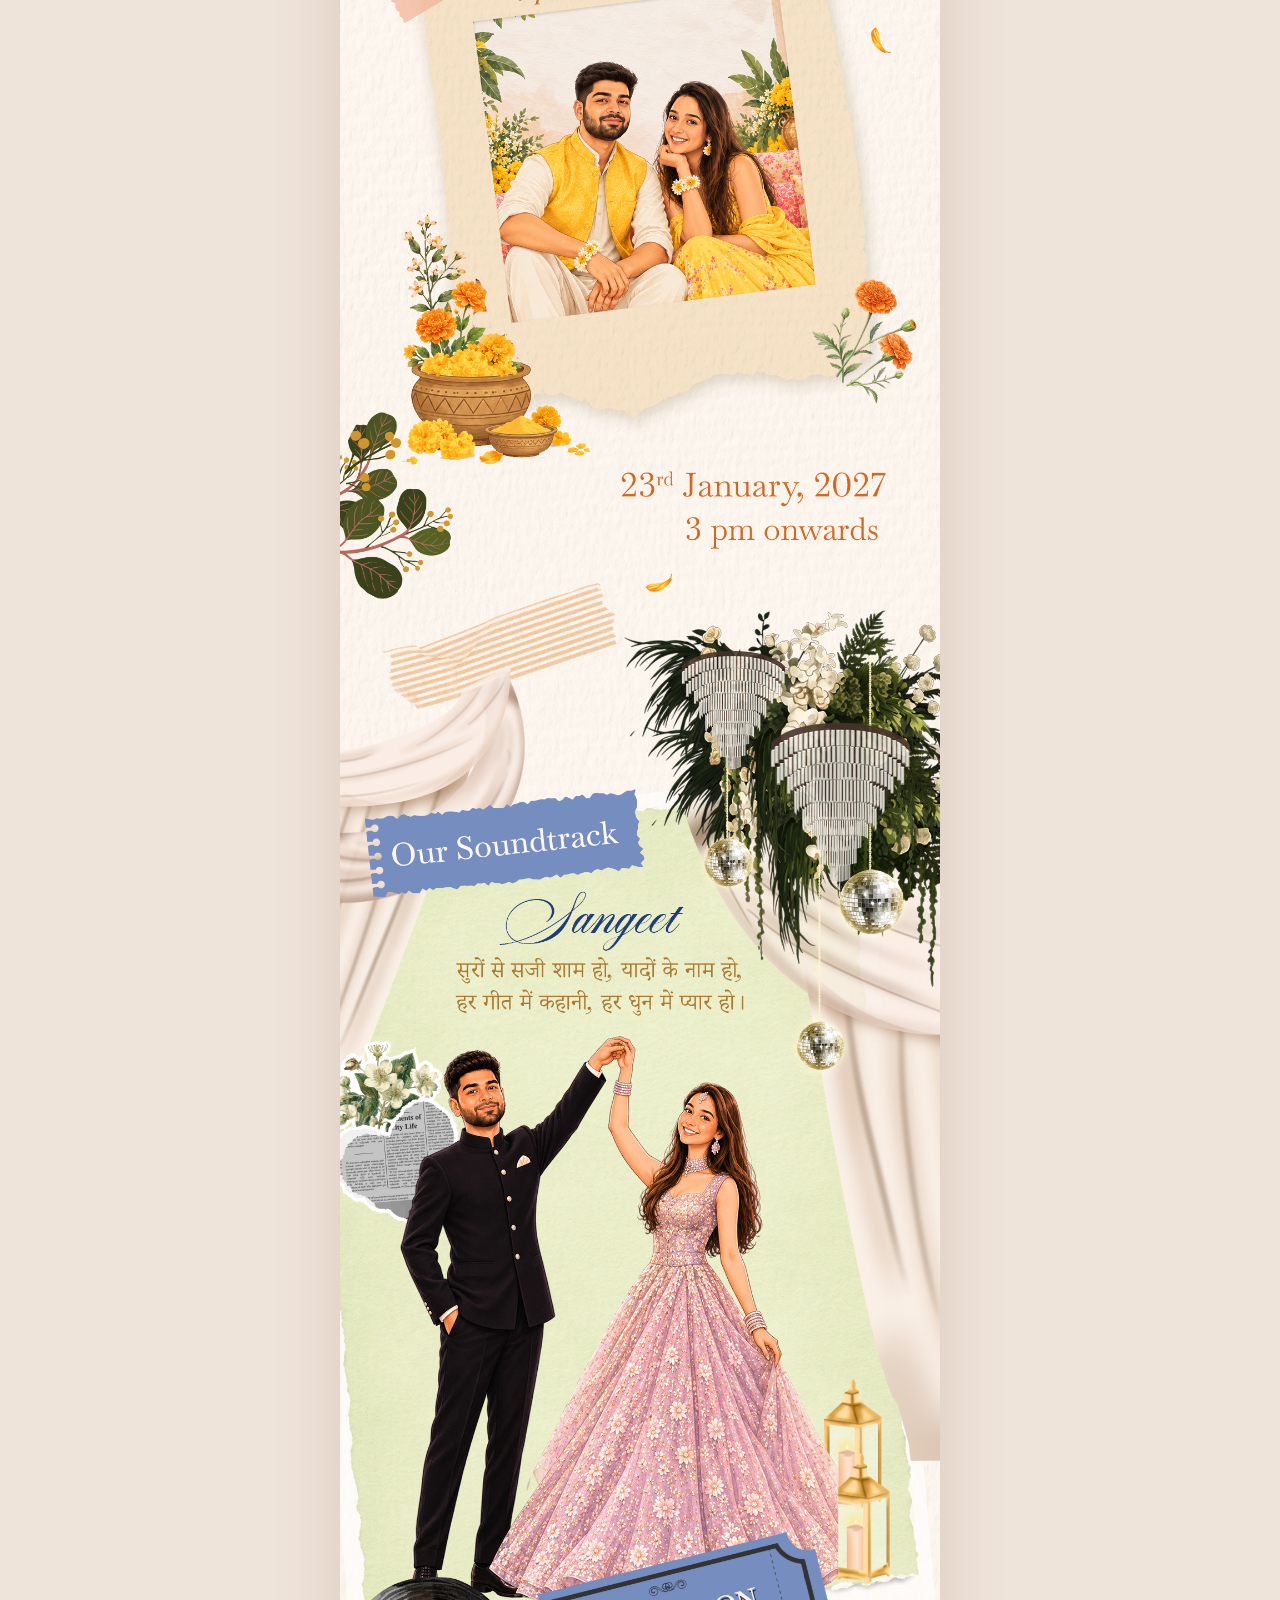
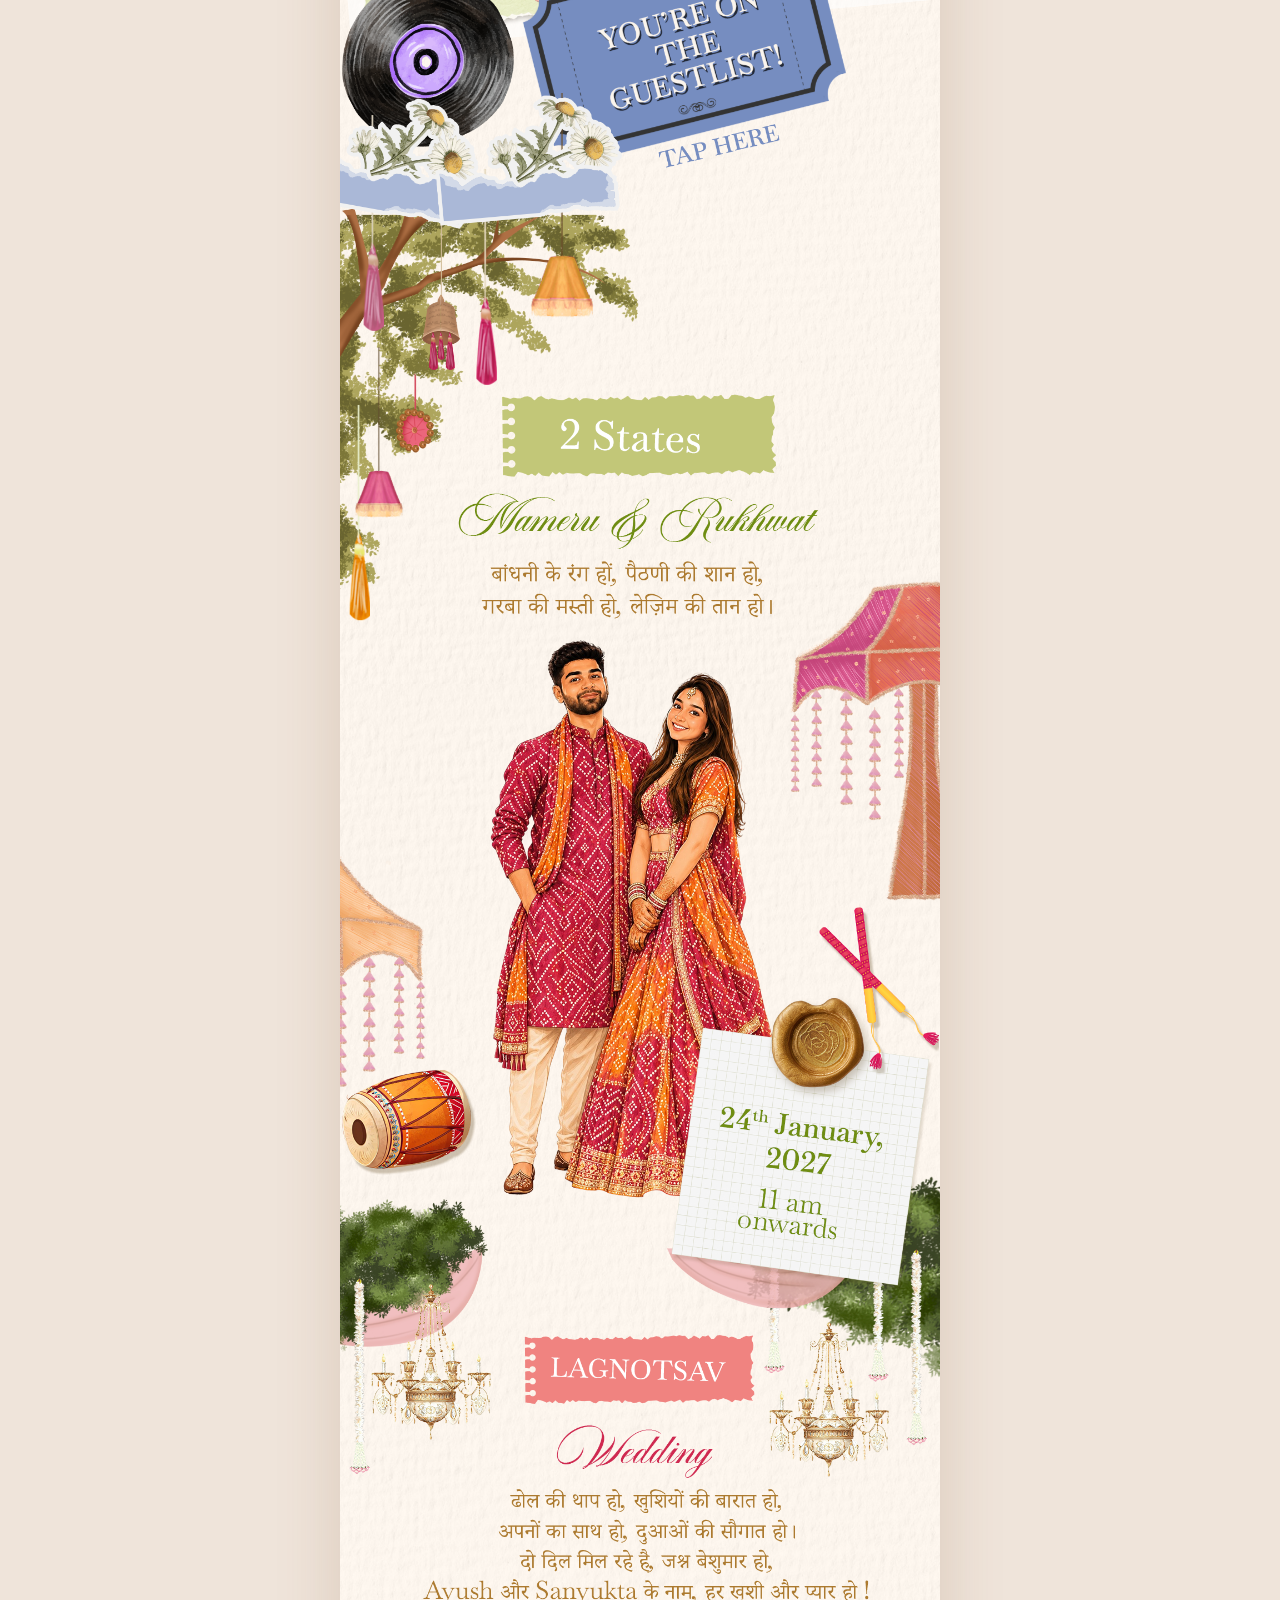
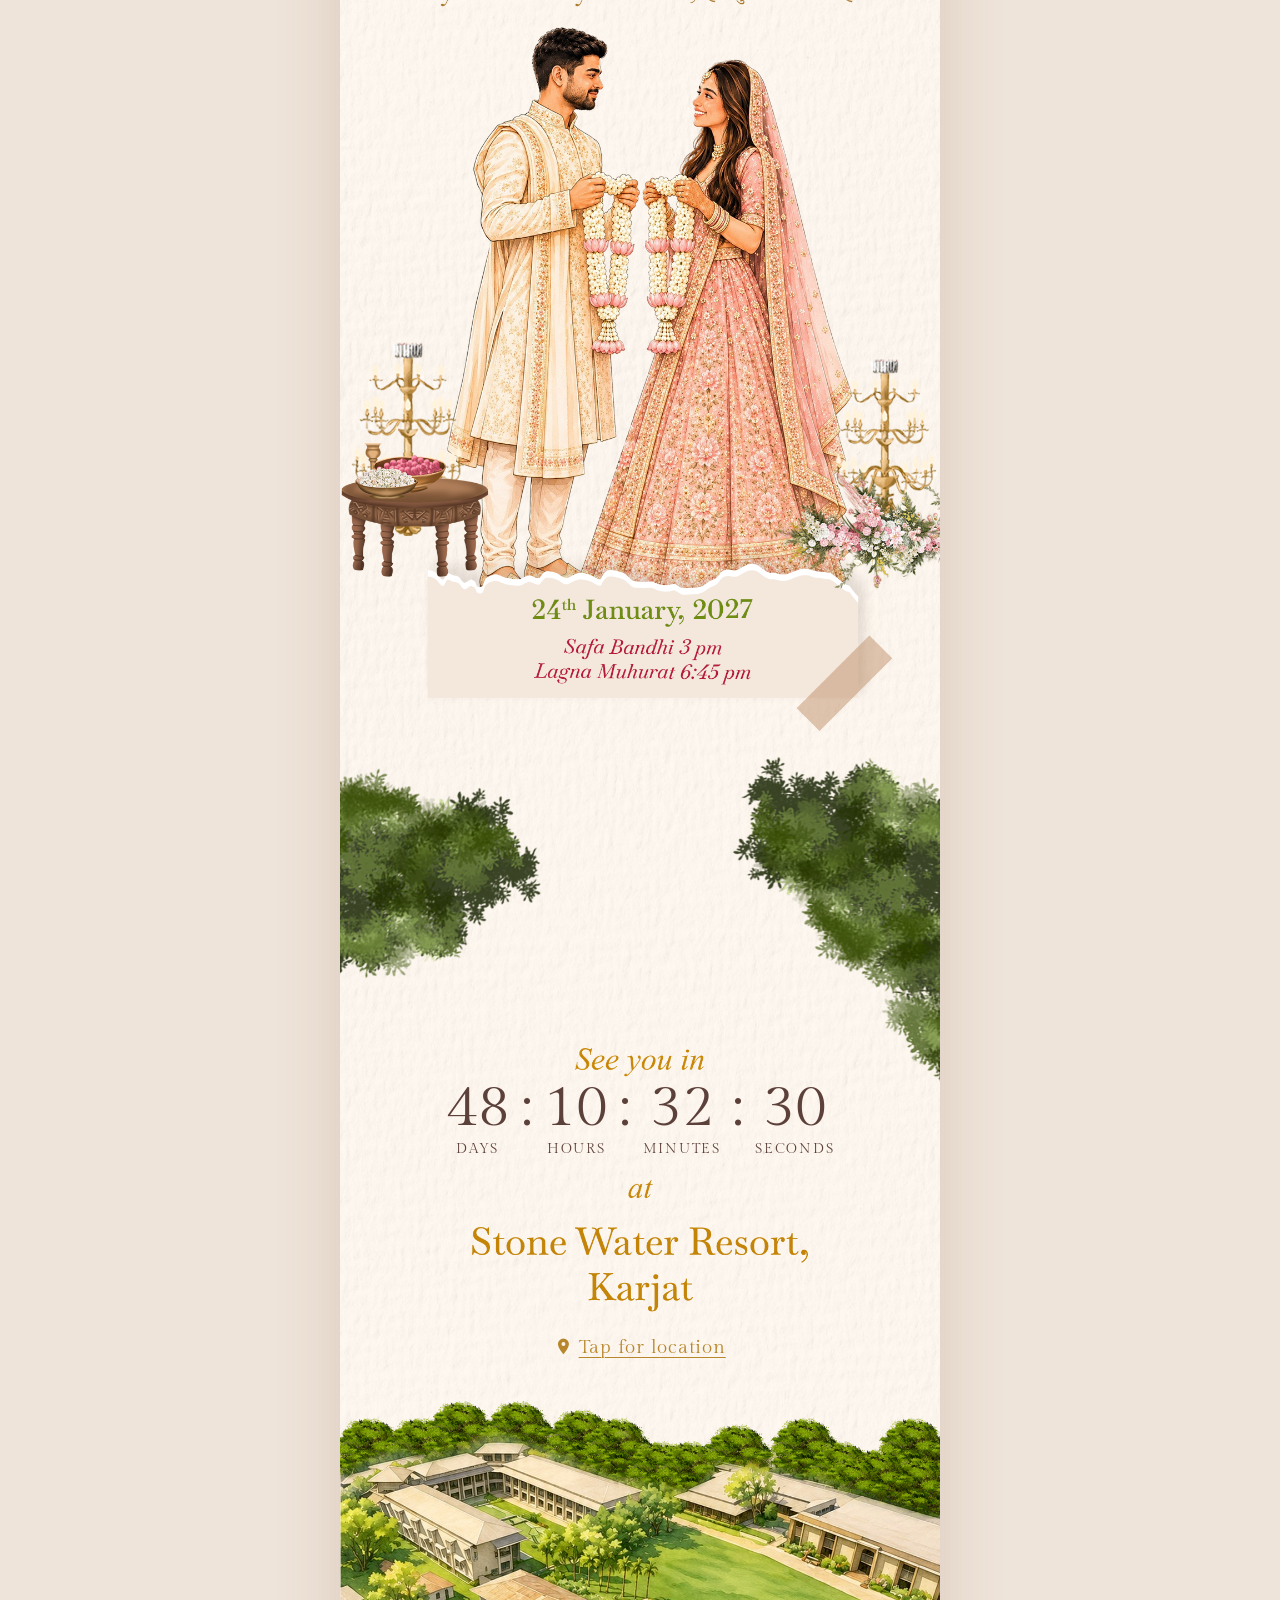
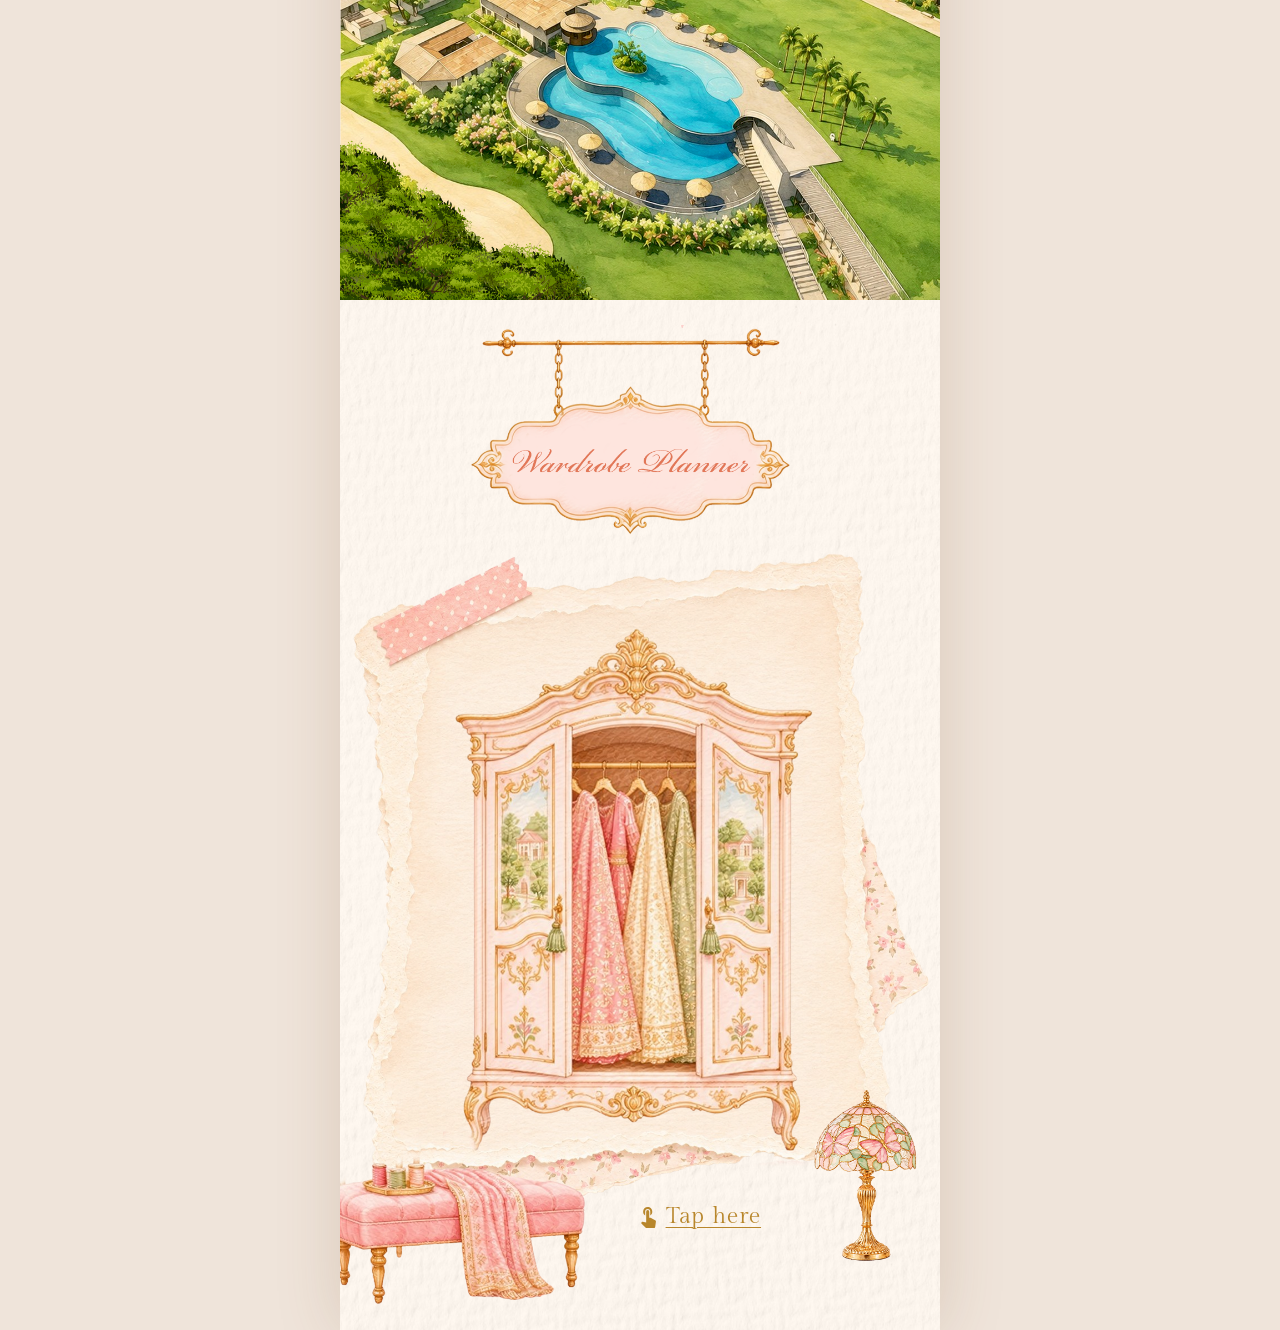
==== commit 05712c3f: "Add style guide page with music; planner taps open it instead of the PDF Co-Authored-By: Claude Opus" ====
--- a/index.html
+++ b/index.html
@@ -9,7 +9,7 @@
   <link rel="preconnect" href="https://fonts.gstatic.com" crossorigin />
   <link href="https://fonts.googleapis.com/css2?family=Gilda+Display&display=swap" rel="stylesheet" />
   <!-- bump ?v= after every change so browsers load the new files instead of a cached copy -->
-  <link rel="stylesheet" href="style.css?v=26" />
+  <link rel="stylesheet" href="style.css?v=27" />
 </head>
 <body class="intro-on">
 
@@ -117,7 +117,7 @@
     <img class="el"          src="assets/sangeet/flower.png" style="--x:0; --y:8811; --w:508;" alt="" />
 
   
-    <!-- ========== VENUE (before the planner, so guests see it before leaving for the PDF) ========== -->
+    <!-- ========== VENUE (before the planner, so guests see it before opening the style guide) ========== -->
     <img class="el fade" src="assets/venue/venue-see-you.png" style="--x:0; --y:13406; --w:1080;"
          alt="See you in … at Stone Water Resort, Karjat" />
     <img class="el tree-l" src="assets/venue/tree1.png" style="--x:0;   --y:12903; --w:362;" alt="" />
@@ -153,6 +153,6 @@
 
   </main>
 
-  <script src="script.js?v=26"></script>
+  <script src="script.js?v=27"></script>
 </body>
 </html>
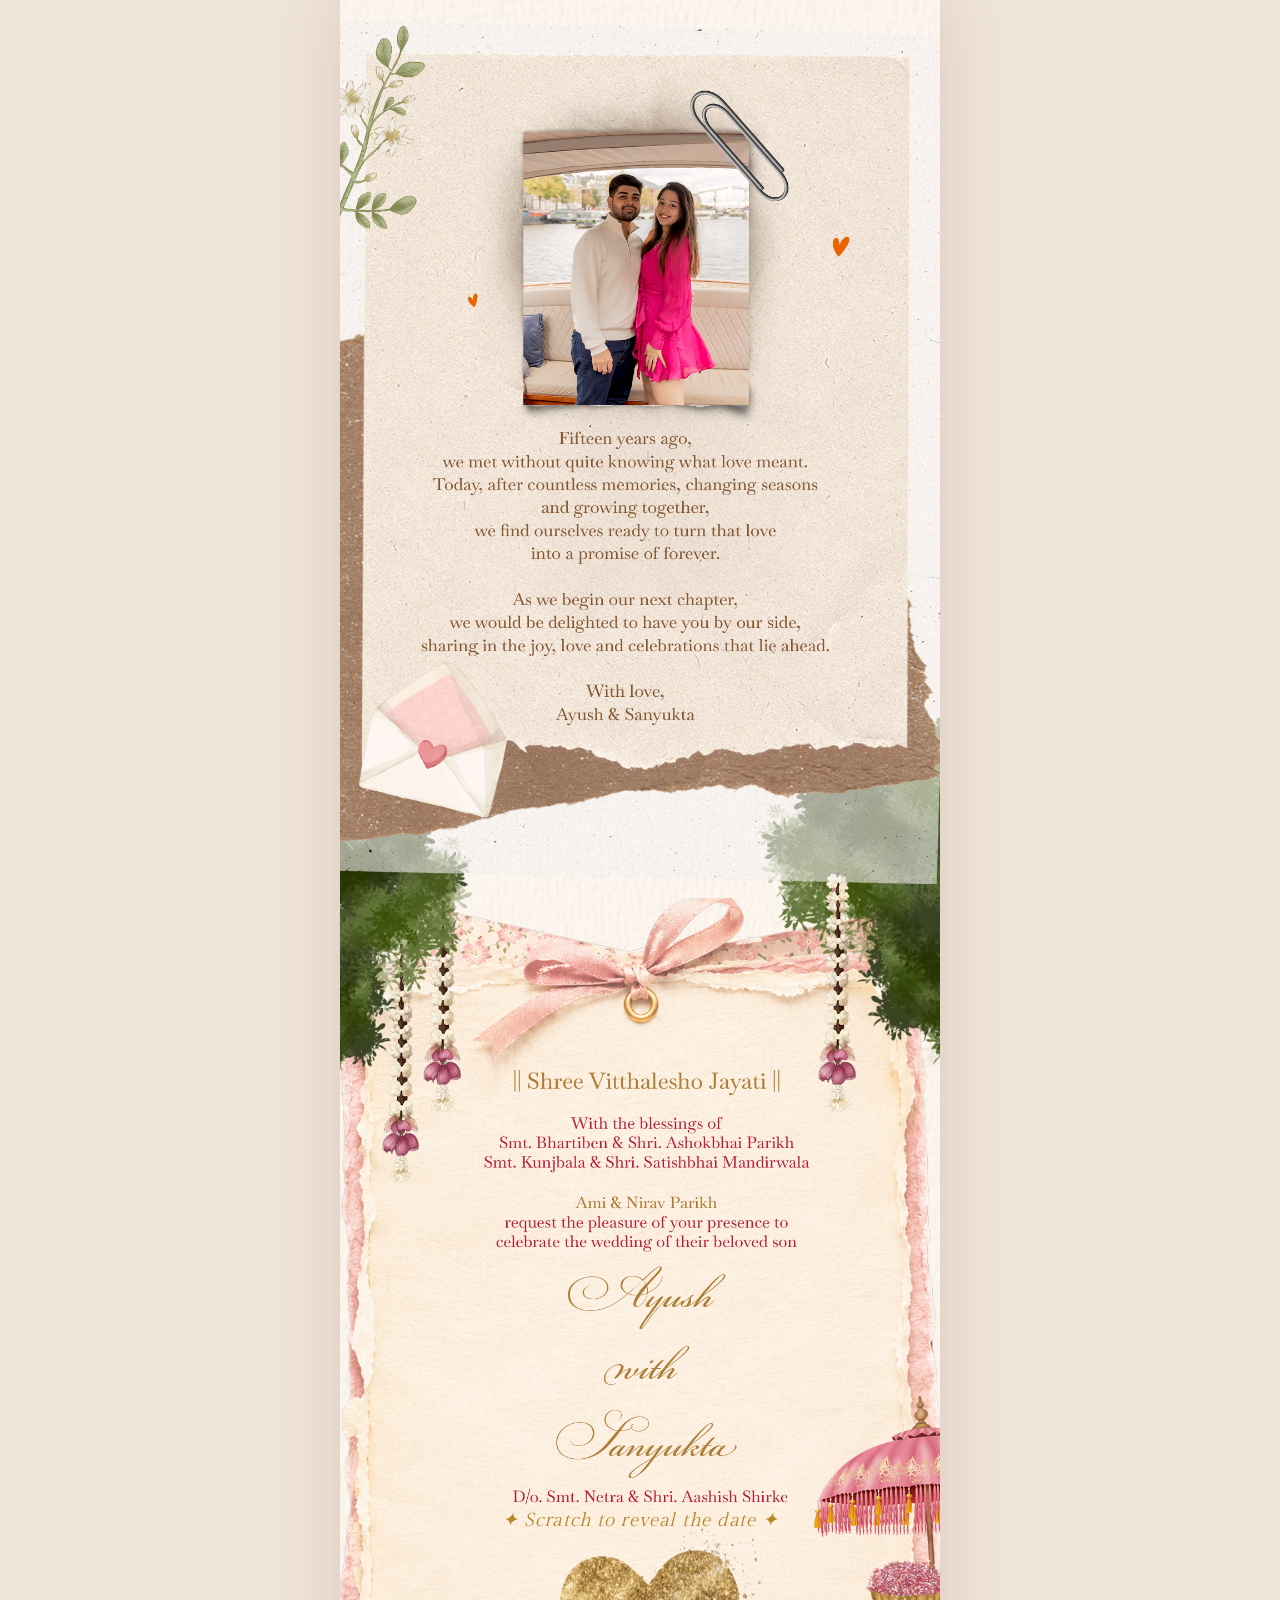
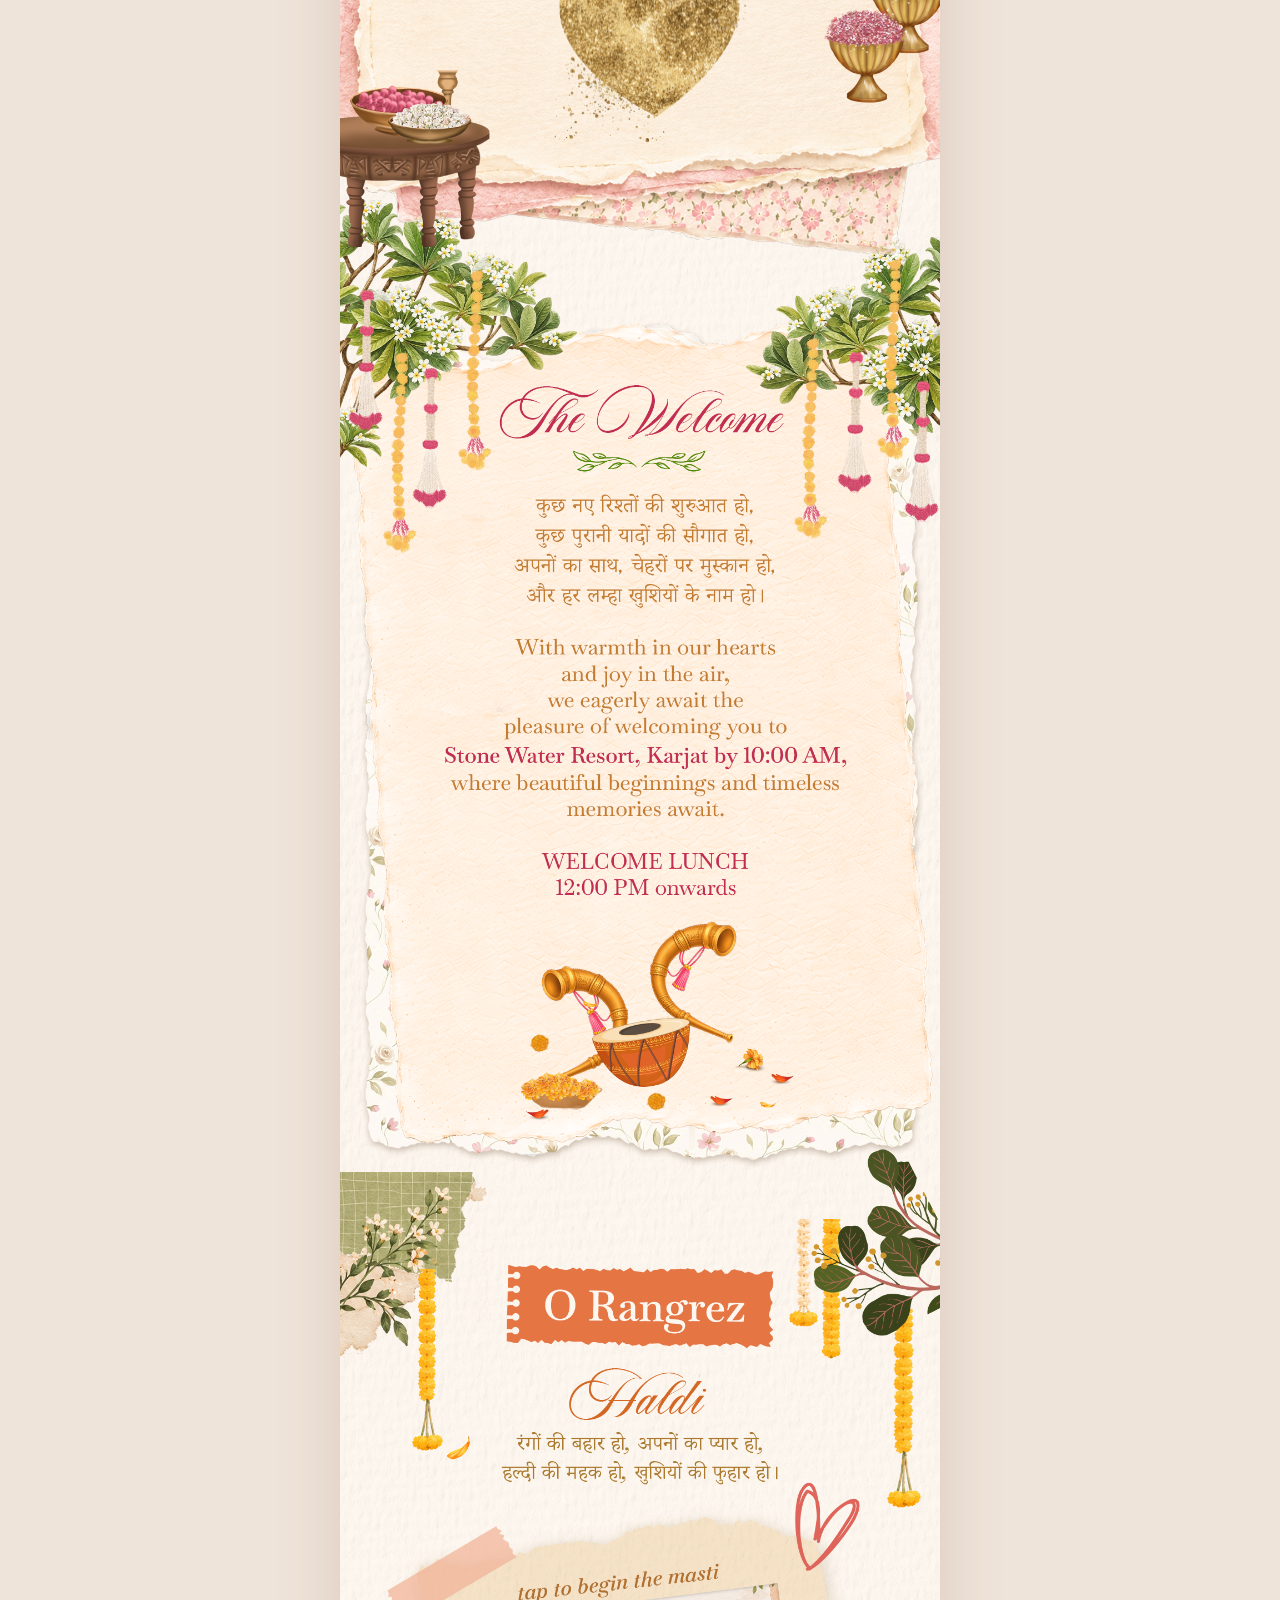
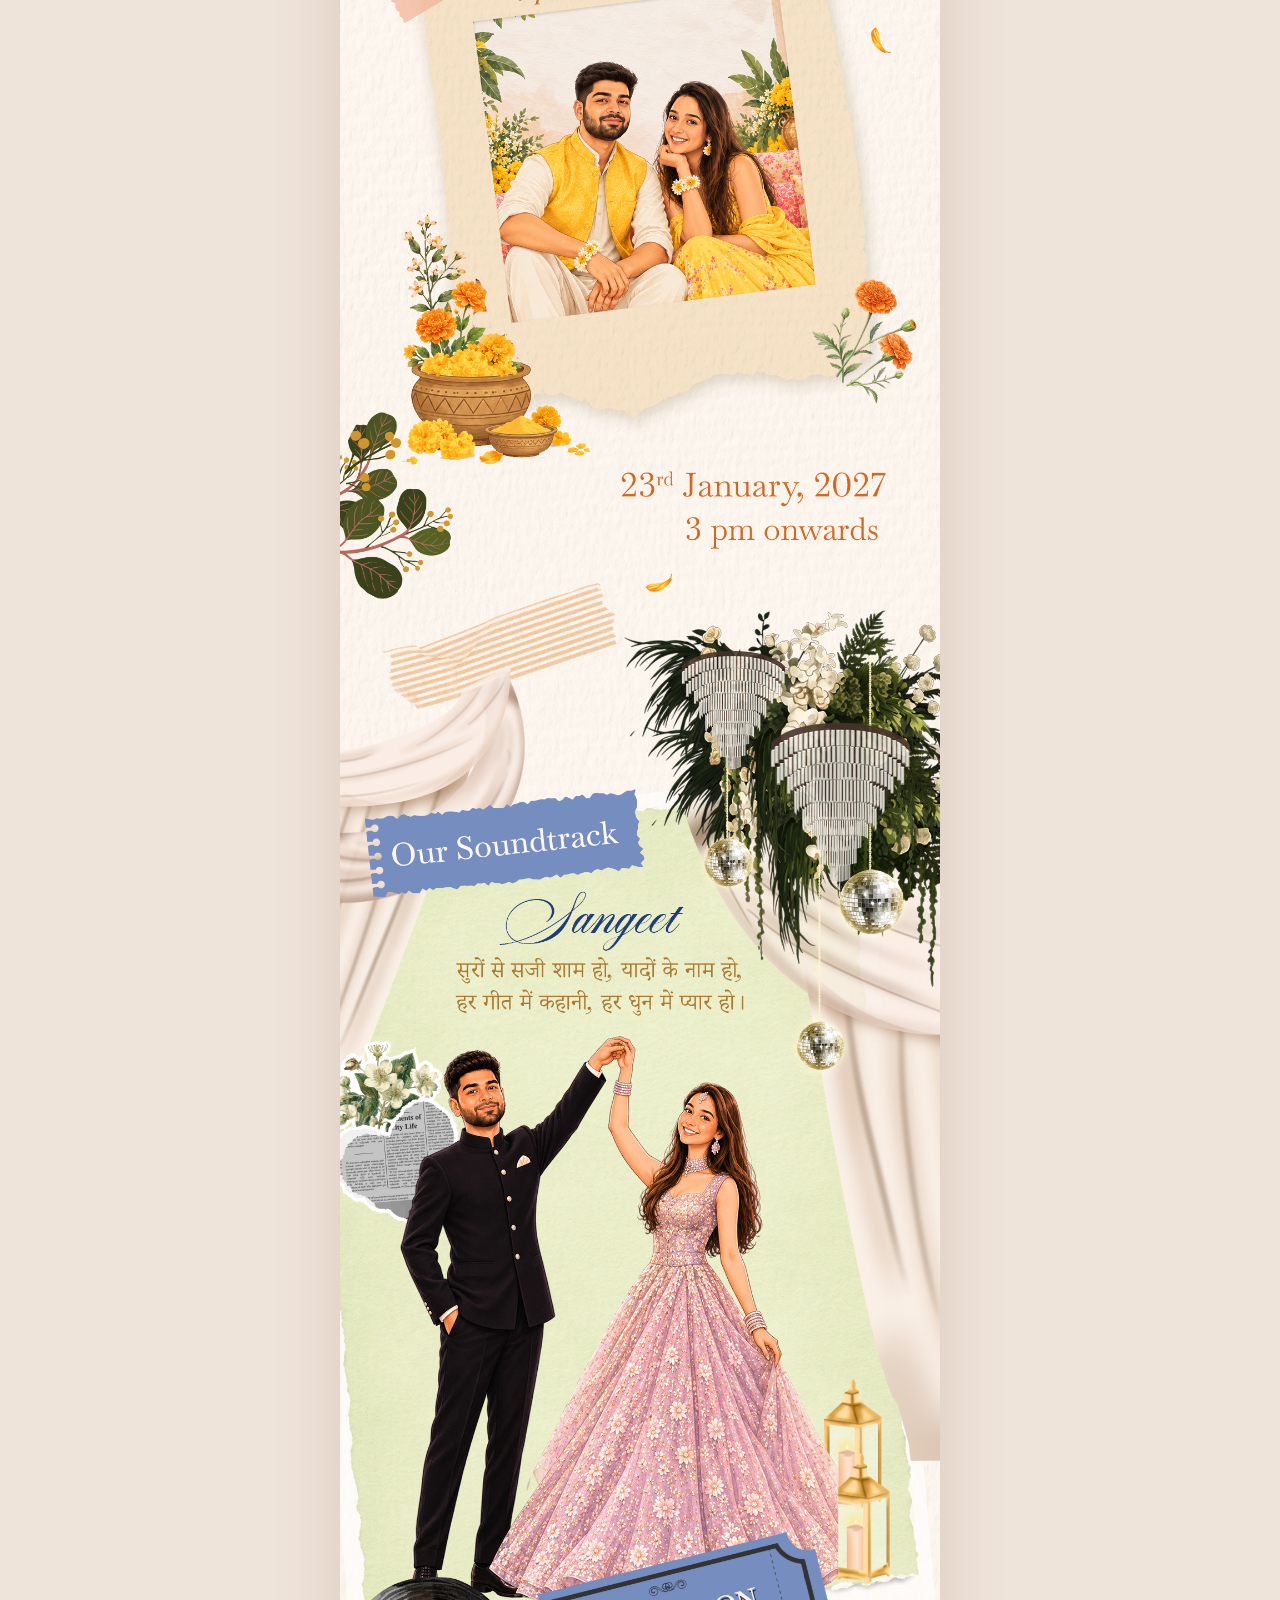
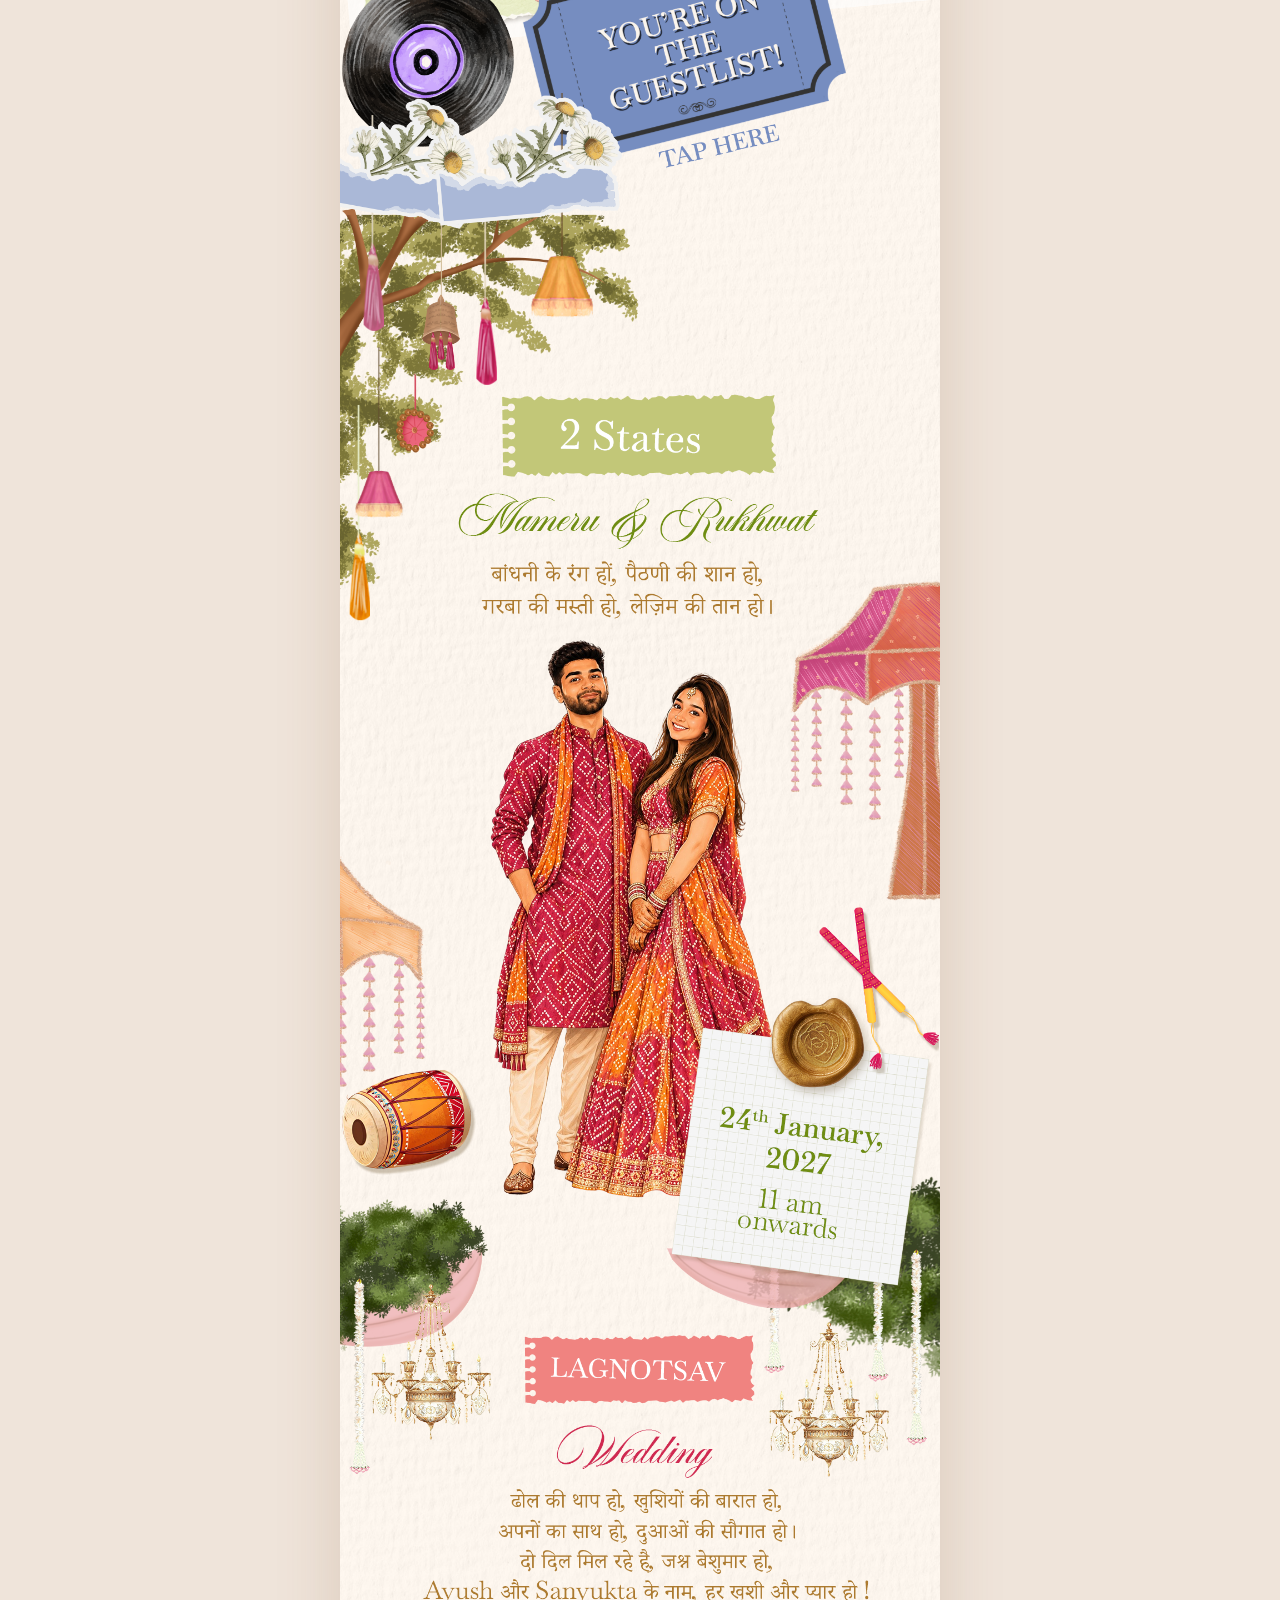
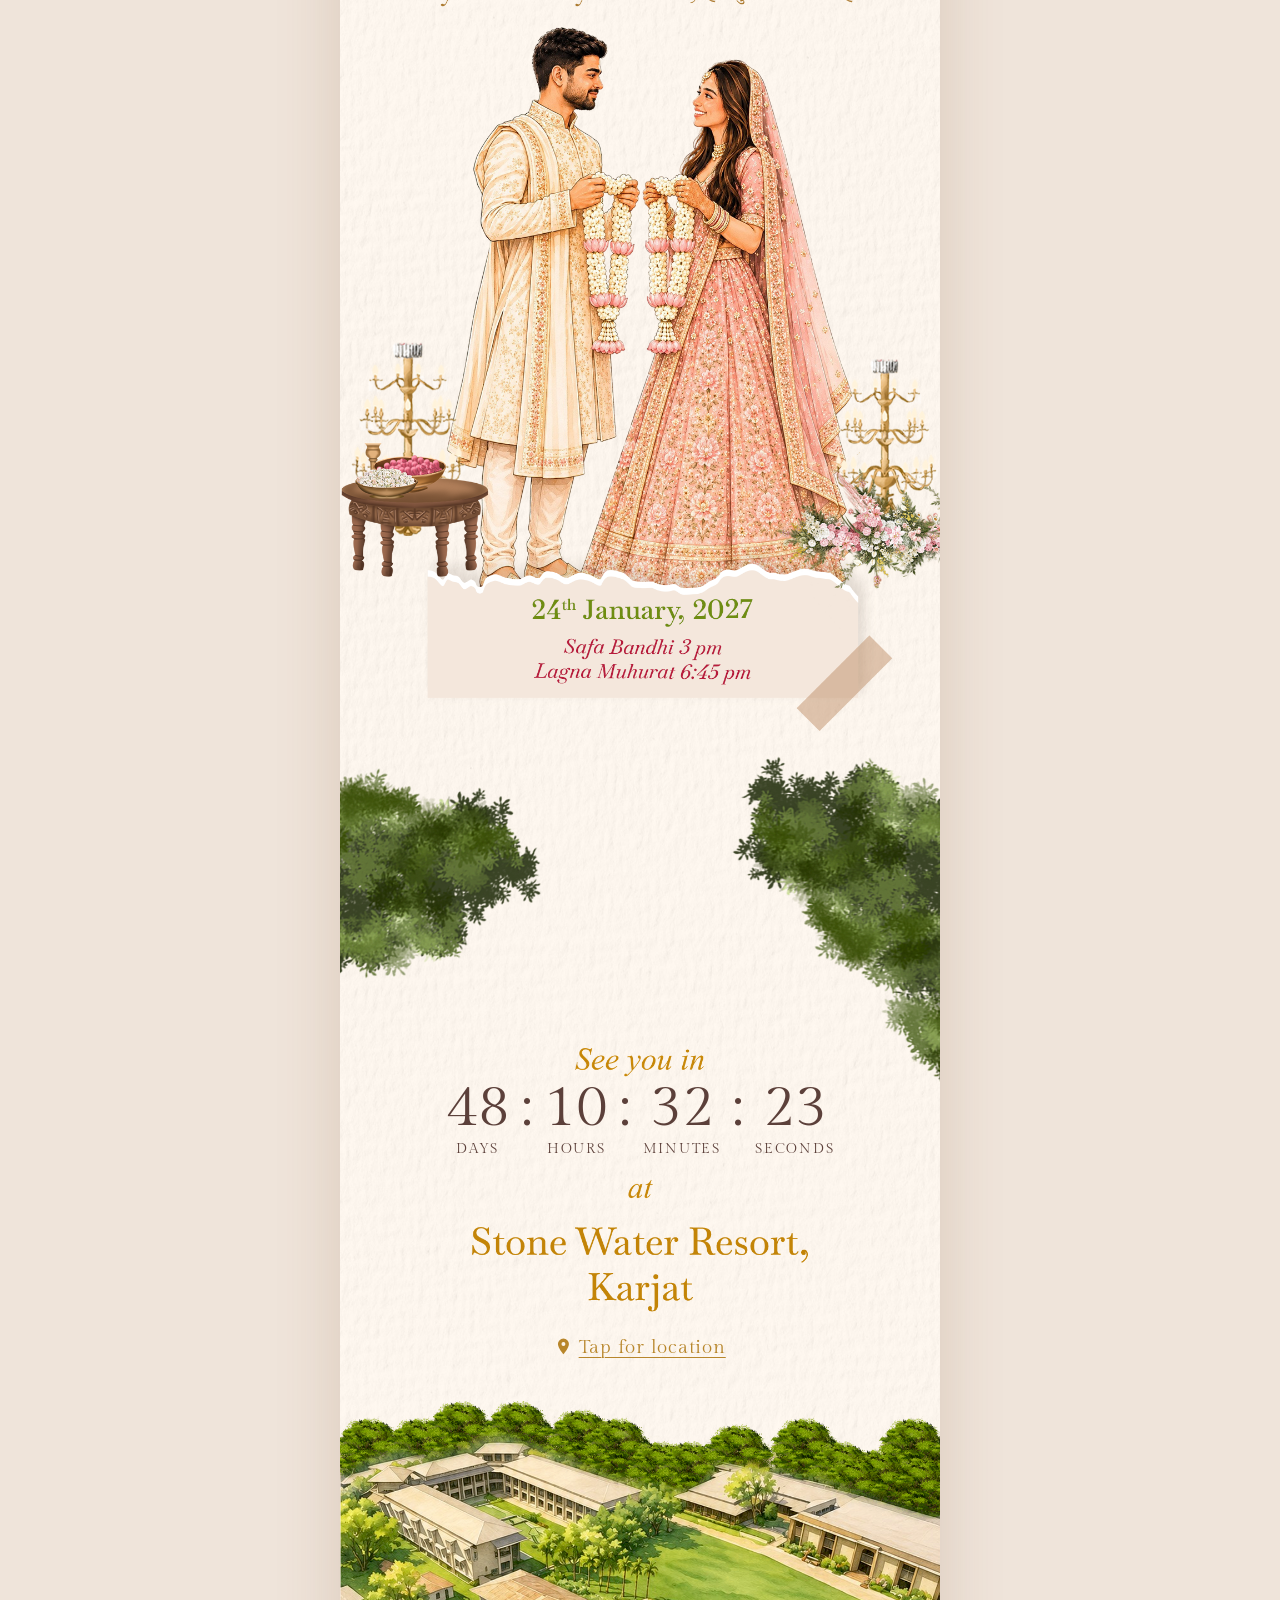
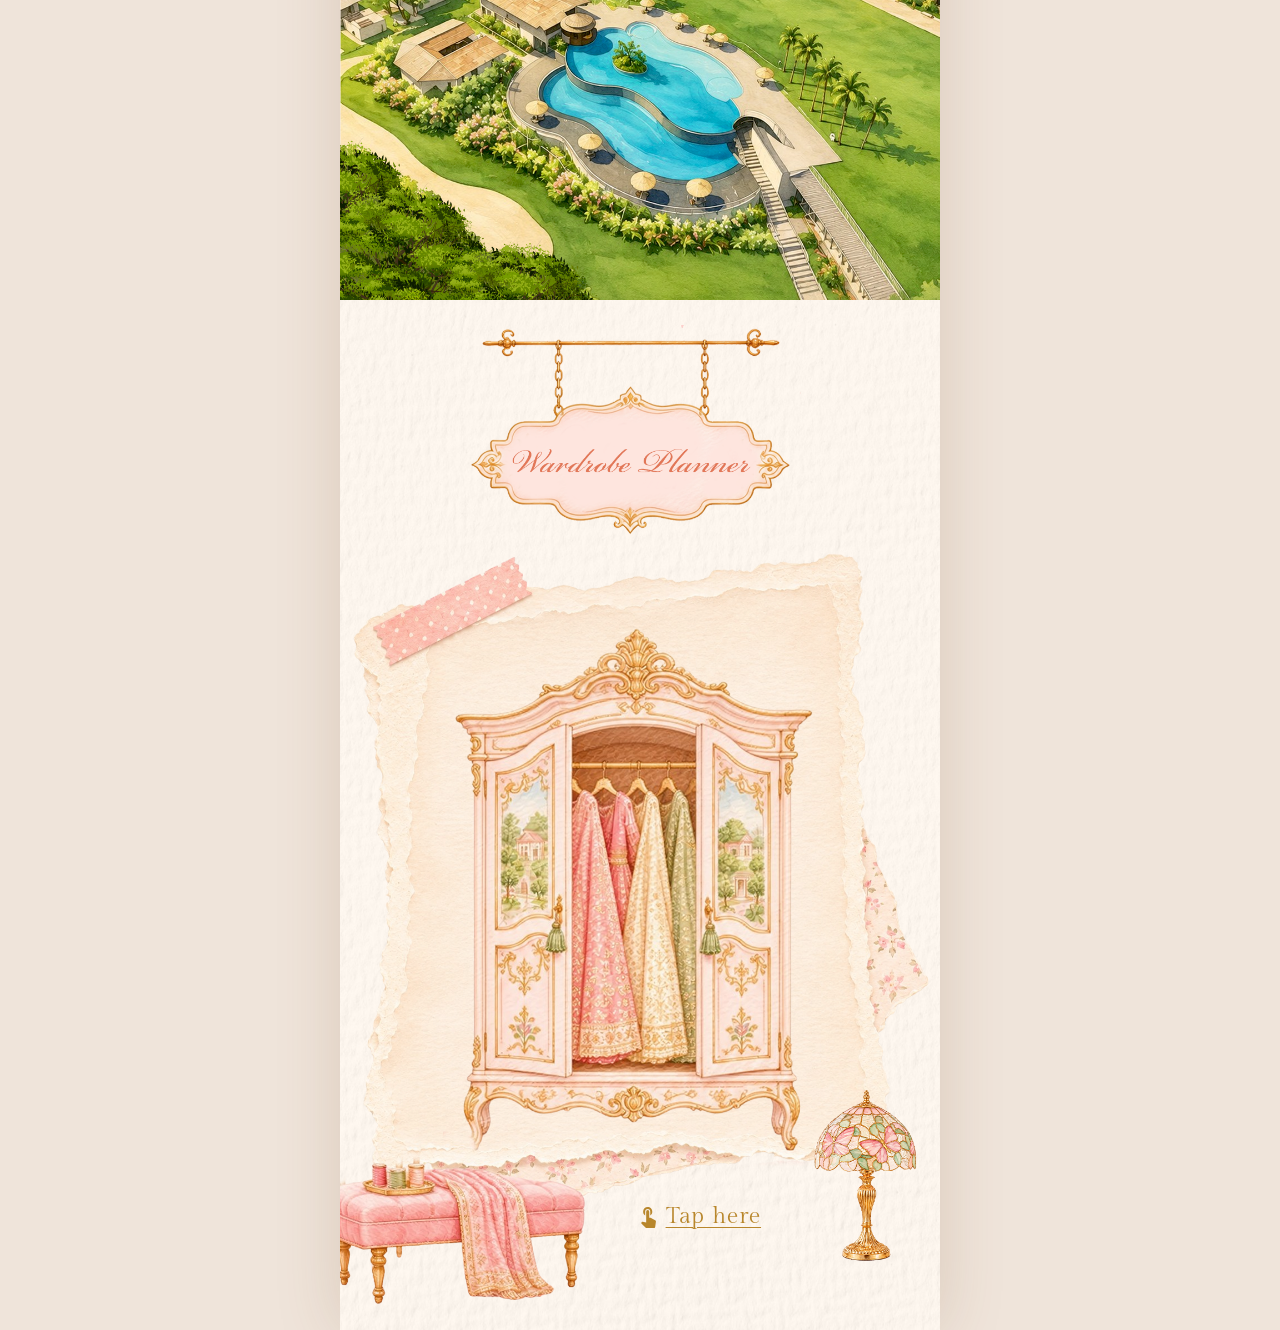
==== commit 2a5d2fee: "Open style guide on top of the invite and switch songs on the same player so music plays on phones C" ====
--- a/index.html
+++ b/index.html
@@ -9,7 +9,7 @@
   <link rel="preconnect" href="https://fonts.gstatic.com" crossorigin />
   <link href="https://fonts.googleapis.com/css2?family=Gilda+Display&display=swap" rel="stylesheet" />
   <!-- bump ?v= after every change so browsers load the new files instead of a cached copy -->
-  <link rel="stylesheet" href="style.css?v=27" />
+  <link rel="stylesheet" href="style.css?v=28" />
 </head>
 <body class="intro-on">
 
@@ -153,6 +153,6 @@
 
   </main>
 
-  <script src="script.js?v=27"></script>
+  <script src="script.js?v=28"></script>
 </body>
 </html>
--- a/style.css
+++ b/style.css
@@ -261,6 +261,28 @@
   content: ""; position: absolute; width: 26px; height: 2px; background: #fff; transform: rotate(-45deg);
 }
 
+/* style guide shown ON TOP of the invite (same page → music keeps working on phones) */
+body.guide-open { overflow: hidden; }
+.guide-overlay {
+  position: fixed; inset: 0; z-index: 48; /* just below the music button (50) */
+  overflow-y: auto; -webkit-overflow-scrolling: touch; overscroll-behavior: contain;
+  background: #f6e8e1;
+}
+.guide-overlay[hidden] { display: none; }
+.guide-pages { width: 100%; max-width: 560px; margin: 0 auto; box-shadow: 0 0 40px rgba(90, 59, 42, .12); }
+.guide-pages img {
+  display: block; width: 100%; height: auto;
+  aspect-ratio: 1080 / 1920; /* reserves space so nothing jumps while loading */
+  opacity: 0; transition: opacity .8s ease;
+}
+.guide-pages img.in { opacity: 1; }
+.guide-back {
+  position: fixed; left: 14px; top: 14px; z-index: 1;
+  padding: 8px 14px; border-radius: 999px;
+  background: rgba(60, 40, 20, .6); color: #fff; font-size: 13px; letter-spacing: .04em;
+  box-shadow: 0 2px 8px rgba(0, 0, 0, .2);
+}
+
 .toast {
   position: fixed; left: 50%; bottom: 24px; z-index: 50;
   transform: translate(-50%, 20px);
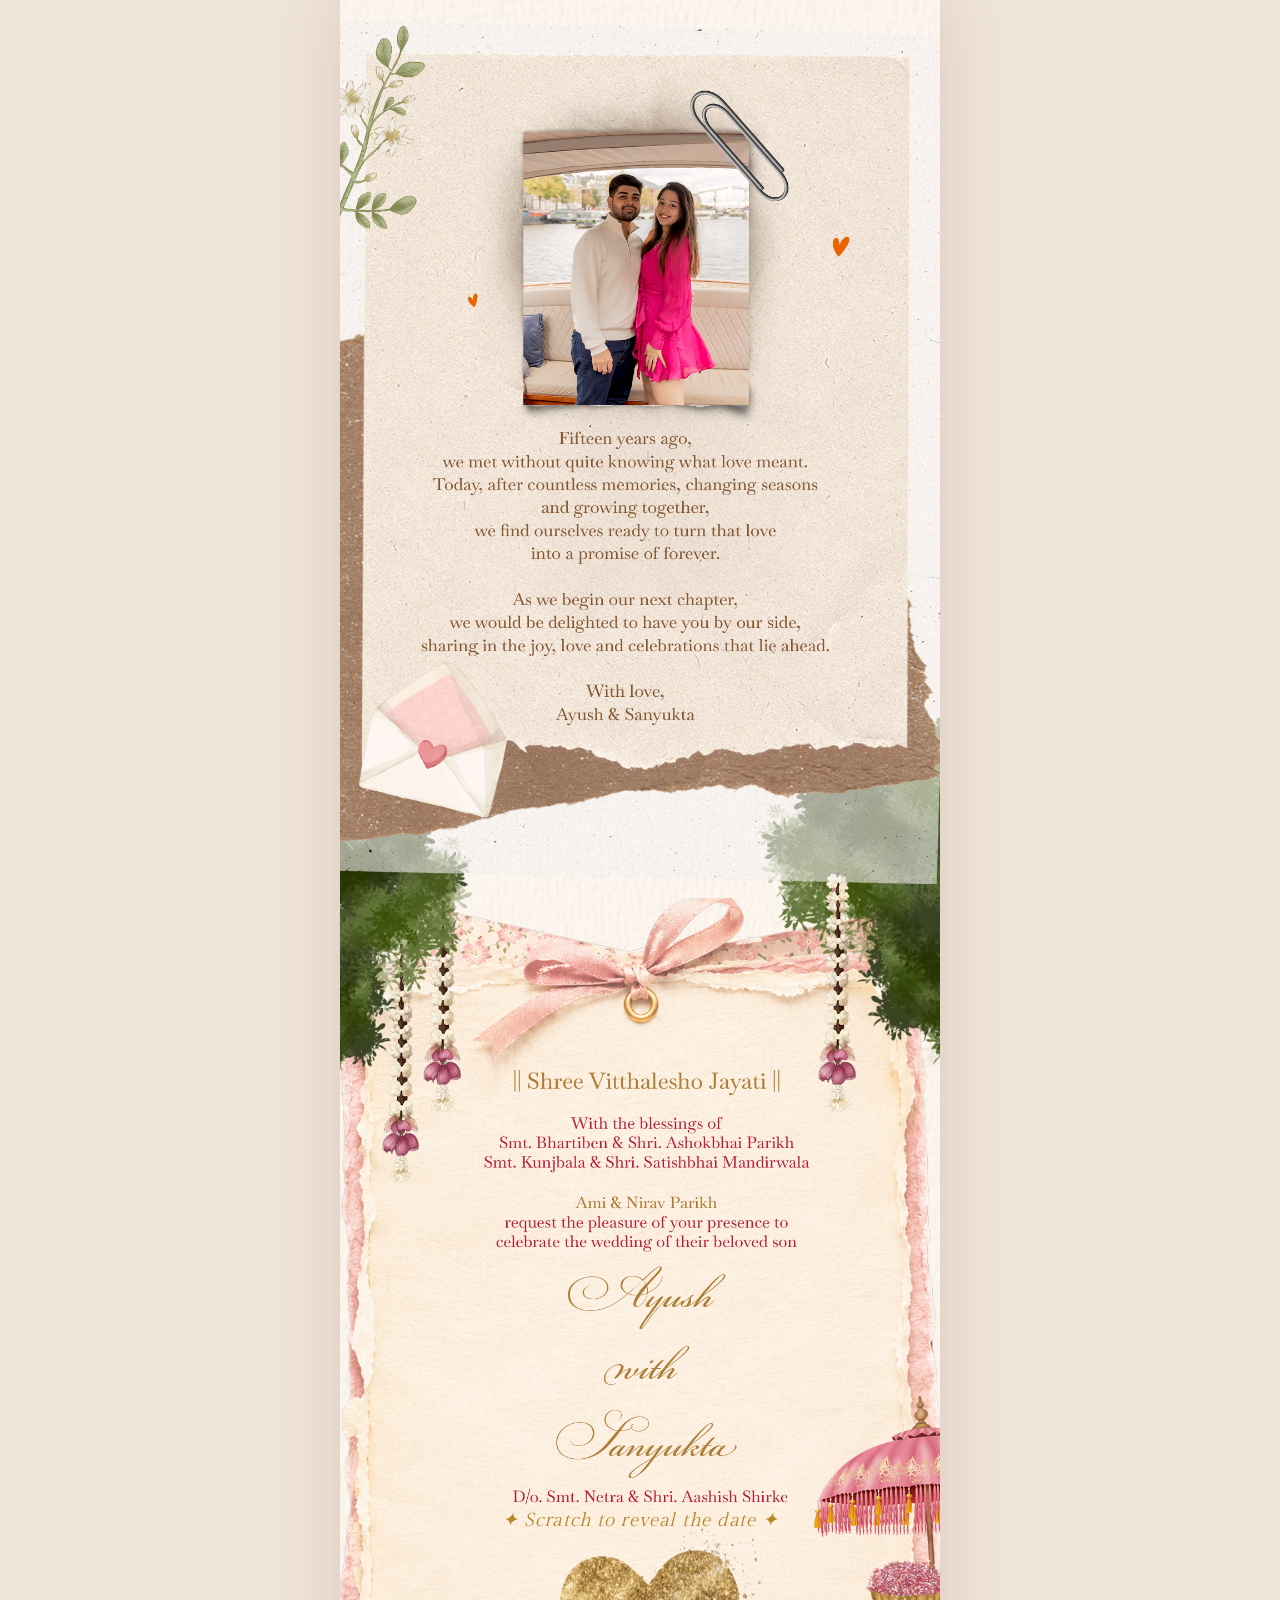
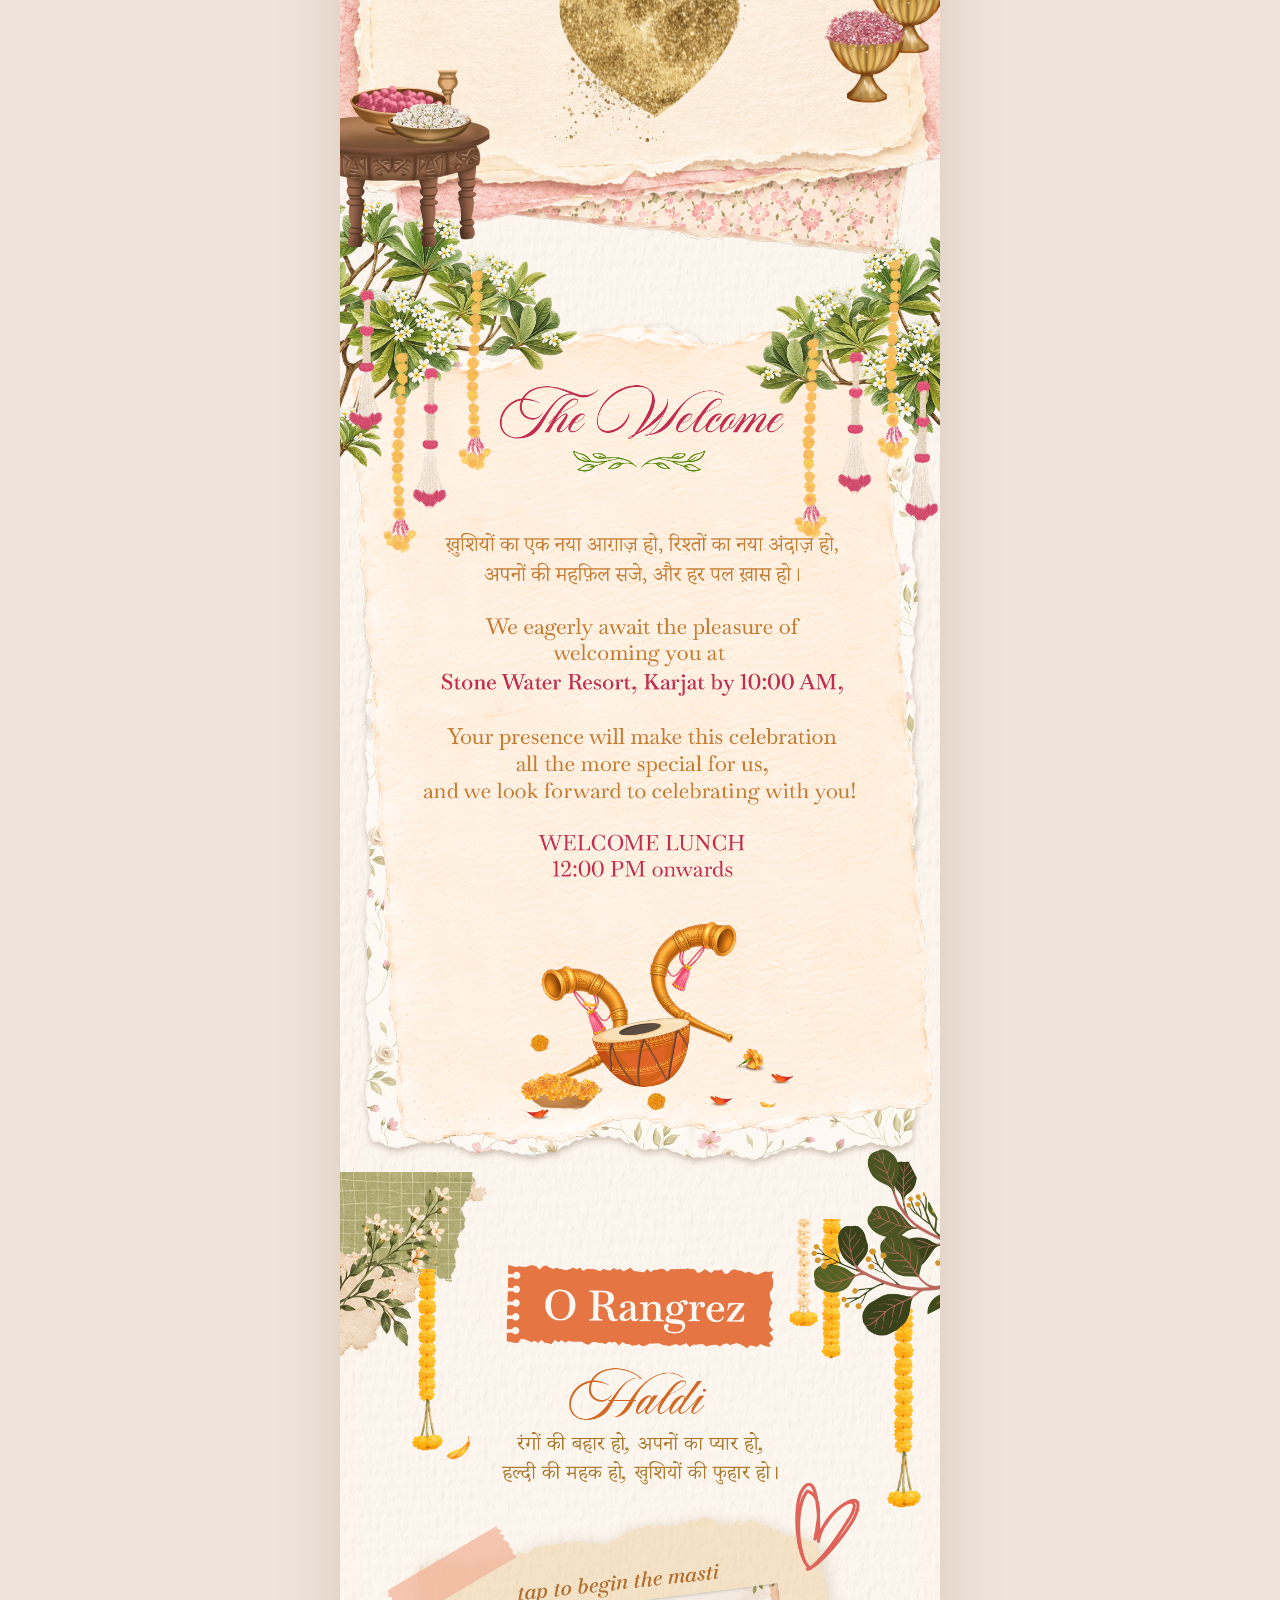
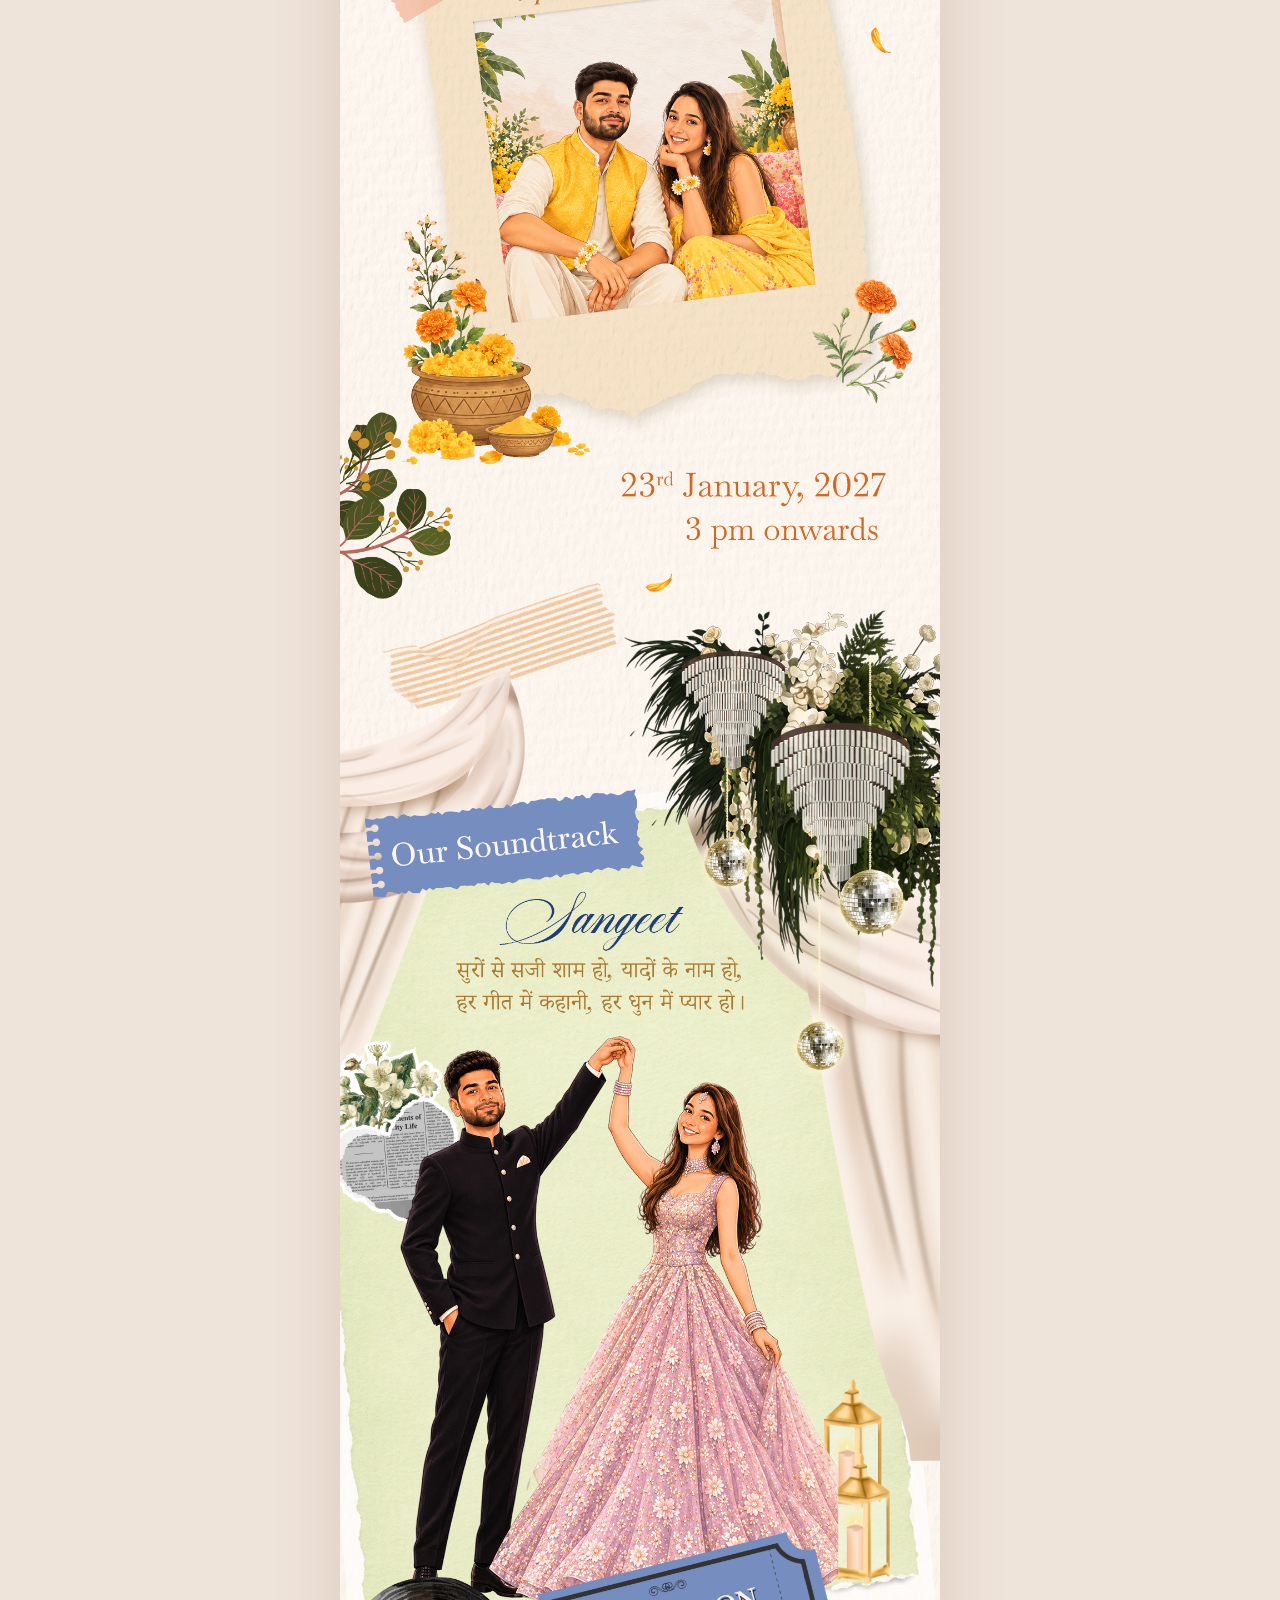
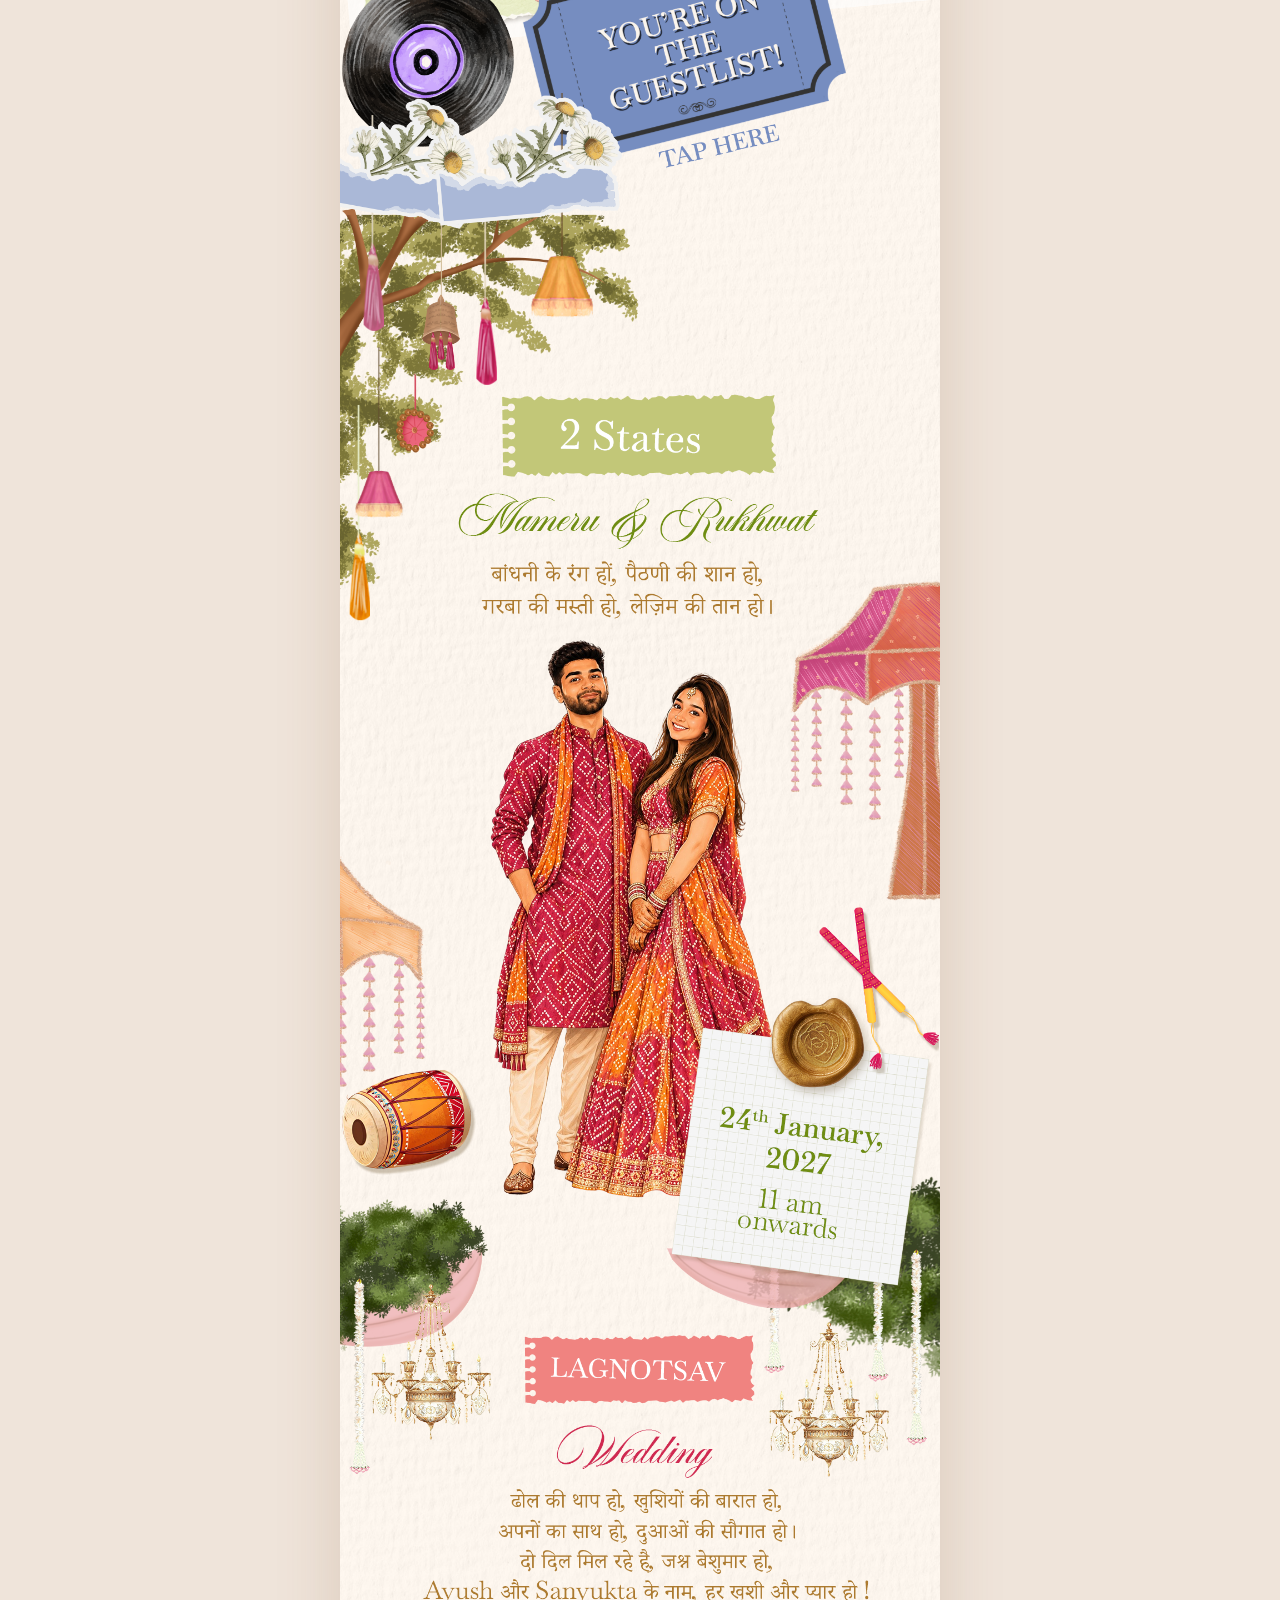
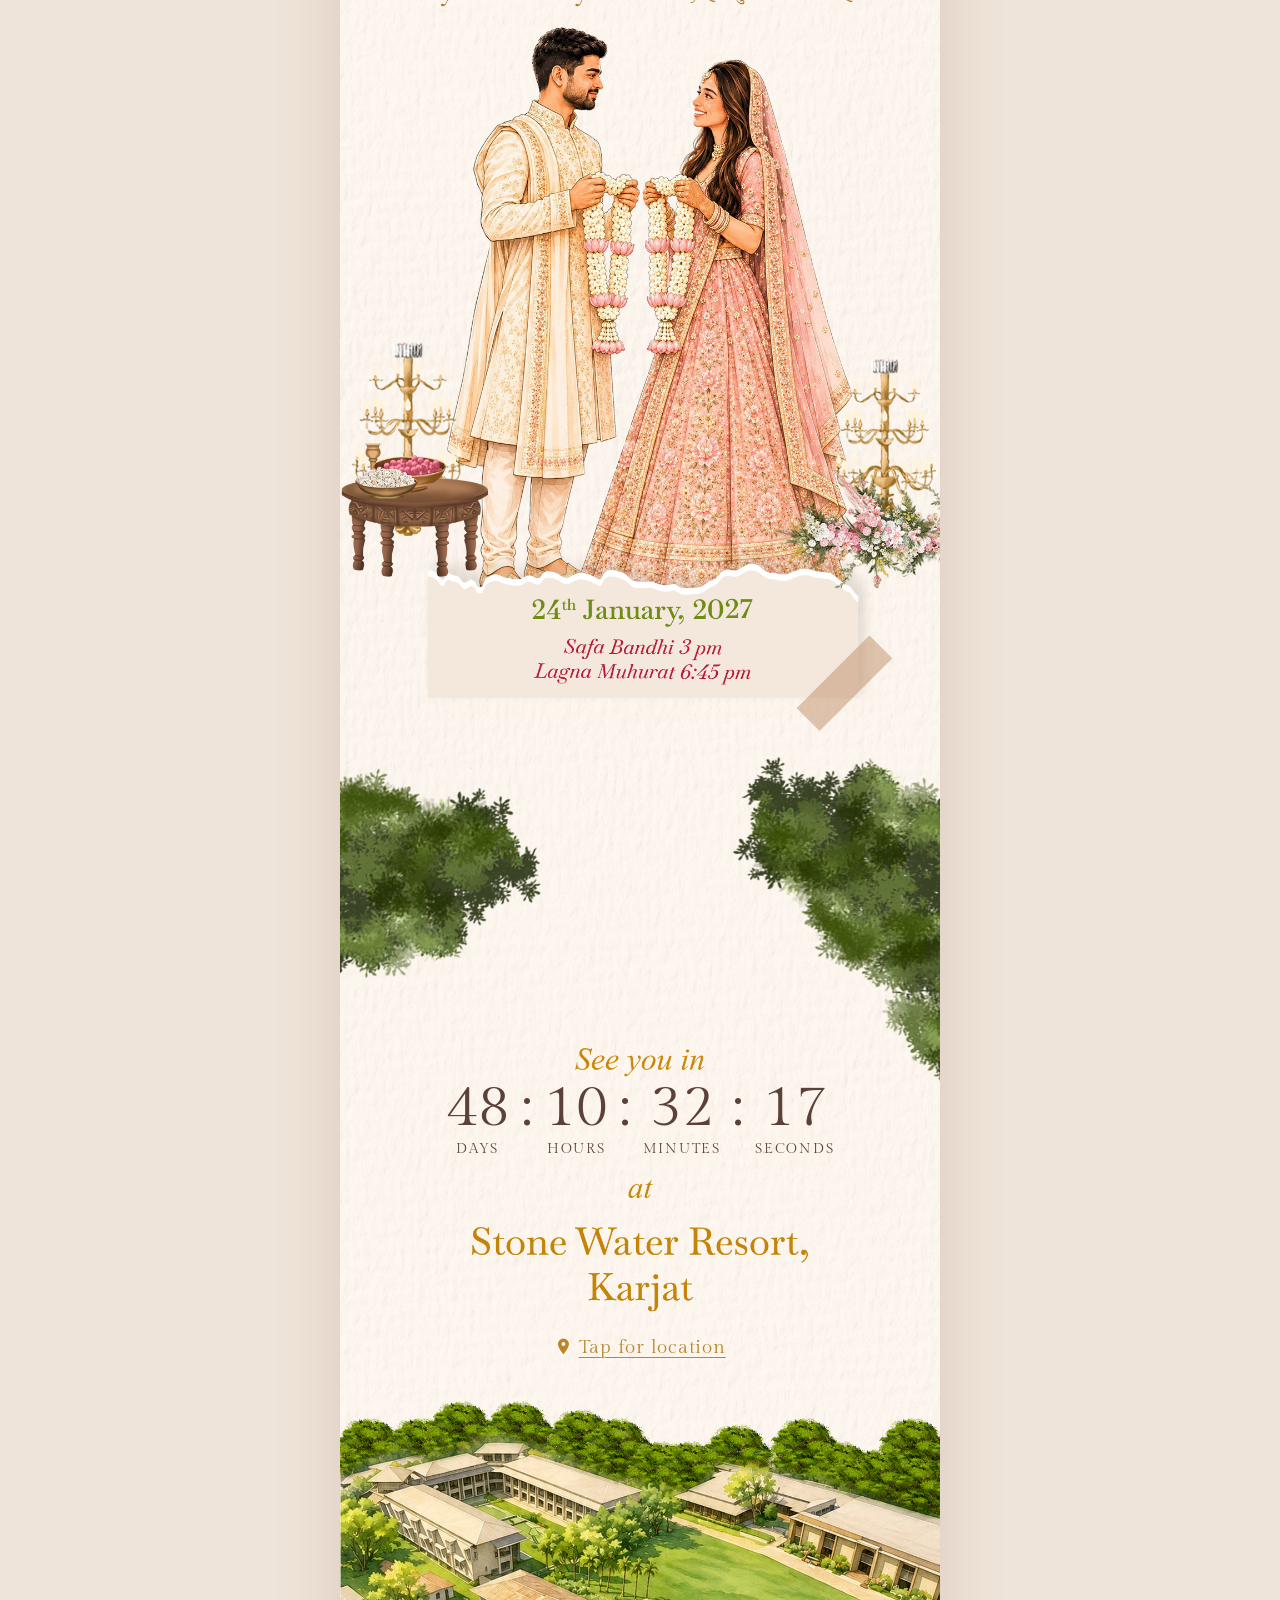
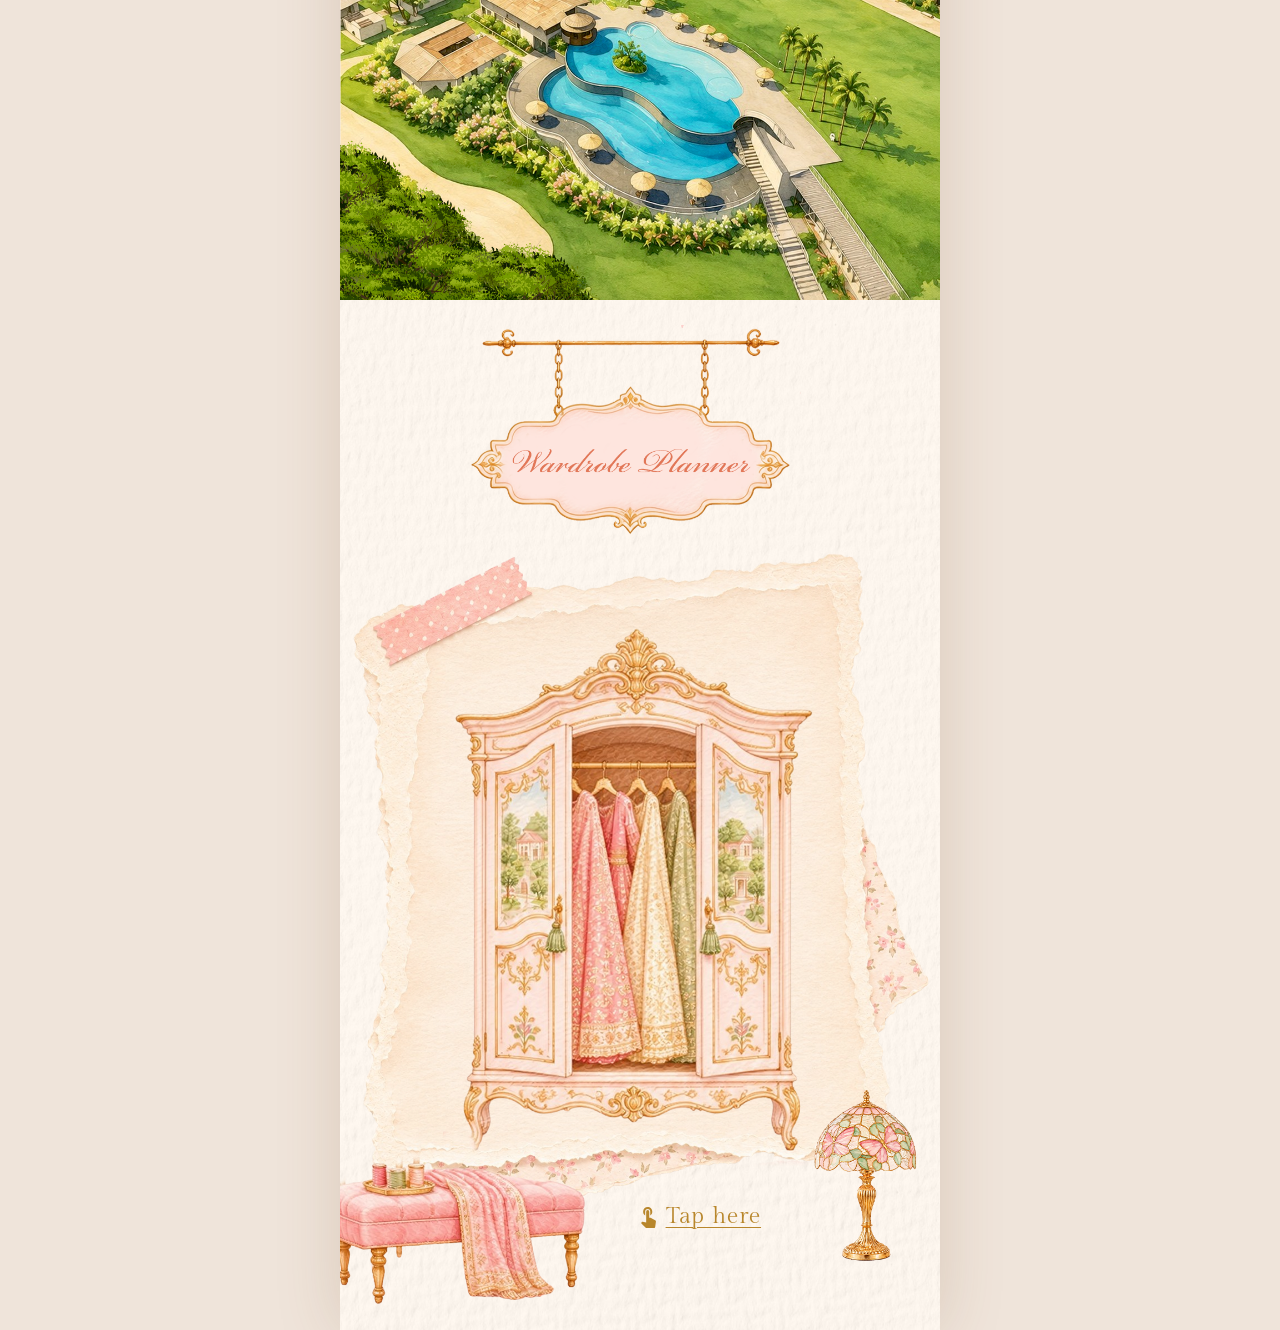
==== commit 72cd0f61: "Update The Welcome card with new text Co-Authored-By: Claude Opus 5.5 <noreply@anthropic.com>" ====
--- a/index.html
+++ b/index.html
@@ -9,7 +9,7 @@
   <link rel="preconnect" href="https://fonts.gstatic.com" crossorigin />
   <link href="https://fonts.googleapis.com/css2?family=Gilda+Display&display=swap" rel="stylesheet" />
   <!-- bump ?v= after every change so browsers load the new files instead of a cached copy -->
-  <link rel="stylesheet" href="style.css?v=28" />
+  <link rel="stylesheet" href="style.css?v=29" />
 </head>
 <body class="intro-on">
 
@@ -36,8 +36,8 @@
 
     <!-- ========== THE WELCOME (before Haldi; drawn under the invitation card so the card's torn edge overlaps it) ========== -->
     <!-- positions measured against the client's flat mockup by template matching -->
-    <img class="el fade" src="assets/welcome/welcome.png" style="--x:16; --y:3452; --w:1052;"
-         alt="The Welcome · With warmth in our hearts and joy in the air, we eagerly await the pleasure of welcoming you to Stone Water Resort, Karjat by 10:00 AM · Welcome Lunch 12:00 PM onwards" />
+    <img class="el fade" src="assets/welcome/welcome.png?v=2" style="--x:16; --y:3452; --w:1052;"
+         alt="The Welcome · We eagerly await the pleasure of welcoming you at Stone Water Resort, Karjat by 10:00 AM. Your presence will make this celebration all the more special for us · Welcome Lunch 12:00 PM onwards" />
     <img class="el tree-l" src="assets/welcome/left-tree.png"  style="--x:-50; --y:3240; --w:477;" alt="" />
     <img class="el tree-r" src="assets/welcome/right-tree.png" style="--x:730; --y:3302; --w:477;" alt="" />
     <!-- garlands hanging from the trees -->
@@ -153,6 +153,6 @@
 
   </main>
 
-  <script src="script.js?v=28"></script>
+  <script src="script.js?v=29"></script>
 </body>
 </html>
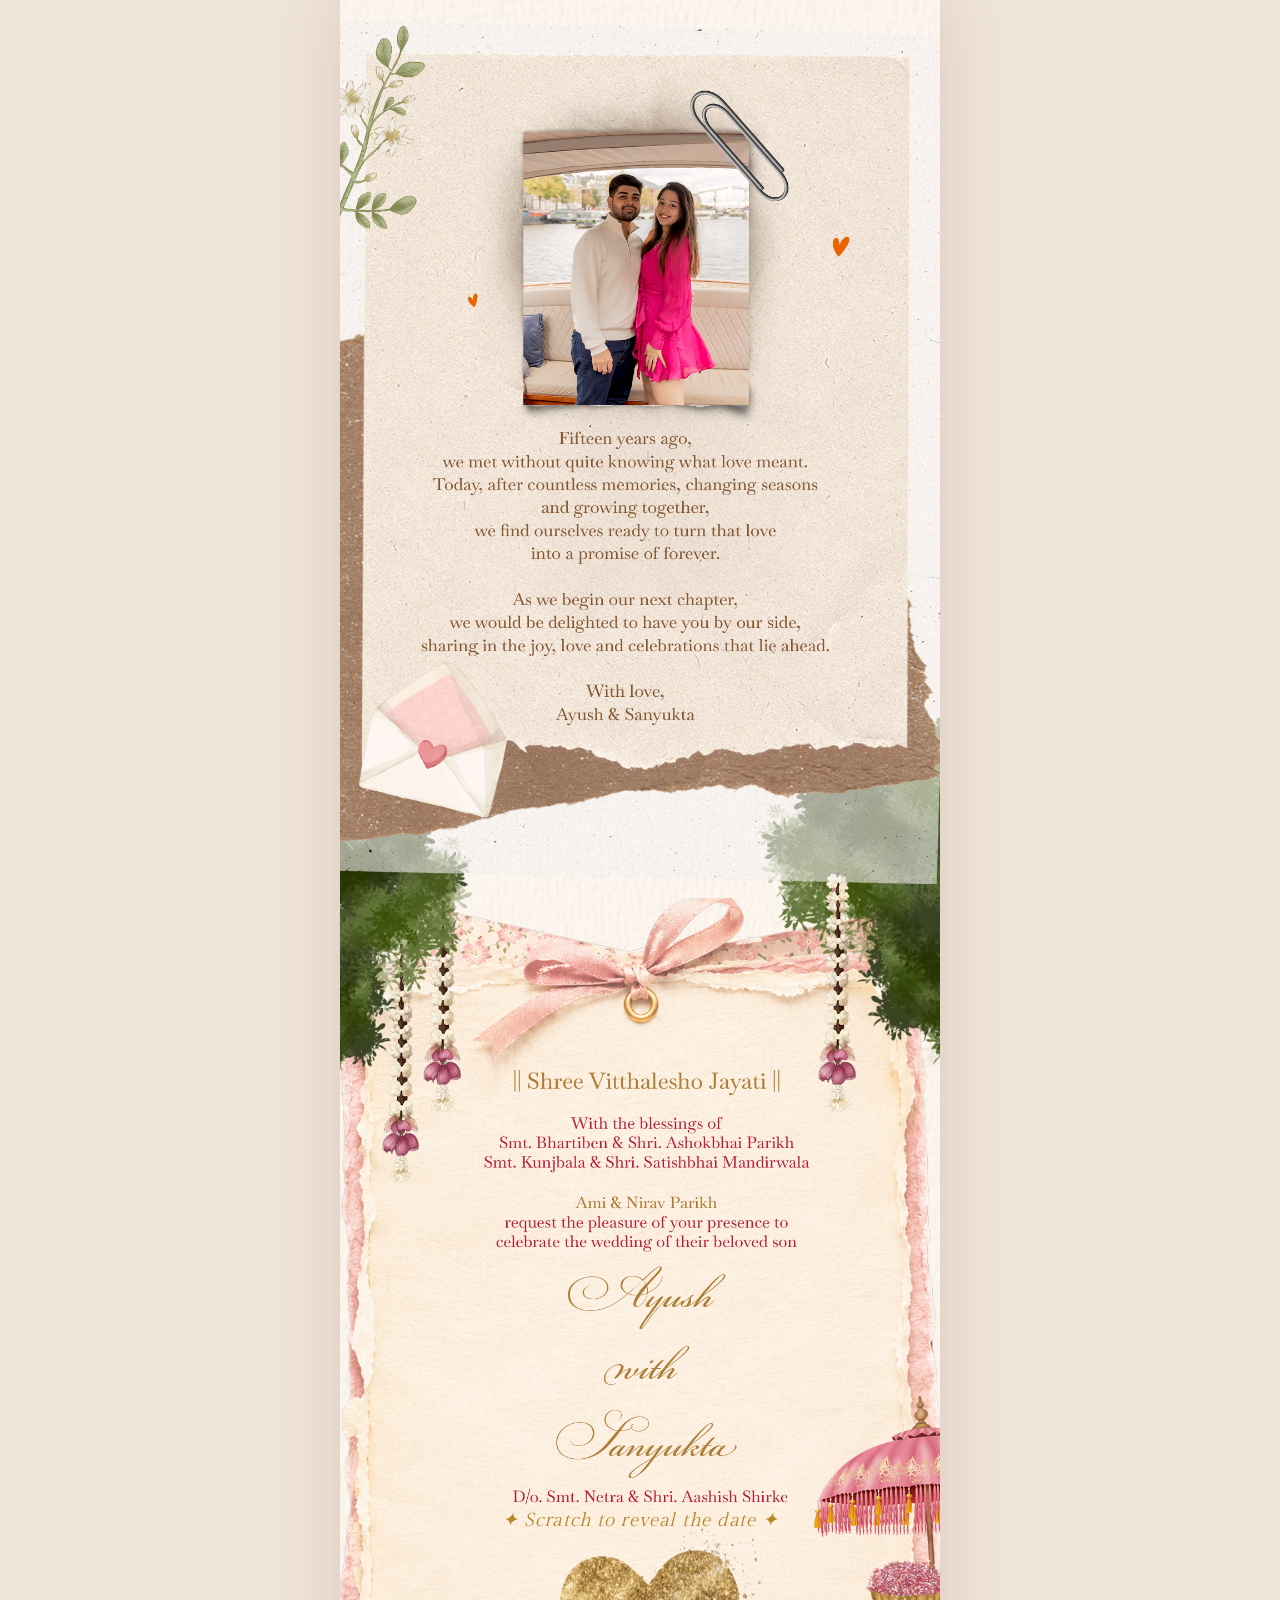
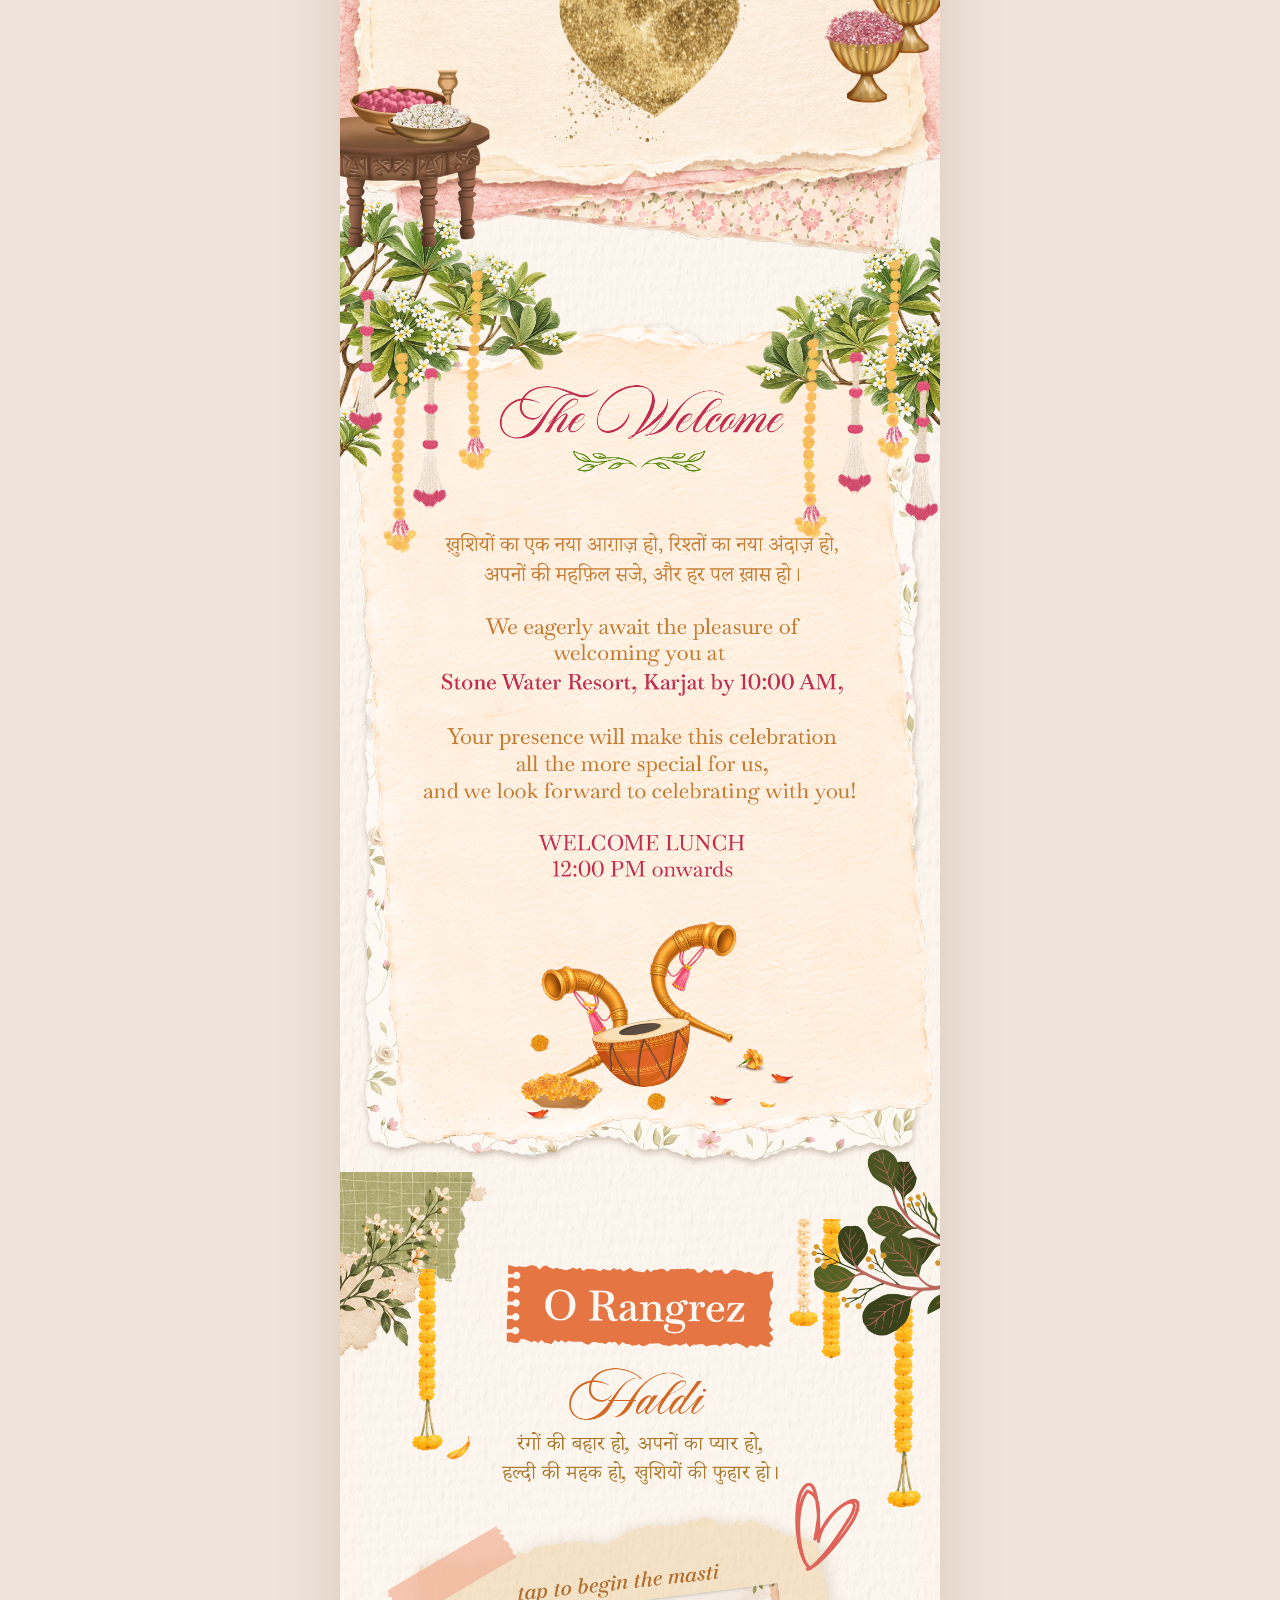
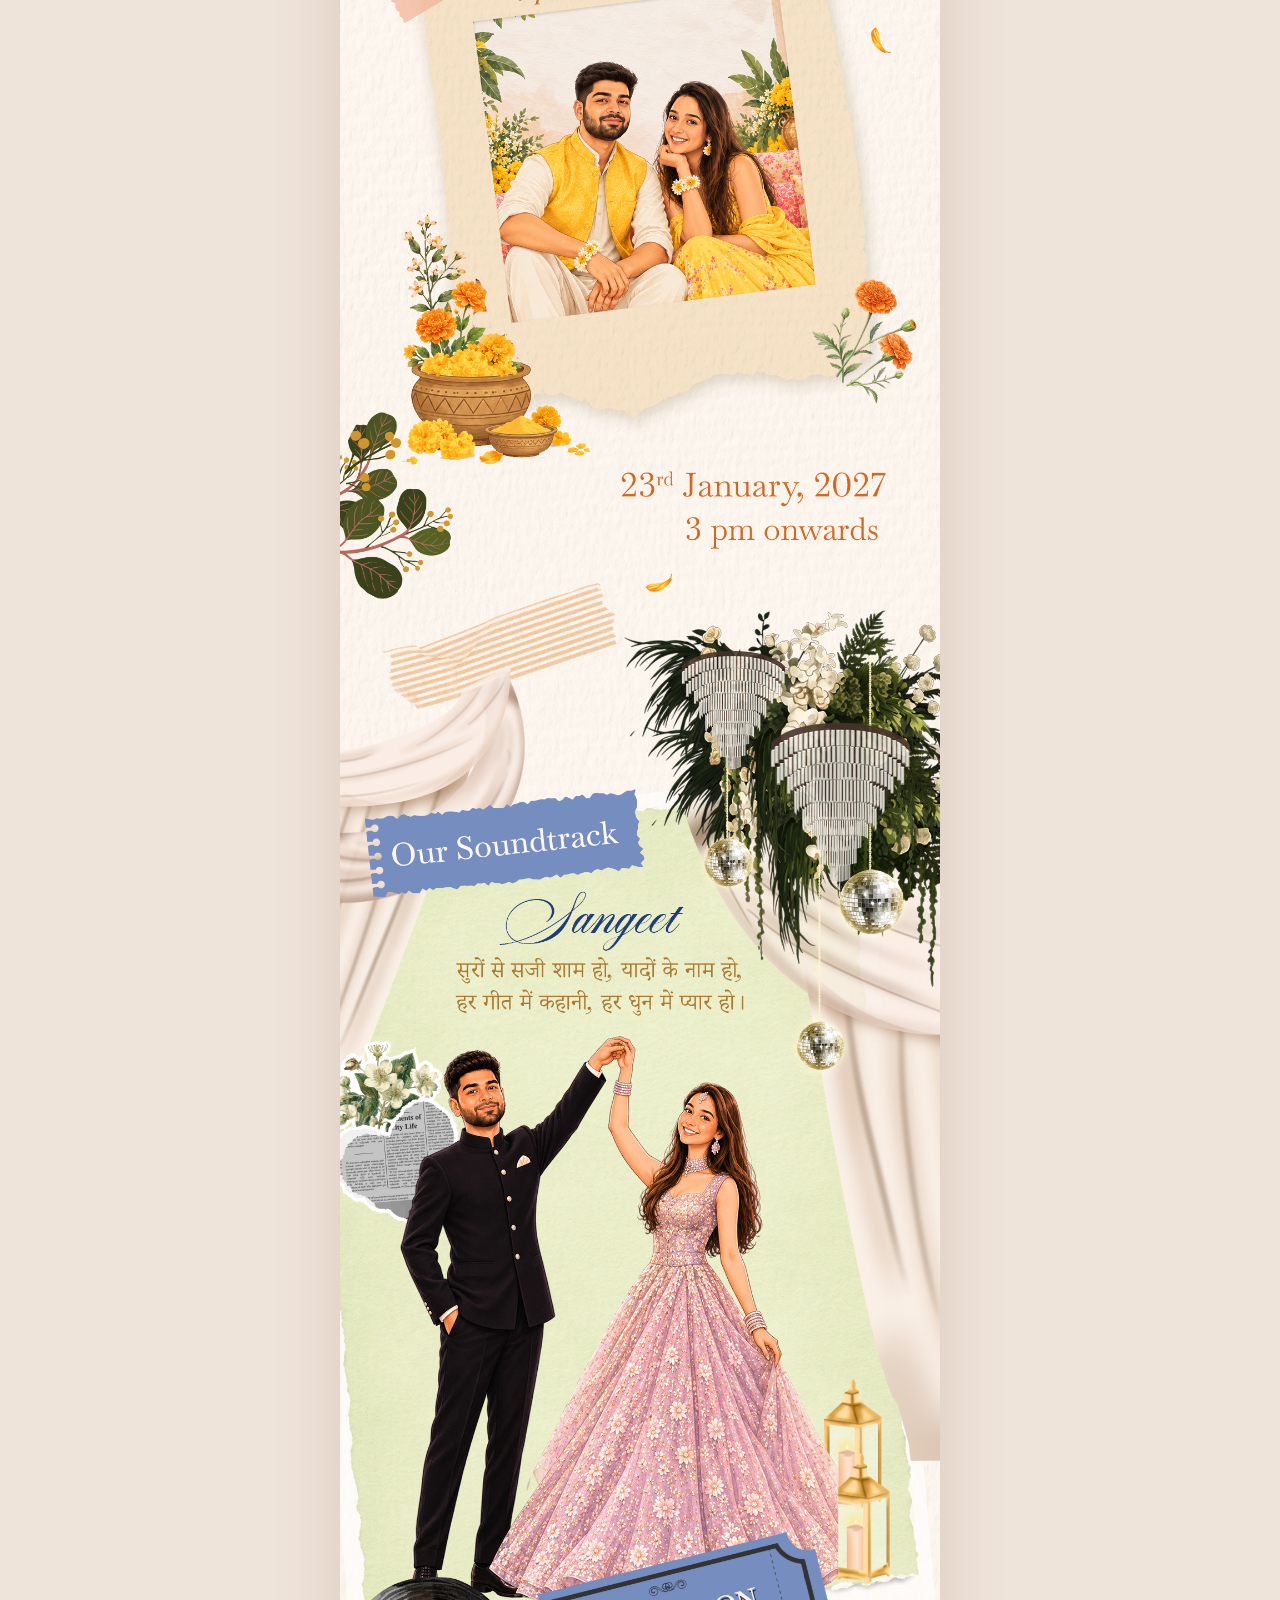
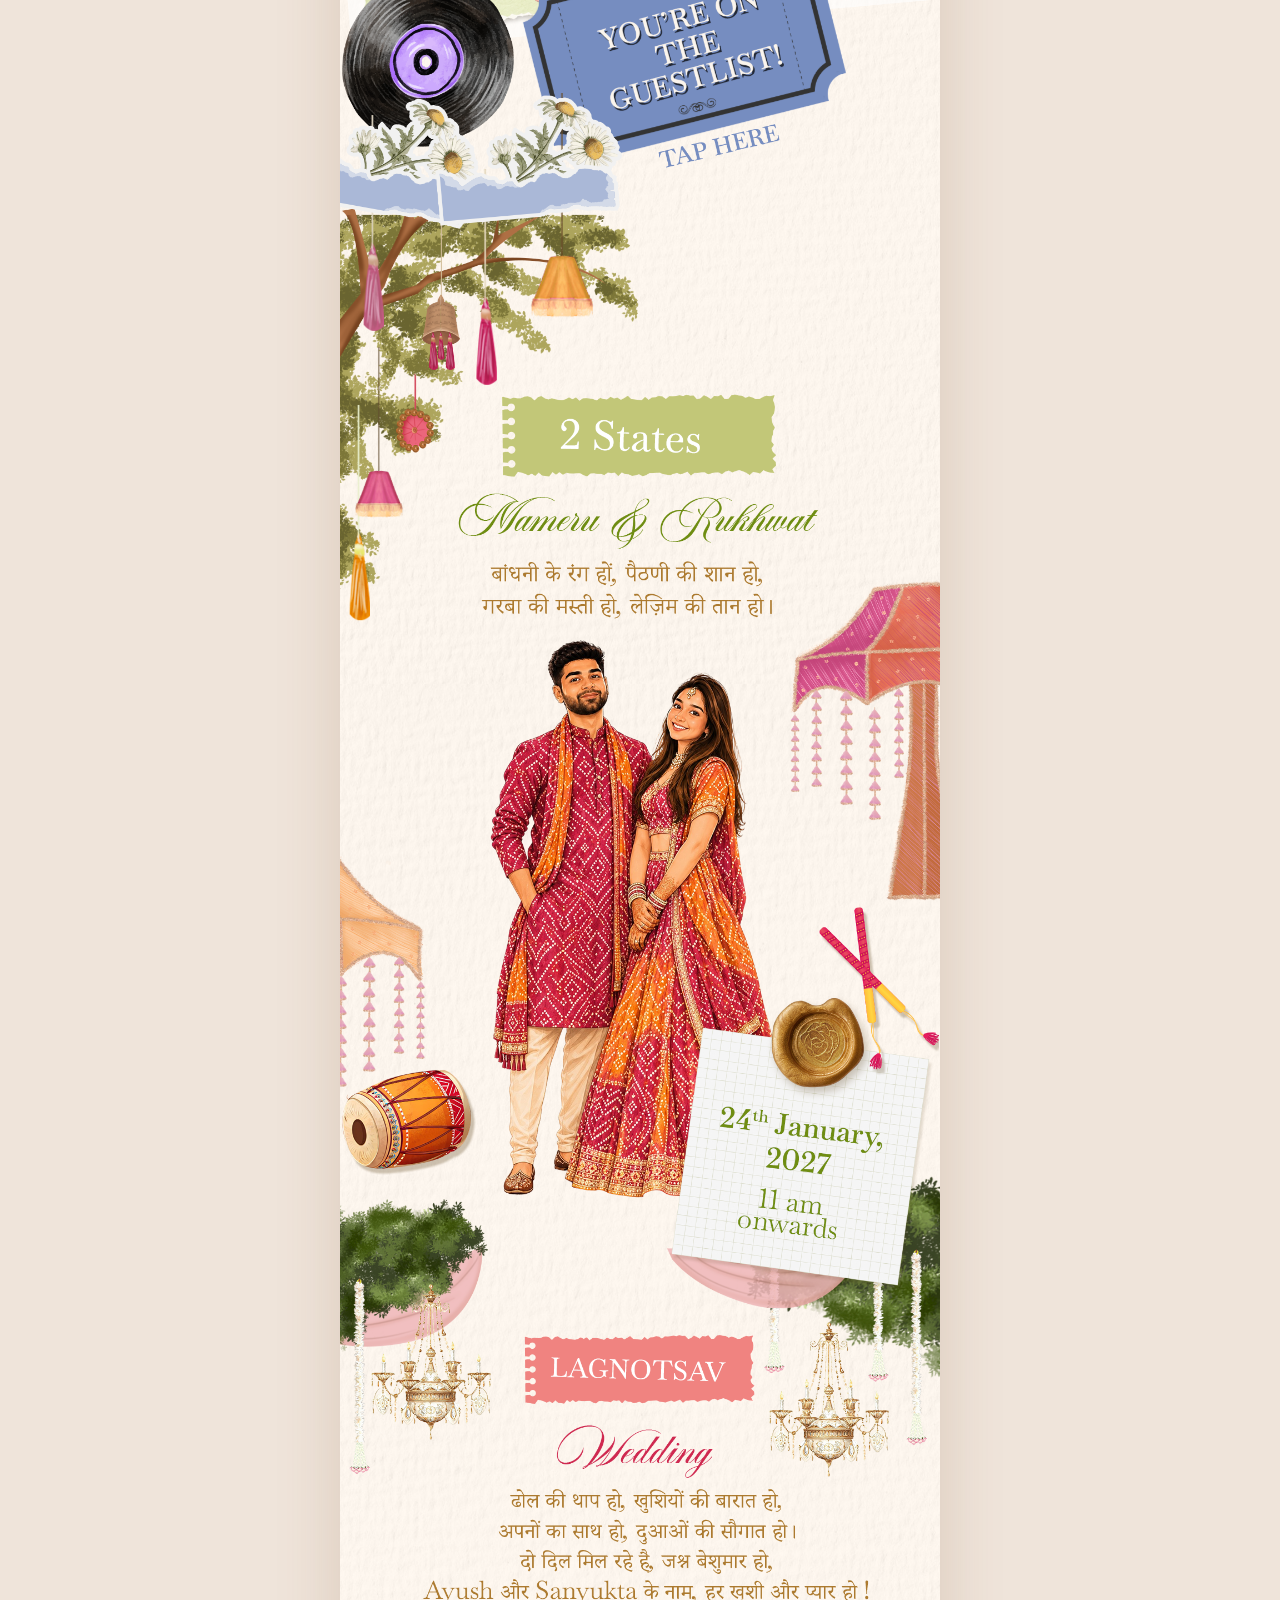
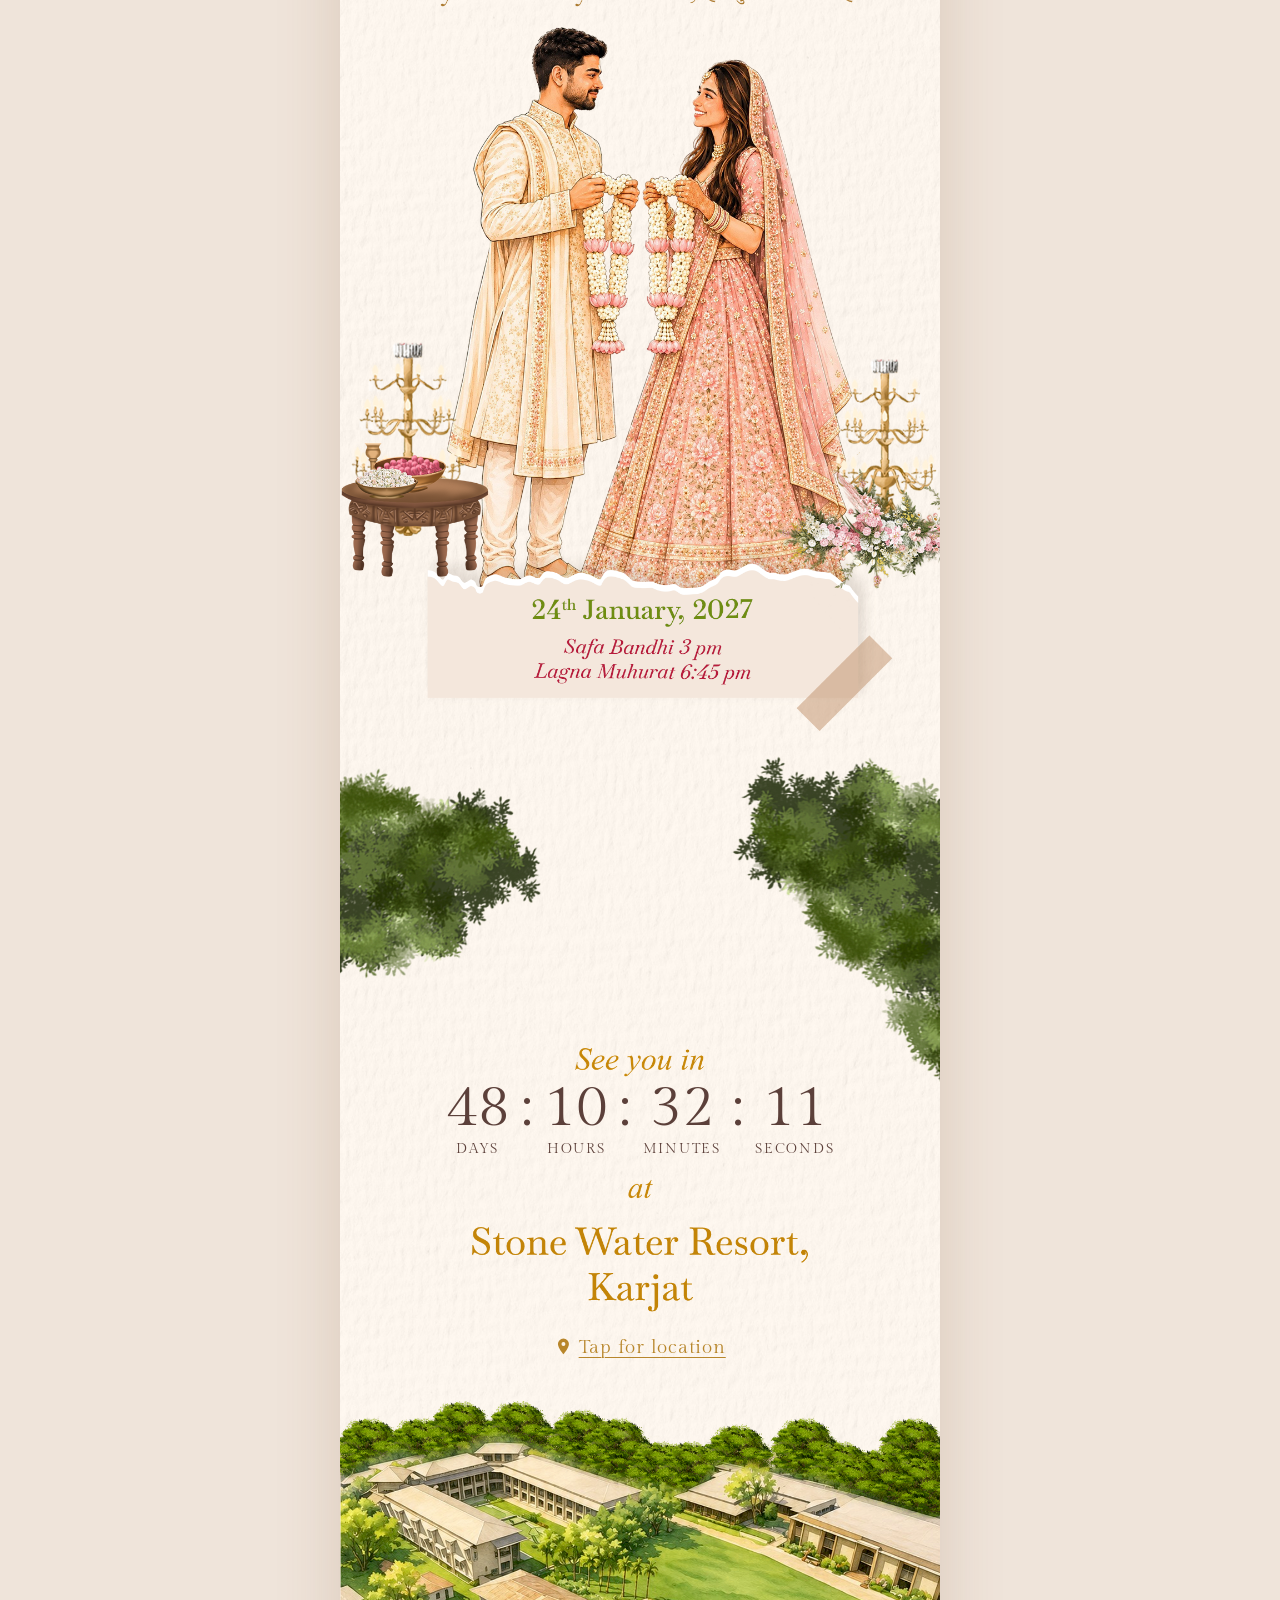
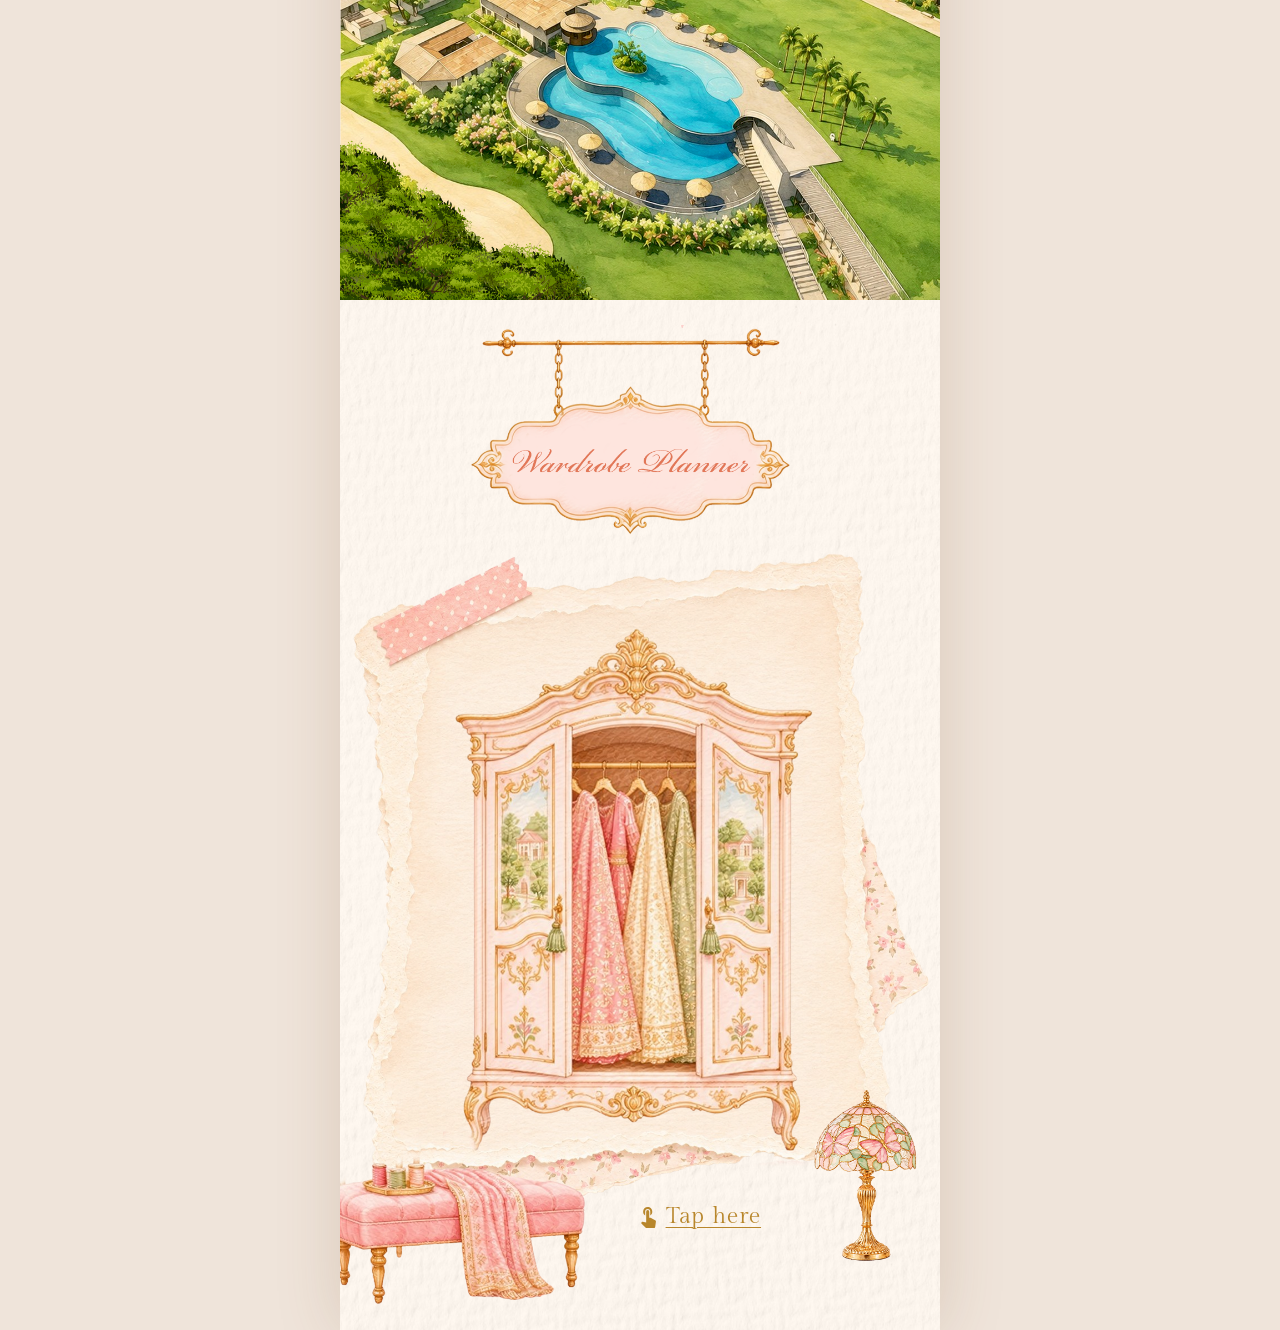
==== commit 1b250011: "Use the wedding song as background music across the whole site Co-Authored-By: Claude Opus 5.5 <nore" ====
--- a/index.html
+++ b/index.html
@@ -9,7 +9,7 @@
   <link rel="preconnect" href="https://fonts.gstatic.com" crossorigin />
   <link href="https://fonts.googleapis.com/css2?family=Gilda+Display&display=swap" rel="stylesheet" />
   <!-- bump ?v= after every change so browsers load the new files instead of a cached copy -->
-  <link rel="stylesheet" href="style.css?v=29" />
+  <link rel="stylesheet" href="style.css?v=30" />
 </head>
 <body class="intro-on">
 
@@ -153,6 +153,6 @@
 
   </main>
 
-  <script src="script.js?v=29"></script>
+  <script src="script.js?v=30"></script>
 </body>
 </html>
